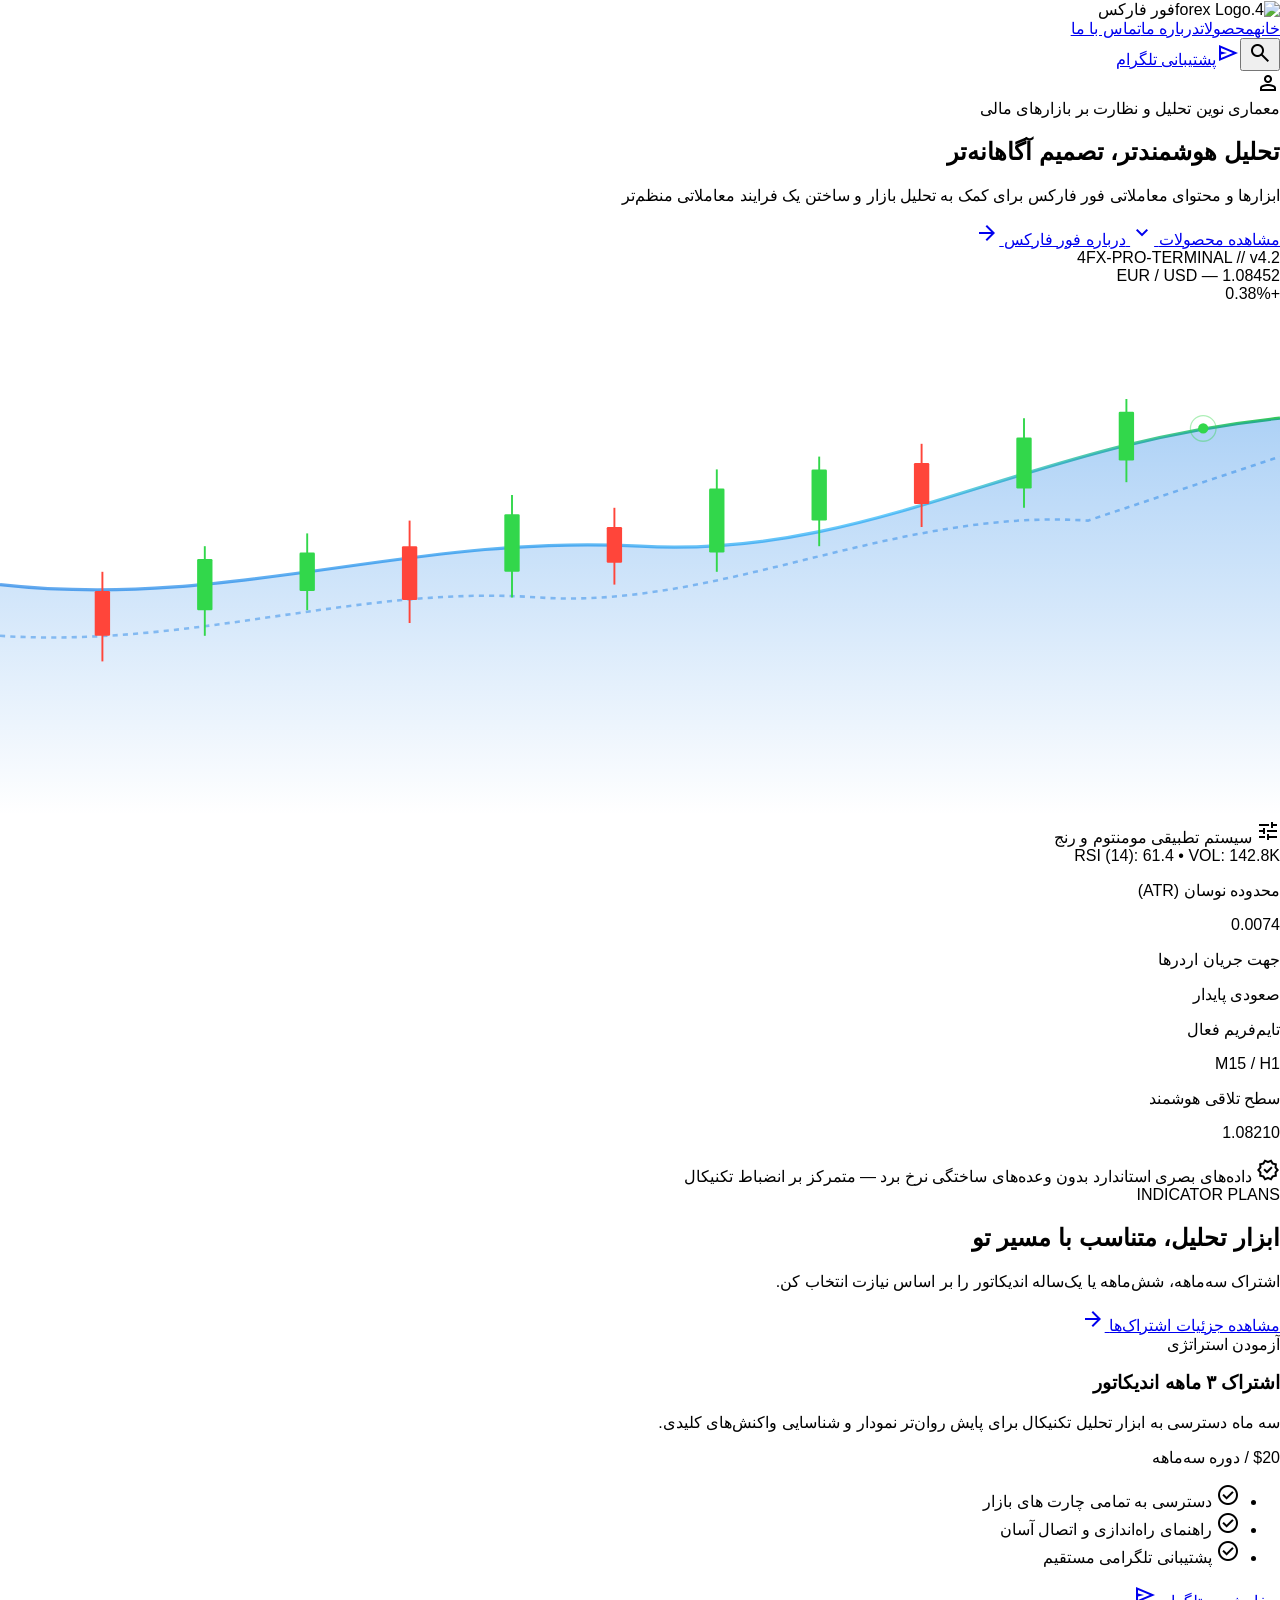
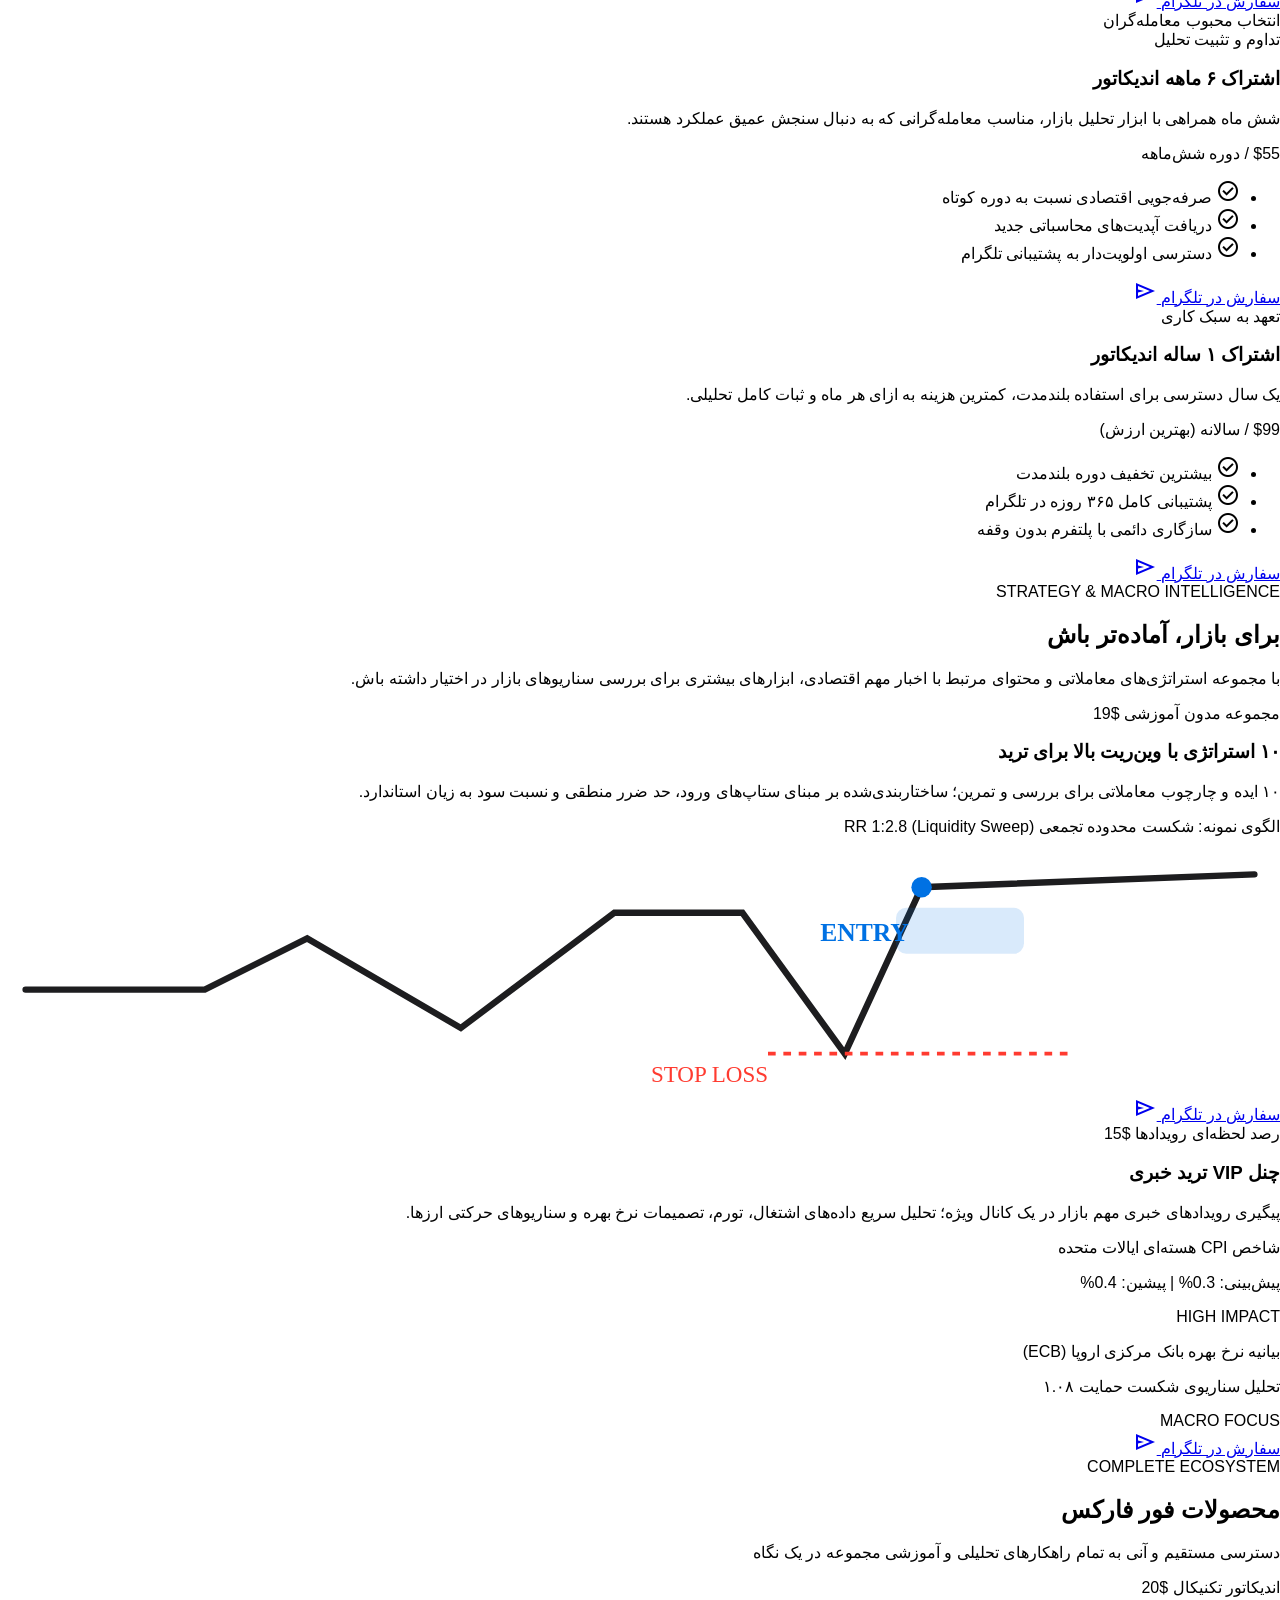
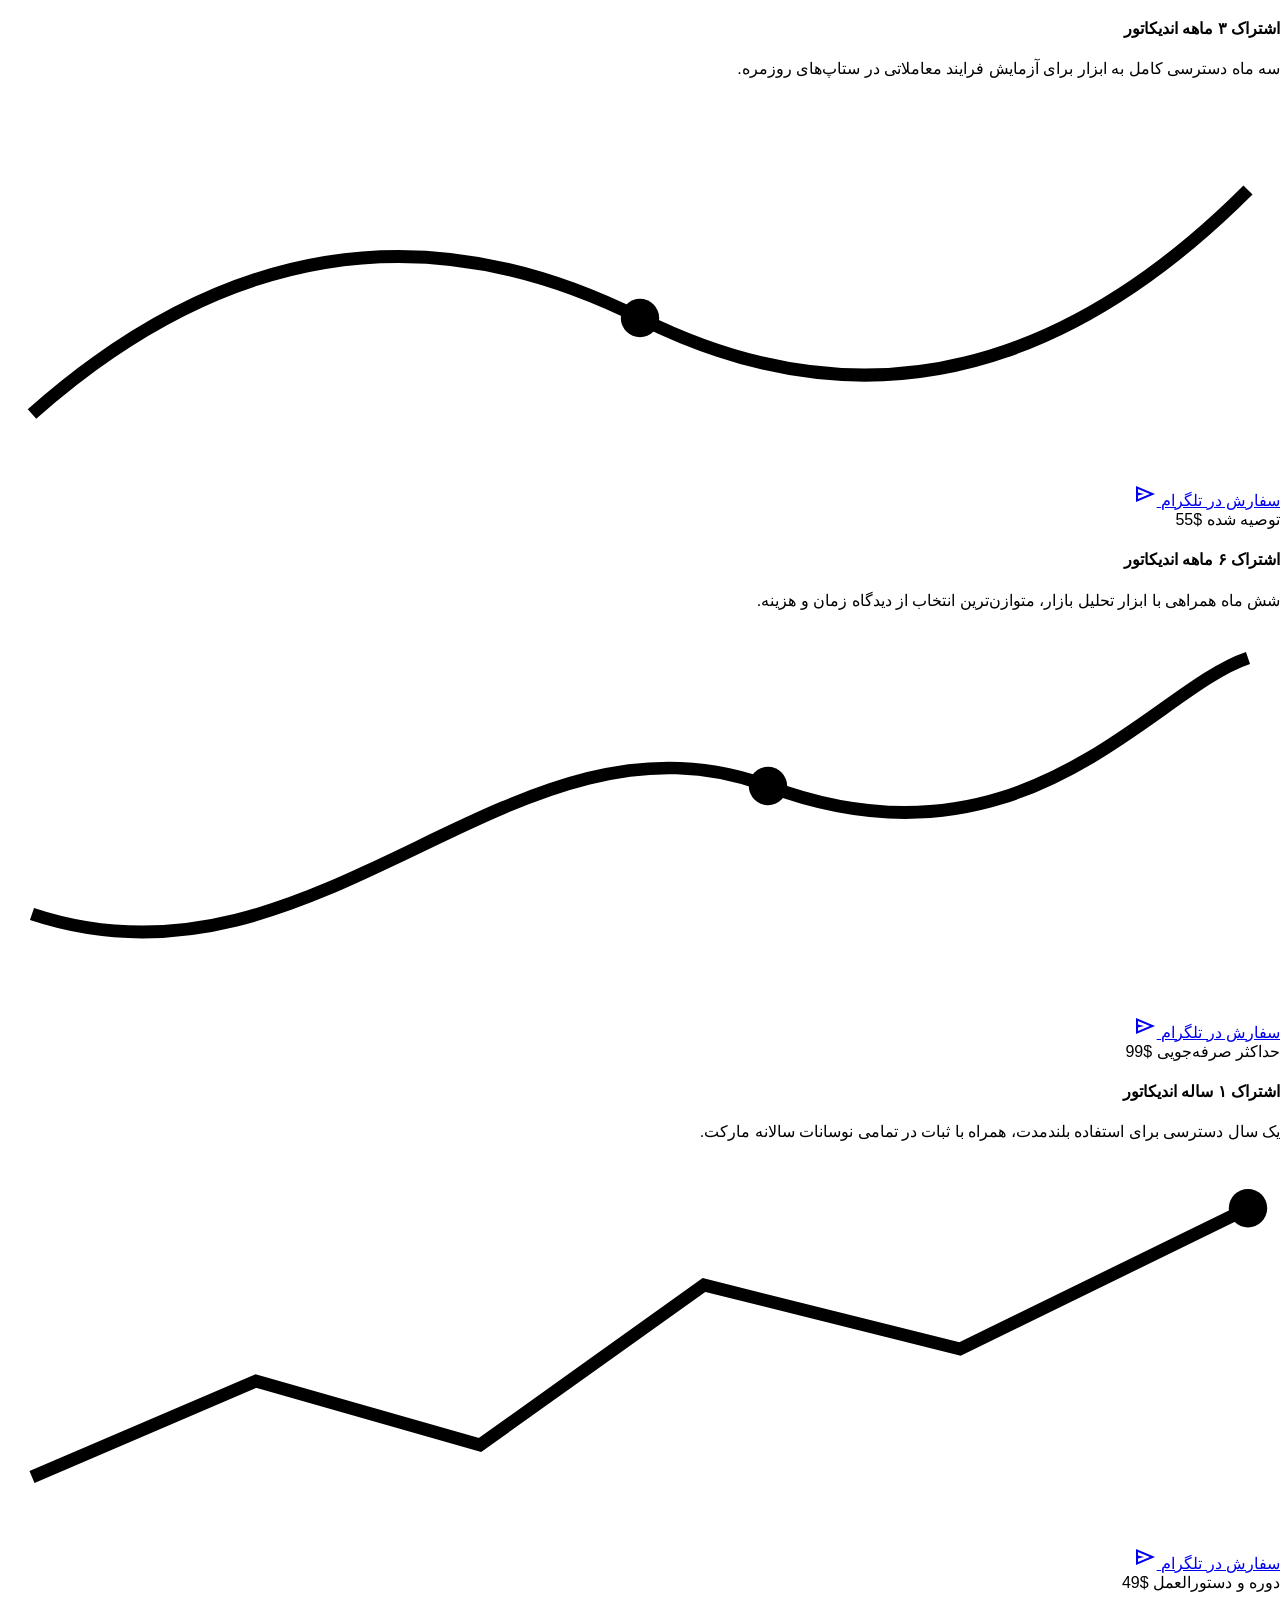
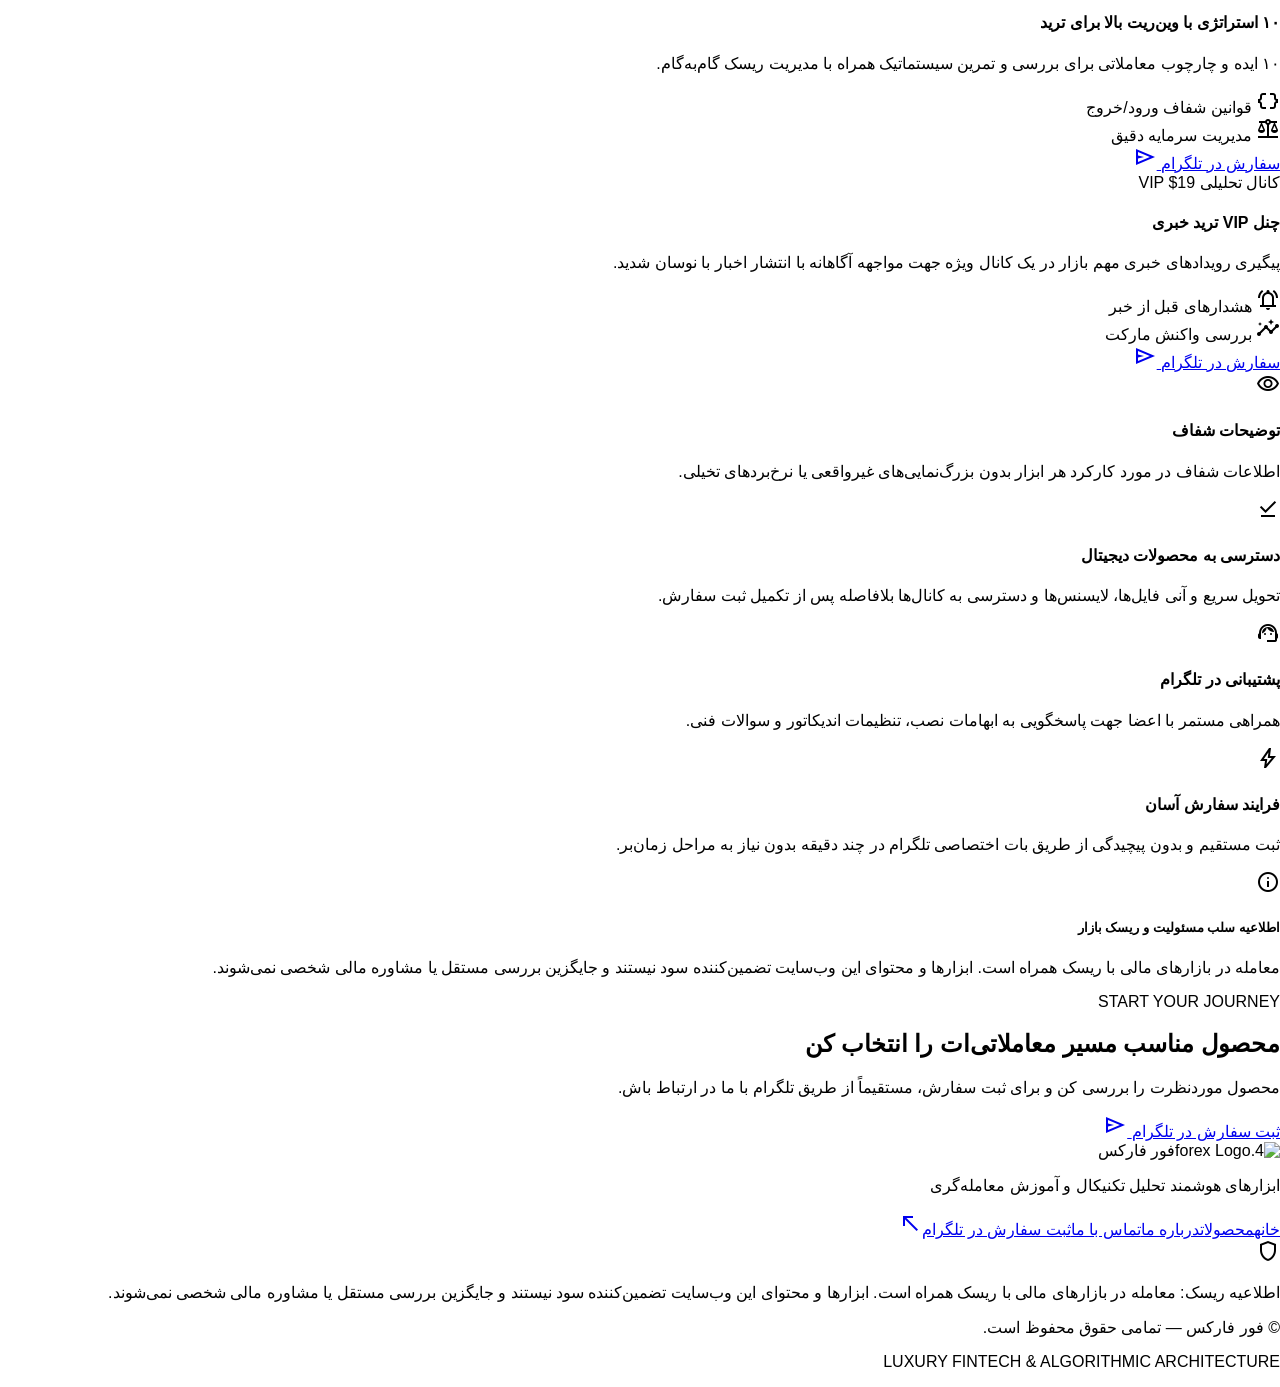
==== index.html @ e21eeb2b "Add files via upload" ====
<!DOCTYPE html>

<html dir="rtl" lang="fa"><head><meta content="width=device-width, initial-scale=1.0" name="viewport"/><title>فور فارکس | تحلیل هوشمندتر، تصمیم آگاهانه‌تر</title><link href="assets/site.css" rel="stylesheet"/></head><body class="bg-canvas-subtle font-body-md text-on-surface antialiased selection:bg-primary-container selection:text-on-primary"><svg aria-hidden="true" class="inline-defs-container" style="position:absolute;width:0;height:0;overflow:hidden"></svg><meta charset="utf-8"/><meta content="width=device-width, initial-scale=1.0" name="viewport"/><meta content="web_standard" name="shell-type"/><title>فور فارکس | ابزارهای هوشمند تحلیل تکنیکال و معاملات</title><link href="https://cdn.jsdelivr.net/gh/rastikerdar/vazirmatn@v33.003/Vazirmatn-font-face.css" rel="stylesheet"/><link href="https://fonts.googleapis.com/css2?family=Material+Symbols+Outlined:opsz,wght,FILL,GRAD@20..48,100..700,0..1,-50..200" rel="stylesheet"/>
<link href="https://fonts.googleapis.com/css2?family=Material+Symbols+Outlined:wght,FILL@100..700,0..1&amp;display=swap" rel="stylesheet"/><style>@layer base{html,body{margin:0;padding:0;font-family:'Vazirmatn',sans-serif;}body{overscroll-behavior:none;}main>:first-child{margin-top:0!important;}main>:last-child{margin-bottom:0!important;}}::-webkit-scrollbar{display:none;}</style><script src="https://cdn.tailwindcss.com"></script><script id="tailwind-config">tailwind.config = { darkMode: "class", theme: { extend: { "colors": { "on-primary-fixed": "#001b3f", "tertiary-fixed": "#a5eeff", "primary-container": "#0071e3", "canvas-pure": "#FFFFFF", "inverse-on-surface": "#f1f0f5", "on-secondary": "#ffffff", "surface-container-low": "#f4f3f8", "on-tertiary": "#ffffff", "surface-variant": "#e3e2e7", "error-container": "#ffdad6", "border-hairline": "rgba(0, 0, 0, 0.08)", "on-error": "#ffffff", "chart-bullish": "#34C759", "chart-bearish": "#FF3B30", "surface-container": "#eeedf3", "on-primary-fixed-variant": "#00458f", "on-primary": "#ffffff", "outline": "#717785", "on-background": "#1a1b1f", "text-primary": "#1D1D1F", "border-glass": "rgba(255, 255, 255, 0.65)", "outline-variant": "#c1c6d6", "primary": "#0059b5", "on-tertiary-container": "#f3fcff", "text-secondary": "#6E6E73", "secondary-fixed": "#e4e2e4", "surface-container-highest": "#e3e2e7", "tertiary-container": "#007f92", "on-secondary-fixed-variant": "#474649", "inverse-surface": "#2f3034", "surface-dim": "#dad9df", "secondary-container": "#e2dfe1", "on-secondary-fixed": "#1b1b1d", "on-surface-variant": "#414753", "on-primary-container": "#fcfbff", "surface-neutral": "#F5F5F7", "on-error-container": "#93000a", "text-tertiary": "#86868B", "primary-fixed": "d7e2ff", "inverse-primary": "#abc7ff", "canvas-subtle": "#FBFBFD", "surface-tint": "#005cbb", "on-tertiary-fixed-variant": "#004e5a", "surface": "#faf8fe", "tertiary": "#006473", "background": "#faf8fe", "primary-fixed-dim": "#abc7ff", "on-surface": "#1a1b1f", "error": "#ba1a1a", "chart-slate": "#48484A", "secondary": "#5f5e60", "on-tertiary-fixed": "#001f25", "on-secondary-container": "#636264", "surface-neutral-dark": "#E8E8ED", "surface-container-lowest": "#ffffff", "surface-container-high": "#e9e7ed", "secondary-fixed-dim": "#c8c6c8", "surface-bright": "#faf8fe", "tertiary-fixed-dim": "#61d6ee" }, "borderRadius": { "DEFAULT": "1rem", "lg": "2rem", "xl": "3rem", "full": "9999px" }, "spacing": { "space-lg": "1.5rem", "space-sm": "0.5rem", "space-xl": "2.5rem", "gutter-lg": "2rem", "margin": "1.5rem", "gutter-sm": "1rem", "margin-lg": "5rem", "margin-md": "3rem", "gutter": "1.5rem", "space-2xl": "4rem", "space-3xl": "6rem", "space-xs": "0.25rem", "space-md": "1rem" }, "fontFamily": { "headline-md": ["Vazirmatn", "Plus Jakarta Sans"], "headline-sm": ["Vazirmatn", "Plus Jakarta Sans"], "label-lg": ["Vazirmatn", "Plus Jakarta Sans"], "body-lg": ["Vazirmatn", "Plus Jakarta Sans"], "body-md": ["Vazirmatn", "Plus Jakarta Sans"], "body-sm": ["Vazirmatn", "Plus Jakarta Sans"], "headline-lg": ["Vazirmatn", "Plus Jakarta Sans"], "headline-xl-mobile": ["Vazirmatn", "Plus Jakarta Sans"], "label-md": ["Vazirmatn", "Plus Jakarta Sans"], "display-hero": ["Vazirmatn", "Plus Jakarta Sans"], "headline-xl": ["Vazirmatn", "Plus Jakarta Sans"], "label-sm": ["Vazirmatn", "Plus Jakarta Sans"], "body-xl": ["Vazirmatn", "Plus Jakarta Sans"], "display-hero-mobile": ["Vazirmatn", "Plus Jakarta Sans"] }, "fontSize": { "headline-md": ["22px", { "lineHeight": "32px", "letterSpacing": "-0.01em", "fontWeight": "600" }], "headline-sm": ["18px", { "lineHeight": "28px", "fontWeight": "600" }], "label-lg": ["15px", { "lineHeight": "20px", "fontWeight": "600" }], "body-lg": ["17px", { "lineHeight": "28px", "fontWeight": "400" }], "body-md": ["15px", { "lineHeight": "24px", "fontWeight": "400" }], "body-sm": ["13px", { "lineHeight": "20px", "fontWeight": "400" }], "headline-lg": ["28px", { "lineHeight": "38px", "letterSpacing": "-0.015em", "fontWeight": "700" }], "headline-xl-mobile": ["28px", { "lineHeight": "38px", "letterSpacing": "-0.015em", "fontWeight": "700" }], "label-md": ["13px", { "lineHeight": "18px", "fontWeight": "500" }], "display-hero": ["56px", { "lineHeight": "72px", "letterSpacing": "-0.03em", "fontWeight": "800" }], "headline-xl": ["40px", { "lineHeight": "52px", "letterSpacing": "-0.025em", "fontWeight": "700" }], "label-sm": ["11px", { "lineHeight": "16px", "letterSpacing": "0.04em", "fontWeight": "600" }], "body-xl": ["20px", { "lineHeight": "34px", "fontWeight": "400" }], "display-hero-mobile": ["36px", { "lineHeight": "48px", "letterSpacing": "-0.02em", "fontWeight": "800" }] } } } };</script><header class="fixed top-0 left-0 right-0 z-50 bg-white/80 backdrop-blur-xl saturate-180 shadow-[0_1px_8px_rgba(0,0,0,0.04)]"><div class="h-16 max-w-7xl mx-auto px-6 lg:px-12 flex items-center justify-between"><div class="flex items-center gap-space-md"><img alt="4.forex Logo" class="h-8 w-auto object-contain" src="https://lh3.googleusercontent.com/aida/[base64]"/><span class="font-headline-sm text-headline-sm tracking-tight text-on-surface font-bold">فور فارکس</span></div><nav class="hidden md:flex items-center gap-space-lg" data-active-classes="text-primary font-bold"><a aria-current="page" class="transition-colors text-primary font-bold" data-path="home" href="index.html">خانه</a><a class="font-label-lg text-label-lg text-on-surface-variant hover:text-on-surface transition-colors" data-path="products" href="products.html">محصولات</a><a class="font-label-lg text-label-lg text-on-surface-variant hover:text-on-surface transition-colors" data-path="about" href="about.html">درباره ما</a><a class="font-label-lg text-label-lg text-on-surface-variant hover:text-on-surface transition-colors" data-path="contact" href="contact.html">تماس با ما</a></nav><div class="flex items-center gap-space-sm"><button aria-label="Search" class="w-9 h-9 rounded-full flex items-center justify-center text-on-surface-variant hover:text-on-surface hover:bg-surface-neutral transition-all"><span class="material-symbols-outlined text-[20px]">search</span></button><a class="hidden sm:inline-flex items-center gap-space-xs px-space-md py-2 rounded-full bg-primary-container text-on-primary-container font-label-md text-label-md hover:opacity-95 transition-all shadow-[0_2px_8px_rgba(0,113,227,0.2)]" href="https://t.me/trades4forexbot" rel="noopener noreferrer" target="_blank"><span class="material-symbols-outlined text-[18px]">send</span><span class="">پشتیبانی تلگرام</span></a><div class="w-8 h-8 rounded-full bg-primary flex items-center justify-center"><span class="material-symbols-outlined text-on-primary text-[18px]">person</span></div></div></div></header><main class="w-full pt-16 bg-canvas-subtle min-h-[calc(100vh-16rem)]"><div class="flex flex-col w-full">
<!-- SECTION 1: HERO CAMPAIGN -->
<section class="relative w-full overflow-hidden bg-canvas-pure pt-space-2xl pb-space-3xl">
<div class="absolute inset-0 bg-[radial-gradient(ellipse_80%_60%_at_50%_-10%,rgba(0,113,227,0.08),rgba(255,255,255,0))] pointer-events-none"></div>
<div class="max-w-7xl mx-auto px-6 lg:px-12 flex flex-col items-center text-center relative z-10">
<!-- Overline Tag -->
<div class="inline-flex items-center gap-space-xs px-space-md py-1 rounded-full bg-surface-neutral text-text-secondary font-label-md text-label-md mb-space-lg shadow-sm">
<span class="w-2 h-2 rounded-full bg-chart-bullish animate-pulse"></span>
<span class="">معماری نوین تحلیل و نظارت بر بازارهای مالی</span>
</div>
<!-- Main Headline -->
<h1 class="font-display-hero text-display-hero max-w-4xl text-text-primary tracking-tight mb-space-md">
        تحلیل هوشمندتر، تصمیم آگاهانه‌تر
      </h1>
<!-- Editorial Subtitle -->
<p class="font-body-xl text-body-xl text-text-secondary max-w-2xl mx-auto leading-relaxed mb-space-xl">ابزارها و محتوای معاملاتی فور فارکس برای کمک به تحلیل بازار و ساختن یک فرایند معاملاتی منظم‌تر</p>
<!-- Primary & Ghost Actions -->
<div class="flex flex-wrap items-center justify-center gap-space-md mb-space-3xl">
<a class="px-8 py-3.5 rounded-full bg-text-primary hover:bg-black text-white font-label-lg text-label-lg transition-all shadow-md hover:scale-[1.02] active:scale-[0.99] flex items-center gap-space-xs" href="products.html">
<span class="">مشاهده محصولات</span>
<span class="material-symbols-outlined text-[18px]">expand_more</span>
</a>
<a class="px-6 py-3.5 rounded-full bg-surface-neutral hover:bg-surface-neutral-dark text-text-primary font-label-lg text-label-lg transition-all flex items-center gap-space-xs" href="about.html">
<span class="">درباره فور فارکس</span>
<span class="material-symbols-outlined text-[18px] rotate-180">arrow_forward</span>
</a>
</div>
<!-- Institutional Mock Dashboard (Apple Silicon Inspired Tray) -->
<div class="w-full max-w-5xl rounded-3xl bg-[#1D1D1F] p-4 sm:p-6 lg:p-8 shadow-[0_24px_80px_rgba(0,0,0,0.18)] text-white relative">
<!-- Top Window Pill Meta -->
<div class="flex items-center justify-between pb-6 mb-6">
<div class="flex items-center gap-space-sm">
<span class="w-3 h-3 rounded-full bg-[#FF5F56]/80 inline-block"></span>
<span class="w-3 h-3 rounded-full bg-[#FFBD2E]/80 inline-block"></span>
<span class="w-3 h-3 rounded-full bg-[#27C93F]/80 inline-block"></span>
<span class="font-mono text-label-sm text-text-tertiary ml-2 hidden sm:inline">4FX-PRO-TERMINAL // v4.2</span>
</div>
<div class="flex items-center gap-space-md">
<div class="flex items-center gap-2 bg-white/5 rounded-full px-3 py-1 text-label-sm text-white/90">
<span class="w-1.5 h-1.5 rounded-full bg-chart-bullish"></span>
<span class="">EUR / USD — 1.08452</span>
</div>
<span class="text-label-sm text-chart-bullish bg-chart-bullish/10 px-2.5 py-0.5 rounded-full font-mono">+0.38%</span>
</div>
</div>
<!-- Integrated Trading Screen Canvas -->
<div class="relative w-full h-72 sm:h-96 rounded-2xl bg-[#141416] p-4 flex flex-col justify-between overflow-hidden">
<!-- Background Grid Overlay -->
<div class="absolute inset-0 bg-[linear-gradient(to_right,rgba(255,255,255,0.03)_1px,transparent_1px),linear-gradient(to_bottom,rgba(255,255,255,0.03)_1px,transparent_1px)] bg-[size:40px_40px] pointer-events-none"></div>
<!-- Dynamic SVG Chart Canvas -->
<svg class="absolute inset-0 w-full h-full" fill="none" preserveaspectratio="none" viewbox="0 0 1000 400">
<defs>
<lineargradient id="primaryAreaGlow" x1="0" x2="0" y1="0" y2="1">
<stop offset="0%" stop-color="#0071E3" stop-opacity="0.32"></stop>
<stop offset="100%" stop-color="#0071E3" stop-opacity="0.0"></stop>
</lineargradient>
<lineargradient id="emaGrad" x1="0" x2="1" y1="0" y2="0">
<stop offset="0%" stop-color="#0071E3" stop-opacity="0.6"></stop>
<stop offset="70%" stop-color="#5AC8FA" stop-opacity="0.9"></stop>
<stop offset="100%" stop-color="#34C759" stop-opacity="1"></stop>
</lineargradient>
</defs>
<!-- EMA Trend Curves -->
<path d="M 0,260 C 150,270 280,220 420,230 C 560,240 700,160 850,170 L 1000,120" fill="none" opacity="0.4" stroke="#0071E3" stroke-dasharray="4 4" stroke-width="2"></path>
<path d="M 0,220 C 180,240 320,180 500,190 C 680,200 800,110 1000,90" fill="none" stroke="url(#emaGrad)" stroke-width="2.5"></path>
<!-- Volumetric Fill under trend -->
<path d="M 0,220 C 180,240 320,180 500,190 C 680,200 800,110 1000,90 L 1000,400 L 0,400 Z" fill="url(#primaryAreaGlow)"></path>
<!-- Stylized Candles -->
<!-- Bar 1 -->
<line stroke="#FF453A" stroke-width="1.5" x1="80" x2="80" y1="210" y2="280"></line>
<rect fill="#FF453A" height="35" rx="1" width="12" x="74" y="225"></rect>
<!-- Bar 2 -->
<line stroke="#32D74B" stroke-width="1.5" x1="160" x2="160" y1="190" y2="260"></line>
<rect fill="#32D74B" height="40" rx="1" width="12" x="154" y="200"></rect>
<!-- Bar 3 -->
<line stroke="#32D74B" stroke-width="1.5" x1="240" x2="240" y1="180" y2="240"></line>
<rect fill="#32D74B" height="30" rx="1" width="12" x="234" y="195"></rect>
<!-- Bar 4 -->
<line stroke="#FF453A" stroke-width="1.5" x1="320" x2="320" y1="170" y2="250"></line>
<rect fill="#FF453A" height="42" rx="1" width="12" x="314" y="190"></rect>
<!-- Bar 5 -->
<line stroke="#32D74B" stroke-width="1.5" x1="400" x2="400" y1="150" y2="230"></line>
<rect fill="#32D74B" height="45" rx="1" width="12" x="394" y="165"></rect>
<!-- Bar 6 -->
<line stroke="#FF453A" stroke-width="1.5" x1="480" x2="480" y1="160" y2="220"></line>
<rect fill="#FF453A" height="28" rx="1" width="12" x="474" y="175"></rect>
<!-- Bar 7 -->
<line stroke="#32D74B" stroke-width="1.5" x1="560" x2="560" y1="130" y2="210"></line>
<rect fill="#32D74B" height="50" rx="1" width="12" x="554" y="145"></rect>
<!-- Bar 8 -->
<line stroke="#32D74B" stroke-width="1.5" x1="640" x2="640" y1="120" y2="190"></line>
<rect fill="#32D74B" height="40" rx="1" width="12" x="634" y="130"></rect>
<!-- Bar 9 -->
<line stroke="#FF453A" stroke-width="1.5" x1="720" x2="720" y1="110" y2="175"></line>
<rect fill="#FF453A" height="32" rx="1" width="12" x="714" y="125"></rect>
<!-- Bar 10 -->
<line stroke="#32D74B" stroke-width="1.5" x1="800" x2="800" y1="90" y2="160"></line>
<rect fill="#32D74B" height="40" rx="1" width="12" x="794" y="105"></rect>
<!-- Bar 11 (Pulse Peak) -->
<line stroke="#32D74B" stroke-width="1.5" x1="880" x2="880" y1="75" y2="140"></line>
<rect fill="#32D74B" height="38" rx="1" width="12" x="874" y="85"></rect>
<!-- Bar 12 Live Pin -->
<circle cx="940" cy="98" fill="#32D74B" r="4"></circle>
<circle cx="940" cy="98" opacity="0.4" r="10" stroke="#32D74B" stroke-width="1"></circle>
</svg>
<!-- Floating Ambient Glass Badges -->
<div class="relative z-10 flex flex-wrap items-center justify-between gap-4 pointer-events-none">
<div class="flex items-center gap-3 backdrop-blur-md bg-white/10 px-3.5 py-1.5 rounded-full">
<span class="material-symbols-outlined text-[16px] text-primary-container">tune</span>
<span class="font-label-md text-label-md text-white/90">سیستم تطبیقی مومنتوم و رنج</span>
</div>
<div class="flex items-center gap-3 backdrop-blur-md bg-white/10 px-3.5 py-1.5 rounded-full font-mono text-label-sm text-text-tertiary">
<span class="">RSI (14): 61.4</span>
<span class="">•</span>
<span class="">VOL: 142.8K</span>
</div>
</div>
<!-- Bottom Metric HUD -->
<div class="relative z-10 grid grid-cols-2 sm:grid-cols-4 gap-3 bg-black/40 backdrop-blur-lg p-3 rounded-xl border border-white/5">
<div>
<p class="font-label-sm text-label-sm text-text-tertiary">محدوده نوسان (ATR)</p>
<p class="font-headline-sm text-headline-sm text-white font-mono mt-0.5">0.0074</p>
</div>
<div>
<p class="font-label-sm text-label-sm text-text-tertiary">جهت جریان اردرها</p>
<p class="font-headline-sm text-headline-sm text-chart-bullish mt-0.5">صعودی پایدار</p>
</div>
<div>
<p class="font-label-sm text-label-sm text-text-tertiary">تایم‌فریم فعال</p>
<p class="font-headline-sm text-headline-sm text-white font-mono mt-0.5">M15 / H1</p>
</div>
<div>
<p class="font-label-sm text-label-sm text-text-tertiary">سطح تلاقی هوشمند</p>
<p class="font-headline-sm text-headline-sm text-white font-mono mt-0.5">1.08210</p>
</div>
</div>
</div>
<div class="mt-4 flex items-center justify-center gap-2 text-text-tertiary font-body-sm text-body-sm">
<span class="material-symbols-outlined text-[16px]">verified</span>
<span class="">داده‌های بصری استاندارد بدون وعده‌های ساختگی نرخ برد — متمرکز بر انضباط تکنیکال</span>
</div>
</div>
</div>
</section>
<!-- SECTION 2: INDICATOR SUBSCRIPTIONS SPOTLIGHT -->
<section class="w-full bg-surface-neutral py-space-3xl" id="indicators">
<div class="max-w-7xl mx-auto px-6 lg:px-12">
<!-- Section Header -->
<div class="flex flex-col md:flex-row md:items-end justify-between mb-space-2xl gap-space-md">
<div>
<span class="font-label-sm text-label-sm text-primary tracking-widest block mb-2 uppercase">INDICATOR PLANS</span>
<h2 class="font-headline-xl text-headline-xl text-text-primary tracking-tight">ابزار تحلیل، متناسب با مسیر تو</h2>
<p class="font-body-lg text-body-lg text-text-secondary mt-space-xs max-w-xl">
            اشتراک سه‌ماهه، شش‌ماهه یا یک‌ساله اندیکاتور را بر اساس نیازت انتخاب کن.
          </p>
</div>
<a class="font-label-lg text-label-lg text-primary hover:text-primary-container transition-colors inline-flex items-center gap-1 self-start md:self-end" href="https://t.me/trades4forexbot" rel="noopener noreferrer" target="_blank">
<span class="">مشاهده جزئیات اشتراک‌ها</span>
<span class="material-symbols-outlined text-[18px] rotate-180">arrow_forward</span>
</a>
</div>
<!-- 3 Tiered Apple Cards -->
<div class="grid grid-cols-1 md:grid-cols-3 gap-space-lg items-stretch">
<!-- Tier 1: 3 Months -->
<div class="bg-white rounded-3xl p-8 flex flex-col justify-between shadow-sm hover:shadow-md transition-all duration-300">
<div>
<span class="inline-block px-3 py-1 rounded-full bg-surface-neutral text-text-secondary font-label-sm text-label-sm mb-6">آزمودن استراتژی</span>
<h3 class="font-headline-lg text-headline-lg text-text-primary">اشتراک ۳ ماهه اندیکاتور</h3>
<p class="font-body-md text-body-md text-text-secondary mt-3 leading-relaxed">
              سه ماه دسترسی به ابزار تحلیل تکنیکال برای پایش روان‌تر نمودار و شناسایی واکنش‌های کلیدی.
            </p>
<div class="my-8">
<span class="font-display-hero text-[44px] leading-tight font-extrabold text-text-primary">$20</span>
<span class="font-body-sm text-body-sm text-text-tertiary mr-1">/ دوره سه‌ماهه</span>
</div>
<ul class="space-y-3 font-body-sm text-body-sm text-text-secondary mb-8">
<li class="flex items-center gap-2">
<span class="material-symbols-outlined text-primary text-[18px]">check_circle</span>
<span class="">دسترسی به تمامی چارت های بازار</span>
</li>
<li class="flex items-center gap-2">
<span class="material-symbols-outlined text-primary text-[18px]">check_circle</span>
<span class="">راهنمای راه‌اندازی و اتصال آسان</span>
</li>
<li class="flex items-center gap-2">
<span class="material-symbols-outlined text-primary text-[18px]">check_circle</span>
<span class="">پشتیبانی تلگرامی مستقیم</span>
</li>
</ul>
</div>
<a class="w-full py-3.5 rounded-full bg-surface-neutral hover:bg-surface-neutral-dark text-text-primary font-label-md text-label-md text-center transition-colors flex items-center justify-center gap-2" href="https://t.me/trades4forexbot" rel="noopener noreferrer" target="_blank">
<span class="">سفارش در تلگرام</span>
<span class="material-symbols-outlined text-[16px]">send</span>
</a>
</div>
<!-- Tier 2: 6 Months (Balanced Highlight) -->
<div class="bg-white rounded-3xl p-8 flex flex-col justify-between shadow-lg relative transform md:-translate-y-2">
<div class="absolute -top-3.5 right-8">
<span class="px-3.5 py-1 rounded-full bg-primary-container text-white font-label-sm text-label-sm shadow-sm">انتخاب محبوب معامله‌گران</span>
</div>
<div>
<span class="inline-block px-3 py-1 rounded-full bg-primary-fixed/30 text-primary font-label-sm text-label-sm mb-6 mt-1">تداوم و تثبیت تحلیل</span>
<h3 class="font-headline-lg text-headline-lg text-text-primary">اشتراک ۶ ماهه اندیکاتور</h3>
<p class="font-body-md text-body-md text-text-secondary mt-3 leading-relaxed">
              شش ماه همراهی با ابزار تحلیل بازار، مناسب معامله‌گرانی که به دنبال سنجش عمیق عملکرد هستند.
            </p>
<div class="my-8">
<span class="font-display-hero text-[44px] leading-tight font-extrabold text-text-primary">$55</span>
<span class="font-body-sm text-body-sm text-text-tertiary mr-1">/ دوره شش‌ماهه</span>
</div>
<ul class="space-y-3 font-body-sm text-body-sm text-text-secondary mb-8">
<li class="flex items-center gap-2">
<span class="material-symbols-outlined text-chart-bullish text-[18px]">check_circle</span>
<span class="">صرفه‌جویی اقتصادی نسبت به دوره کوتاه</span>
</li>
<li class="flex items-center gap-2">
<span class="material-symbols-outlined text-chart-bullish text-[18px]">check_circle</span>
<span class="">دریافت آپدیت‌های محاسباتی جدید</span>
</li>
<li class="flex items-center gap-2">
<span class="material-symbols-outlined text-chart-bullish text-[18px]">check_circle</span>
<span class="">دسترسی اولویت‌دار به پشتیبانی تلگرام</span>
</li>
</ul>
</div>
<a class="w-full py-3.5 rounded-full bg-primary-container hover:opacity-95 text-white font-label-md text-label-md text-center transition-all shadow-md flex items-center justify-center gap-2" href="https://t.me/trades4forexbot" rel="noopener noreferrer" target="_blank">
<span class="">سفارش در تلگرام</span>
<span class="material-symbols-outlined text-[16px]">send</span>
</a>
</div>
<!-- Tier 3: 1 Year -->
<div class="bg-white rounded-3xl p-8 flex flex-col justify-between shadow-sm hover:shadow-md transition-all duration-300">
<div>
<span class="inline-block px-3 py-1 rounded-full bg-surface-neutral text-text-secondary font-label-sm text-label-sm mb-6">تعهد به سبک کاری</span>
<h3 class="font-headline-lg text-headline-lg text-text-primary">اشتراک ۱ ساله اندیکاتور</h3>
<p class="font-body-md text-body-md text-text-secondary mt-3 leading-relaxed">
              یک سال دسترسی برای استفاده بلندمدت، کمترین هزینه به ازای هر ماه و ثبات کامل تحلیلی.
            </p>
<div class="my-8">
<span class="font-display-hero text-[44px] leading-tight font-extrabold text-text-primary">$99</span>
<span class="font-body-sm text-body-sm text-text-tertiary mr-1">/ سالانه (بهترین ارزش)</span>
</div>
<ul class="space-y-3 font-body-sm text-body-sm text-text-secondary mb-8">
<li class="flex items-center gap-2">
<span class="material-symbols-outlined text-primary text-[18px]">check_circle</span>
<span class="">بیشترین تخفیف دوره بلندمدت</span>
</li>
<li class="flex items-center gap-2">
<span class="material-symbols-outlined text-primary text-[18px]">check_circle</span>
<span class="">پشتیبانی کامل ۳۶۵ روزه در تلگرام</span>
</li>
<li class="flex items-center gap-2">
<span class="material-symbols-outlined text-primary text-[18px]">check_circle</span>
<span class="">سازگاری دائمی با پلتفرم بدون وقفه</span>
</li>
</ul>
</div>
<a class="w-full py-3.5 rounded-full bg-surface-neutral hover:bg-surface-neutral-dark text-text-primary font-label-md text-label-md text-center transition-colors flex items-center justify-center gap-2" href="https://t.me/trades4forexbot" rel="noopener noreferrer" target="_blank">
<span class="">سفارش در تلگرام</span>
<span class="material-symbols-outlined text-[16px]">send</span>
</a>
</div>
</div>
</div>
</section>
<!-- SECTION 3: STRATEGIES & NEWS VIP DUAL SHOWCASE -->
<section class="w-full bg-canvas-pure py-space-3xl">
<div class="max-w-7xl mx-auto px-6 lg:px-12">
<div class="text-center max-w-3xl mx-auto mb-space-2xl">
<span class="font-label-sm text-label-sm text-text-tertiary tracking-widest block mb-2 uppercase">STRATEGY &amp; MACRO INTELLIGENCE</span>
<h2 class="font-headline-xl text-headline-xl text-text-primary tracking-tight">برای بازار، آماده‌تر باش</h2>
<p class="font-body-lg text-body-lg text-text-secondary mt-space-xs leading-relaxed">
          با مجموعه استراتژی‌های معاملاتی و محتوای مرتبط با اخبار مهم اقتصادی، ابزارهای بیشتری برای بررسی سناریوهای بازار در اختیار داشته باش.
        </p>
</div>
<!-- Keynote Dual Split -->
<div class="grid grid-cols-1 lg:grid-cols-2 gap-space-lg">
<!-- Card 1: 10 High Win-Rate Strategies -->
<div class="bg-surface-neutral rounded-3xl p-8 lg:p-12 flex flex-col justify-between overflow-hidden relative">
<div>
<div class="flex items-center justify-between mb-8">
<span class="font-label-md text-label-md text-primary font-semibold bg-white px-3.5 py-1 rounded-full shadow-sm">مجموعه مدون آموزشی</span>
<span class="font-headline-md text-headline-md font-bold text-text-primary">$19</span>
</div>
<h3 class="font-headline-xl text-[30px] leading-tight text-text-primary font-bold">۱۰ استراتژی با وین‌ریت بالا برای ترید</h3>
<p class="font-body-md text-body-md text-text-secondary mt-4 leading-relaxed max-w-md">
              ۱۰ ایده و چارچوب معاملاتی برای بررسی و تمرین؛ ساختاربندی‌شده بر مبنای ستاپ‌های ورود، حد ضرر منطقی و نسبت سود به زیان استاندارد.
            </p>
<!-- Vector Strategy Schematic -->
<div class="mt-8 mb-8 bg-white rounded-2xl p-5 shadow-sm">
<div class="flex items-center justify-between text-label-sm text-text-tertiary mb-3">
<span class="">الگوی نمونه: شکست محدوده تجمعی (Liquidity Sweep)</span>
<span class="text-chart-bullish font-mono">RR 1:2.8</span>
</div>
<svg class="w-full h-24" fill="none" viewbox="0 0 500 100">
<path d="M 10,60 L 80,60 L 120,40 L 180,75 L 240,30 L 290,30 L 330,85 L 360,20 L 490,15" stroke="#1D1D1F" stroke-linecap="round" stroke-width="2.5"></path>
<!-- Entry marker -->
<circle cx="360" cy="20" fill="#0071E3" r="4"></circle>
<rect fill="#0071E3" height="18" opacity="0.15" rx="4" width="50" x="350" y="28"></rect>
<text fill="#0071E3" font-family="Plus Jakarta Sans" font-size="10" font-weight="bold" x="355" y="41">ENTRY</text>
<!-- Stop loss guide line -->
<line stroke="#FF3B30" stroke-dasharray="3 3" stroke-width="1.5" x1="300" x2="420" y1="85" y2="85"></line>
<text fill="#FF3B30" font-family="Plus Jakarta Sans" font-size="9" x="300" y="96">STOP LOSS</text>
</svg>
</div>
</div>
<a class="w-full sm:w-auto self-start px-8 py-3.5 rounded-full bg-text-primary hover:bg-black text-white font-label-md text-label-md transition-all shadow-md flex items-center justify-center gap-2" href="https://t.me/trades4forexbot" rel="noopener noreferrer" target="_blank">
<span class="">سفارش در تلگرام</span>
<span class="material-symbols-outlined text-[16px]">send</span>
</a>
</div>
<!-- Card 2: VIP News Channel -->
<div class="bg-surface-neutral rounded-3xl p-8 lg:p-12 flex flex-col justify-between overflow-hidden relative">
<div>
<div class="flex items-center justify-between mb-8">
<span class="font-label-md text-label-md text-chart-bullish font-semibold bg-white px-3.5 py-1 rounded-full shadow-sm">رصد لحظه‌ای رویدادها</span>
<span class="font-headline-md text-headline-md font-bold text-text-primary">$15</span>
</div>
<h3 class="font-headline-xl text-[30px] leading-tight text-text-primary font-bold">چنل VIP ترید خبری</h3>
<p class="font-body-md text-body-md text-text-secondary mt-4 leading-relaxed max-w-md">
              پیگیری رویدادهای خبری مهم بازار در یک کانال ویژه؛ تحلیل سریع داده‌های اشتغال، تورم، تصمیمات نرخ بهره و سناریوهای حرکتی ارزها.
            </p>
<!-- Economic Calendar Mini Stream -->
<div class="mt-8 mb-8 space-y-2.5">
<div class="bg-white rounded-xl p-3 shadow-sm flex items-center justify-between">
<div class="flex items-center gap-3">
<span class="w-2.5 h-2.5 rounded-full bg-chart-bearish"></span>
<div>
<p class="font-label-md text-label-md text-text-primary font-medium">شاخص CPI هسته‌ای ایالات متحده</p>
<p class="font-label-sm text-label-sm text-text-tertiary">پیش‌بینی: 0.3% | پیشین: 0.4%</p>
</div>
</div>
<span class="font-mono text-label-sm text-primary font-bold">HIGH IMPACT</span>
</div>
<div class="bg-white rounded-xl p-3 shadow-sm flex items-center justify-between">
<div class="flex items-center gap-3">
<span class="w-2.5 h-2.5 rounded-full bg-[#FF9500]"></span>
<div>
<p class="font-label-md text-label-md text-text-primary font-medium">بیانیه نرخ بهره بانک مرکزی اروپا (ECB)</p>
<p class="font-label-sm text-label-sm text-text-tertiary">تحلیل سناریوی شکست حمایت ۱.۰۸</p>
</div>
</div>
<span class="font-mono text-label-sm text-text-secondary">MACRO FOCUS</span>
</div>
</div>
</div>
<a class="w-full sm:w-auto self-start px-8 py-3.5 rounded-full bg-text-primary hover:bg-black text-white font-label-md text-label-md transition-all shadow-md flex items-center justify-center gap-2" href="https://t.me/trades4forexbot" rel="noopener noreferrer" target="_blank">
<span class="">سفارش در تلگرام</span>
<span class="material-symbols-outlined text-[16px]">send</span>
</a>
</div>
</div>
</div>
</section>
<!-- SECTION 4: PROMOTIONAL BENTO GRID (ALL 5 PRODUCTS) -->
<section class="w-full bg-surface-neutral py-space-3xl" id="products-bento">
<div class="max-w-7xl mx-auto px-6 lg:px-12">
<div class="text-center max-w-2xl mx-auto mb-space-2xl">
<span class="font-label-sm text-label-sm text-primary tracking-widest block mb-2 uppercase">COMPLETE ECOSYSTEM</span>
<h2 class="font-headline-xl text-headline-xl text-text-primary tracking-tight">محصولات فور فارکس</h2>
<p class="font-body-md text-body-md text-text-secondary mt-space-xs">
          دسترسی مستقیم و آنی به تمام راهکارهای تحلیلی و آموزشی مجموعه در یک نگاه
        </p>
</div>
<!-- Bento Mosaic -->
<div class="grid grid-cols-1 md:grid-cols-2 lg:grid-cols-6 gap-6">
<!-- Product 1: 3M Plan (2 Cols) -->
<div class="lg:col-span-2 bg-white rounded-3xl p-6 flex flex-col justify-between shadow-sm hover:shadow-md transition-shadow">
<div>
<div class="flex items-center justify-between mb-4">
<span class="font-label-sm text-label-sm bg-surface-neutral text-text-secondary px-2.5 py-1 rounded-full">اندیکاتور تکنیکال</span>
<span class="font-headline-md text-headline-md font-bold text-text-primary">$20</span>
</div>
<h4 class="font-headline-sm text-headline-sm text-text-primary mb-2">اشتراک ۳ ماهه اندیکاتور</h4>
<p class="font-body-sm text-body-sm text-text-secondary mb-6">سه ماه دسترسی کامل به ابزار برای آزمایش فرایند معاملاتی در ستاپ‌های روزمره.</p>
<div class="h-24 bg-surface-neutral rounded-xl flex items-center justify-center p-3 mb-6">
<svg class="w-full h-full text-primary" fill="none" viewbox="0 0 200 60">
<path d="M 5,50 Q 50,10 100,35 T 195,15" stroke="currentColor" stroke-width="2"></path>
<circle cx="100" cy="35" fill="currentColor" r="3"></circle>
</svg>
</div>
</div>
<a class="w-full py-2.5 rounded-full bg-text-primary hover:bg-black text-white font-label-md text-label-md text-center transition-colors flex items-center justify-center gap-1.5" href="https://t.me/trades4forexbot" rel="noopener noreferrer" target="_blank">
<span class="">سفارش در تلگرام</span>
<span class="material-symbols-outlined text-[16px]">send</span>
</a>
</div>
<!-- Product 2: 6M Plan (2 Cols) -->
<div class="lg:col-span-2 bg-white rounded-3xl p-6 flex flex-col justify-between shadow-sm hover:shadow-md transition-shadow">
<div>
<div class="flex items-center justify-between mb-4">
<span class="font-label-sm text-label-sm bg-primary/10 text-primary px-2.5 py-1 rounded-full">توصیه شده</span>
<span class="font-headline-md text-headline-md font-bold text-text-primary">$55</span>
</div>
<h4 class="font-headline-sm text-headline-sm text-text-primary mb-2">اشتراک ۶ ماهه اندیکاتور</h4>
<p class="font-body-sm text-body-sm text-text-secondary mb-6">شش ماه همراهی با ابزار تحلیل بازار، متوازن‌ترین انتخاب از دیدگاه زمان و هزینه.</p>
<div class="h-24 bg-surface-neutral rounded-xl flex items-center justify-center p-3 mb-6">
<svg class="w-full h-full text-chart-bullish" fill="none" viewbox="0 0 200 60">
<path d="M 5,45 C 50,60 80,10 120,25 C 160,40 180,10 195,5" stroke="currentColor" stroke-width="2"></path>
<circle cx="120" cy="25" fill="currentColor" r="3"></circle>
</svg>
</div>
</div>
<a class="w-full py-2.5 rounded-full bg-primary-container hover:opacity-95 text-white font-label-md text-label-md text-center transition-all shadow-sm flex items-center justify-center gap-1.5" href="https://t.me/trades4forexbot" rel="noopener noreferrer" target="_blank">
<span class="">سفارش در تلگرام</span>
<span class="material-symbols-outlined text-[16px]">send</span>
</a>
</div>
<!-- Product 3: 1 Year Plan (2 Cols) -->
<div class="lg:col-span-2 bg-white rounded-3xl p-6 flex flex-col justify-between shadow-sm hover:shadow-md transition-shadow">
<div>
<div class="flex items-center justify-between mb-4">
<span class="font-label-sm text-label-sm bg-surface-neutral text-text-secondary px-2.5 py-1 rounded-full">حداکثر صرفه‌جویی</span>
<span class="font-headline-md text-headline-md font-bold text-text-primary">$99</span>
</div>
<h4 class="font-headline-sm text-headline-sm text-text-primary mb-2">اشتراک ۱ ساله اندیکاتور</h4>
<p class="font-body-sm text-body-sm text-text-secondary mb-6">یک سال دسترسی برای استفاده بلندمدت، همراه با ثبات در تمامی نوسانات سالانه مارکت.</p>
<div class="h-24 bg-surface-neutral rounded-xl flex items-center justify-center p-3 mb-6">
<svg class="w-full h-full text-primary" fill="none" viewbox="0 0 200 60">
<path d="M 5,50 L 40,35 L 75,45 L 110,20 L 150,30 L 195,8" stroke="currentColor" stroke-width="2"></path>
<circle cx="195" cy="8" fill="currentColor" r="3"></circle>
</svg>
</div>
</div>
<a class="w-full py-2.5 rounded-full bg-text-primary hover:bg-black text-white font-label-md text-label-md text-center transition-colors flex items-center justify-center gap-1.5" href="https://t.me/trades4forexbot" rel="noopener noreferrer" target="_blank">
<span class="">سفارش در تلگرام</span>
<span class="material-symbols-outlined text-[16px]">send</span>
</a>
</div>
<!-- Product 4: 10 Strategies (3 Cols) -->
<div class="lg:col-span-3 bg-white rounded-3xl p-6 flex flex-col justify-between shadow-sm hover:shadow-md transition-shadow">
<div>
<div class="flex items-center justify-between mb-4">
<span class="font-label-sm text-label-sm bg-surface-neutral text-text-secondary px-2.5 py-1 rounded-full">دوره و دستورالعمل</span>
<span class="font-headline-md text-headline-md font-bold text-text-primary">$49</span>
</div>
<h4 class="font-headline-sm text-headline-sm text-text-primary mb-2">۱۰ استراتژی با وین‌ریت بالا برای ترید</h4>
<p class="font-body-sm text-body-sm text-text-secondary mb-4">۱۰ ایده و چارچوب معاملاتی برای بررسی و تمرین سیستماتیک همراه با مدیریت ریسک گام‌به‌گام.</p>
<div class="grid grid-cols-2 gap-2 mb-6">
<div class="bg-surface-neutral p-2.5 rounded-lg text-label-sm text-text-secondary flex items-center gap-2">
<span class="material-symbols-outlined text-[16px] text-primary">data_object</span>
<span class="">قوانین شفاف ورود/خروج</span>
</div>
<div class="bg-surface-neutral p-2.5 rounded-lg text-label-sm text-text-secondary flex items-center gap-2">
<span class="material-symbols-outlined text-[16px] text-primary">balance</span>
<span class="">مدیریت سرمایه دقیق</span>
</div>
</div>
</div>
<a class="w-full py-2.5 rounded-full bg-text-primary hover:bg-black text-white font-label-md text-label-md text-center transition-colors flex items-center justify-center gap-1.5" href="https://t.me/trades4forexbot" rel="noopener noreferrer" target="_blank">
<span class="">سفارش در تلگرام</span>
<span class="material-symbols-outlined text-[16px]">send</span>
</a>
</div>
<!-- Product 5: VIP News Channel (3 Cols) -->
<div class="lg:col-span-3 bg-white rounded-3xl p-6 flex flex-col justify-between shadow-sm hover:shadow-md transition-shadow">
<div>
<div class="flex items-center justify-between mb-4">
<span class="font-label-sm text-label-sm bg-surface-neutral text-text-secondary px-2.5 py-1 rounded-full">کانال تحلیلی VIP</span>
<span class="font-headline-md text-headline-md font-bold text-text-primary">$19</span>
</div>
<h4 class="font-headline-sm text-headline-sm text-text-primary mb-2">چنل VIP ترید خبری</h4>
<p class="font-body-sm text-body-sm text-text-secondary mb-4">پیگیری رویدادهای خبری مهم بازار در یک کانال ویژه جهت مواجهه آگاهانه با انتشار اخبار با نوسان شدید.</p>
<div class="grid grid-cols-2 gap-2 mb-6">
<div class="bg-surface-neutral p-2.5 rounded-lg text-label-sm text-text-secondary flex items-center gap-2">
<span class="material-symbols-outlined text-[16px] text-chart-bullish">notifications_active</span>
<span class="">هشدارهای قبل از خبر</span>
</div>
<div class="bg-surface-neutral p-2.5 rounded-lg text-label-sm text-text-secondary flex items-center gap-2">
<span class="material-symbols-outlined text-[16px] text-chart-bullish">insights</span>
<span class="">بررسی واکنش مارکت</span>
</div>
</div>
</div>
<a class="w-full py-2.5 rounded-full bg-text-primary hover:bg-black text-white font-label-md text-label-md text-center transition-colors flex items-center justify-center gap-1.5" href="https://t.me/trades4forexbot" rel="noopener noreferrer" target="_blank">
<span class="">سفارش در تلگرام</span>
<span class="material-symbols-outlined text-[16px]">send</span>
</a>
</div>
</div>
</div>
</section>
<!-- SECTION 5: TRUST & SERVICE BENEFITS (APPLE 4 MINIMALIST COLS) -->
<section class="w-full bg-canvas-pure py-space-3xl">
<div class="max-w-7xl mx-auto px-6 lg:px-12">
<div class="grid grid-cols-1 sm:grid-cols-2 lg:grid-cols-4 gap-space-xl">
<!-- Benefit 1 -->
<div class="flex flex-col items-start text-right">
<div class="w-12 h-12 rounded-2xl bg-surface-neutral flex items-center justify-center text-text-primary mb-space-md">
<span class="material-symbols-outlined text-[26px]">visibility</span>
</div>
<h4 class="font-headline-sm text-headline-sm text-text-primary mb-2 font-bold">توضیحات شفاف</h4>
<p class="font-body-sm text-body-sm text-text-secondary leading-relaxed">
            اطلاعات شفاف در مورد کارکرد هر ابزار بدون بزرگ‌نمایی‌های غیرواقعی یا نرخ‌بردهای تخیلی.
          </p>
</div>
<!-- Benefit 2 -->
<div class="flex flex-col items-start text-right">
<div class="w-12 h-12 rounded-2xl bg-surface-neutral flex items-center justify-center text-text-primary mb-space-md">
<span class="material-symbols-outlined text-[26px]">download_done</span>
</div>
<h4 class="font-headline-sm text-headline-sm text-text-primary mb-2 font-bold">دسترسی به محصولات دیجیتال</h4>
<p class="font-body-sm text-body-sm text-text-secondary leading-relaxed">
            تحویل سریع و آنی فایل‌ها، لایسنس‌ها و دسترسی به کانال‌ها بلافاصله پس از تکمیل ثبت سفارش.
          </p>
</div>
<!-- Benefit 3 -->
<div class="flex flex-col items-start text-right">
<div class="w-12 h-12 rounded-2xl bg-surface-neutral flex items-center justify-center text-text-primary mb-space-md">
<span class="material-symbols-outlined text-[26px]">support_agent</span>
</div>
<h4 class="font-headline-sm text-headline-sm text-text-primary mb-2 font-bold">پشتیبانی در تلگرام</h4>
<p class="font-body-sm text-body-sm text-text-secondary leading-relaxed">
            همراهی مستمر با اعضا جهت پاسخگویی به ابهامات نصب، تنظیمات اندیکاتور و سوالات فنی.
          </p>
</div>
<!-- Benefit 4 -->
<div class="flex flex-col items-start text-right">
<div class="w-12 h-12 rounded-2xl bg-surface-neutral flex items-center justify-center text-text-primary mb-space-md">
<span class="material-symbols-outlined text-[26px]">bolt</span>
</div>
<h4 class="font-headline-sm text-headline-sm text-text-primary mb-2 font-bold">فرایند سفارش آسان</h4>
<p class="font-body-sm text-body-sm text-text-secondary leading-relaxed">
            ثبت مستقیم و بدون پیچیدگی از طریق بات اختصاصی تلگرام در چند دقیقه بدون نیاز به مراحل زمان‌بر.
          </p>
</div>
</div>
</div>
</section>
<!-- SECTION 6: DIGNIFIED RISK NOTICE -->
<section class="w-full bg-canvas-pure pb-space-xl">
<div class="max-w-5xl mx-auto px-6 lg:px-12">
<div class="p-6 rounded-2xl bg-surface-neutral flex items-start gap-4">
<span class="material-symbols-outlined text-text-tertiary text-[22px] shrink-0 mt-0.5">info</span>
<div class="space-y-1">
<h5 class="font-label-md text-label-md text-text-primary font-bold">اطلاعیه سلب مسئولیت و ریسک بازار</h5>
<p class="font-body-sm text-body-sm text-text-secondary leading-relaxed">
            معامله در بازارهای مالی با ریسک همراه است. ابزارها و محتوای این وب‌سایت تضمین‌کننده سود نیستند و جایگزین بررسی مستقل یا مشاوره مالی شخصی نمی‌شوند.
          </p>
</div>
</div>
</div>
</section>
<!-- SECTION 7: FINAL APPLE CLOSING BANNER -->
<section class="w-full bg-canvas-pure py-space-3xl">
<div class="max-w-7xl mx-auto px-6 lg:px-12">
<div class="relative overflow-hidden rounded-3xl bg-surface-neutral px-8 py-16 sm:px-16 sm:py-24 text-center flex flex-col items-center">
<!-- Ambient radial glow behind CTA -->
<div class="absolute inset-0 bg-[radial-gradient(circle_at_center,rgba(0,113,227,0.06),transparent_70%)] pointer-events-none"></div>
<span class="font-label-sm text-label-sm text-primary tracking-widest uppercase mb-3 relative z-10">START YOUR JOURNEY</span>
<h2 class="font-display-hero text-headline-xl sm:text-display-hero text-text-primary tracking-tight max-w-3xl mb-space-md relative z-10">
          محصول مناسب مسیر معاملاتی‌ات را انتخاب کن
        </h2>
<p class="font-body-xl text-body-xl text-text-secondary max-w-2xl leading-relaxed mb-space-xl relative z-10">
          محصول موردنظرت را بررسی کن و برای ثبت سفارش، مستقیماً از طریق تلگرام با ما در ارتباط باش.
        </p>
<a class="relative z-10 px-9 py-4 rounded-full bg-primary-container hover:opacity-95 text-white font-label-lg text-label-lg transition-all shadow-[0_4px_20px_rgba(0,113,227,0.25)] hover:scale-[1.02] active:scale-[0.99] flex items-center gap-2" href="https://t.me/trades4forexbot" rel="noopener noreferrer" target="_blank">
<span class="">ثبت سفارش در تلگرام</span>
<span class="material-symbols-outlined text-[20px]">send</span>
</a>
</div>
</div>
</section>
</div></main><footer class="w-full bg-surface-neutral shadow-[0_1px_8px_rgba(0,0,0,0.04)]"><div class="max-w-7xl mx-auto px-6 lg:px-12 py-space-2xl"><div class="flex flex-col md:flex-row md:items-start justify-between gap-space-xl pb-space-xl"><div class="max-w-md"><div class="flex items-center gap-space-sm mb-space-sm"><img alt="4.forex Logo" class="h-7 w-auto object-contain" src="https://lh3.googleusercontent.com/aida/[base64]"/><span class="font-headline-sm text-headline-sm text-on-surface font-bold">فور فارکس</span></div><p class="font-body-md text-body-md text-text-secondary leading-relaxed">ابزارهای هوشمند تحلیل تکنیکال و آموزش معامله‌گری</p></div><div class="flex flex-wrap items-center gap-space-lg"><a class="font-label-lg text-label-lg text-on-surface-variant hover:text-primary transition-colors" href="index.html">خانه</a><a class="font-label-lg text-label-lg text-on-surface-variant hover:text-primary transition-colors" href="products.html">محصولات</a><a class="font-label-lg text-label-lg text-on-surface-variant hover:text-primary transition-colors" href="about.html">درباره ما</a><a class="font-label-lg text-label-lg text-on-surface-variant hover:text-primary transition-colors" href="contact.html">تماس با ما</a><a class="font-label-lg text-label-lg text-primary hover:text-on-surface-variant transition-colors flex items-center gap-space-xs" href="https://t.me/trades4forexbot" rel="noopener noreferrer" target="_blank"><span class="">ثبت سفارش در تلگرام</span><span class="material-symbols-outlined text-[16px]">north_west</span></a></div></div><div class="py-space-lg bg-surface-neutral-dark/40 rounded-xl px-space-md mb-space-lg"><div class="flex items-start gap-space-sm"><span class="material-symbols-outlined text-text-secondary text-[20px] shrink-0 mt-0.5">shield</span><p class="font-body-sm text-body-sm text-text-secondary leading-relaxed">اطلاعیه ریسک: معامله در بازارهای مالی با ریسک همراه است. ابزارها و محتوای این وب‌سایت تضمین‌کننده سود نیستند و جایگزین بررسی مستقل یا مشاوره مالی شخصی نمی‌شوند.</p></div></div><div class="flex flex-col sm:flex-row items-center justify-between gap-space-sm pt-space-md text-text-tertiary font-body-sm text-body-sm"><p class="">© فور فارکس — تمامی حقوق محفوظ است.</p><p class="font-label-sm text-label-sm tracking-wide text-text-tertiary">LUXURY FINTECH &amp; ALGORITHMIC ARCHITECTURE</p></div></div></footer>
<script>
(function(){
 const reduce=window.matchMedia('(prefers-reduced-motion: reduce)').matches;
 // Reveal elements progressively without hiding content when JS/observer is unavailable.
 if(!reduce && 'IntersectionObserver' in window){
  const els=[...document.querySelectorAll('main section, main article, main [data-reveal]')];
  els.forEach(el=>el.classList.add('reveal-ready'));
  const io=new IntersectionObserver(entries=>entries.forEach(e=>{if(e.isIntersecting){e.target.classList.add('is-visible');io.unobserve(e.target)}}),{threshold:.08});
  els.forEach(el=>io.observe(el));
 }
 // Contact form: prepare a Telegram message from entered details.
 const form=document.querySelector('form');
 if(form && location.pathname.toLowerCase().includes('contact')){
  form.addEventListener('submit',function(e){e.preventDefault();
   const vals=[...form.querySelectorAll('input,textarea,select')].filter(x=>x.value.trim()).map(x=>x.name+' : '+x.value.trim());
   if(!vals.length){form.reportValidity();return;}
   const msg='سلام، از طریق وب‌سایت فور فارکس پیام می‌دهم.\n'+vals.join('\n');
   window.open('https://t.me/trades4forexbot?text='+encodeURIComponent(msg),'_blank','noopener');
  });
 }
 // External Telegram actions open safely in a new tab.
 document.querySelectorAll('a[href*="t.me/"]').forEach(a=>{a.target='_blank';a.rel='noopener noreferrer'});
})();
</script></body></html>
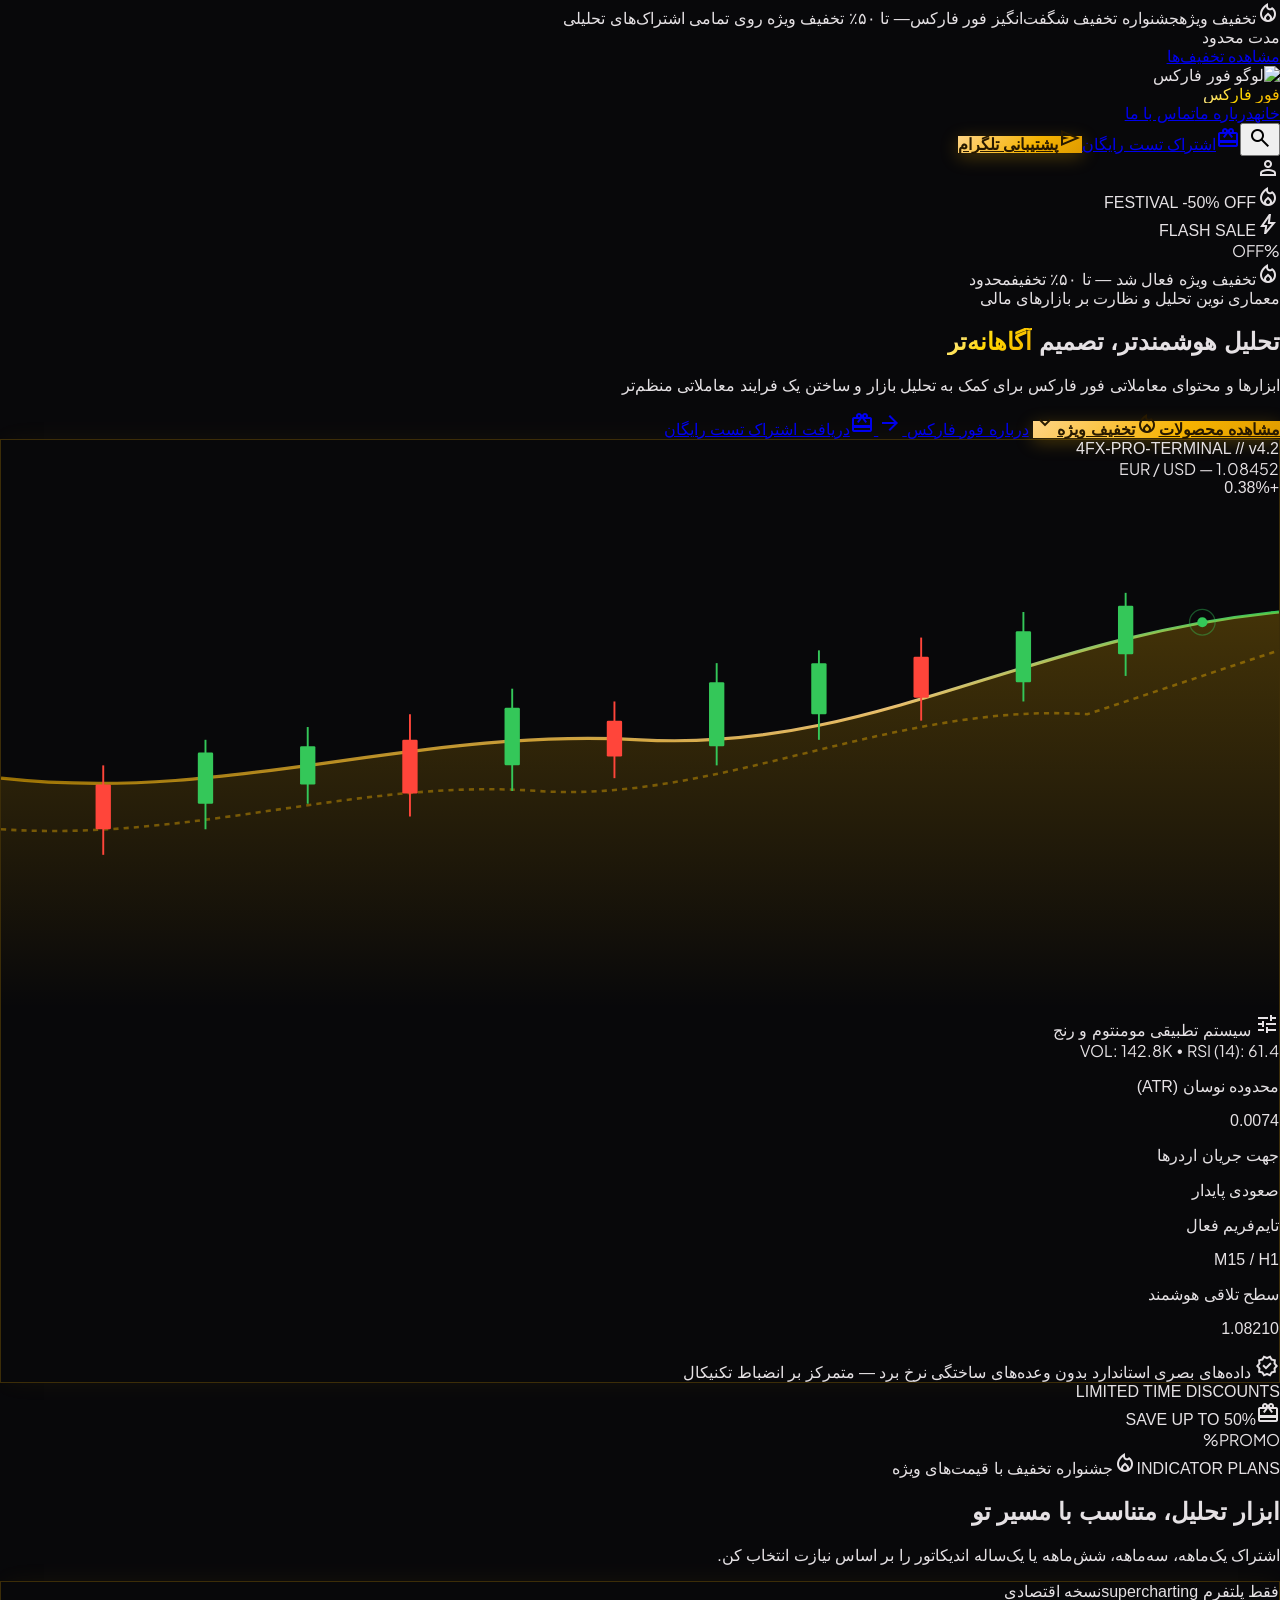
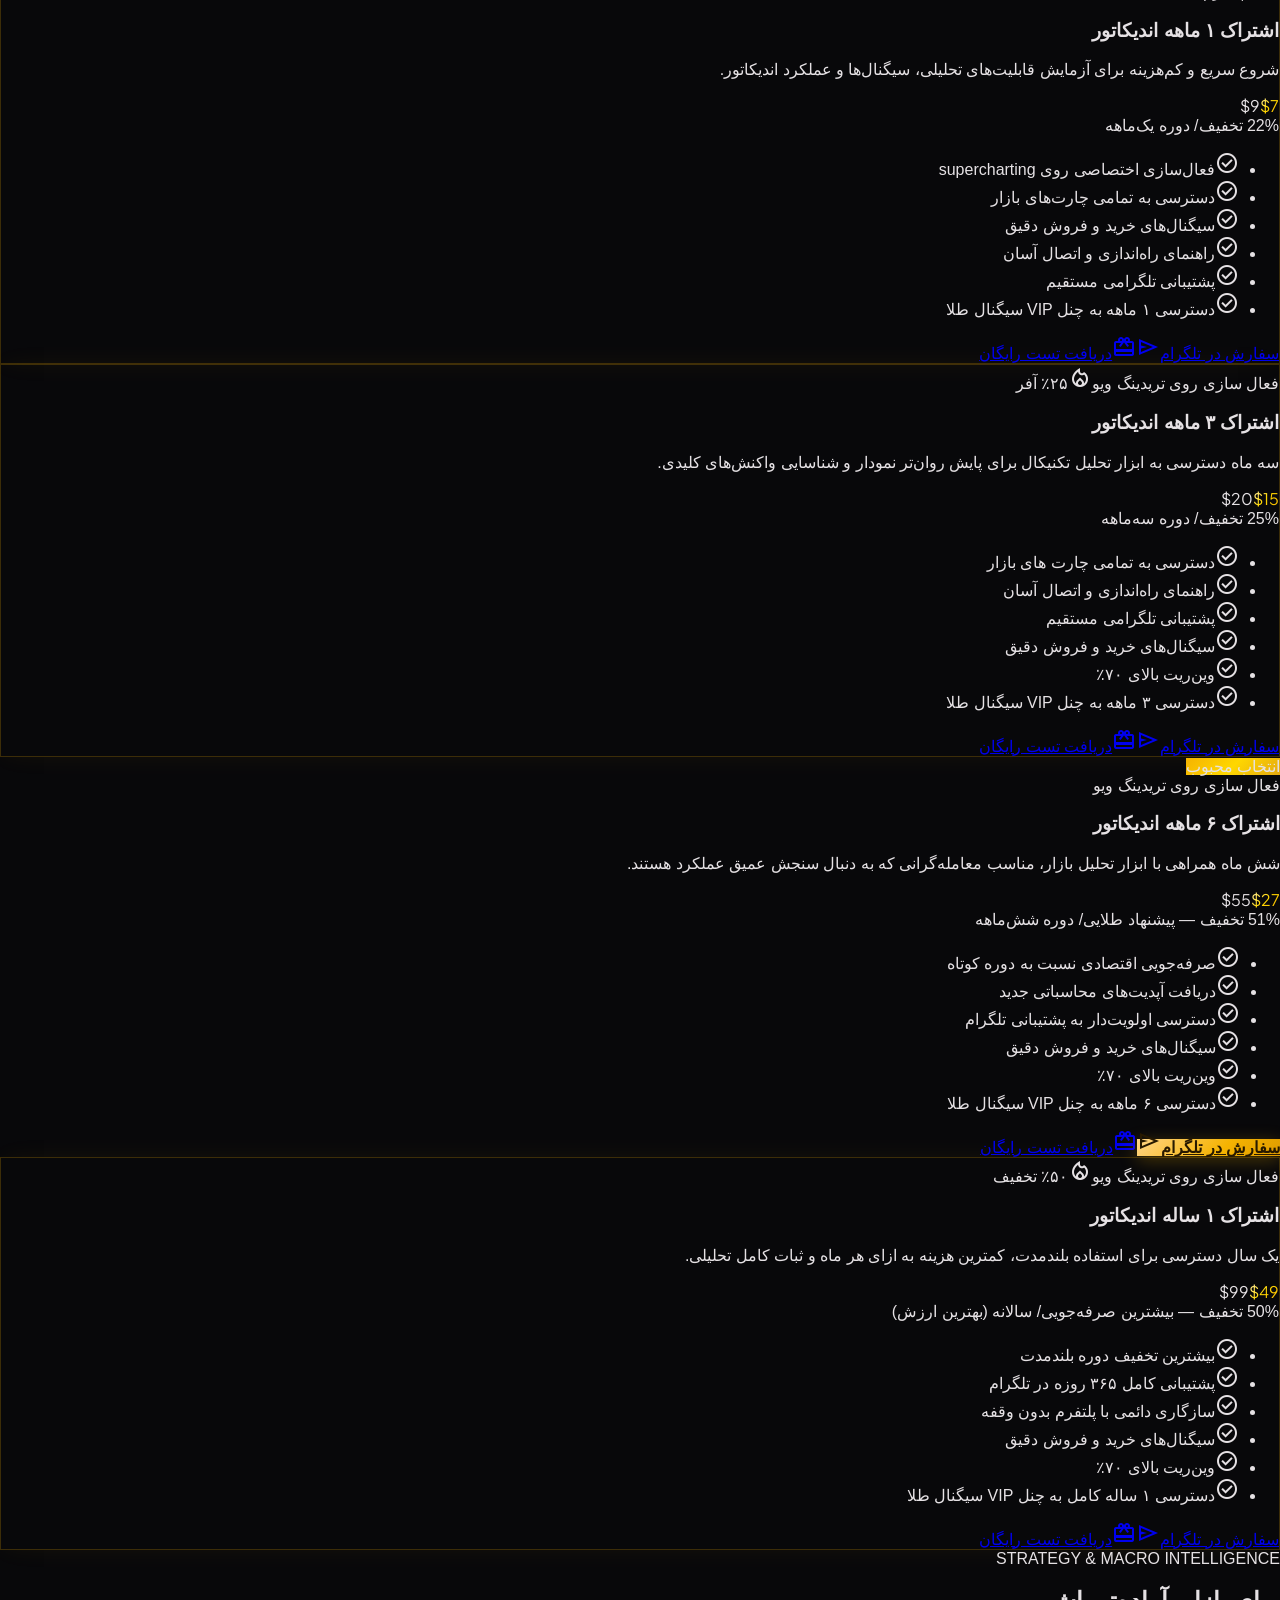
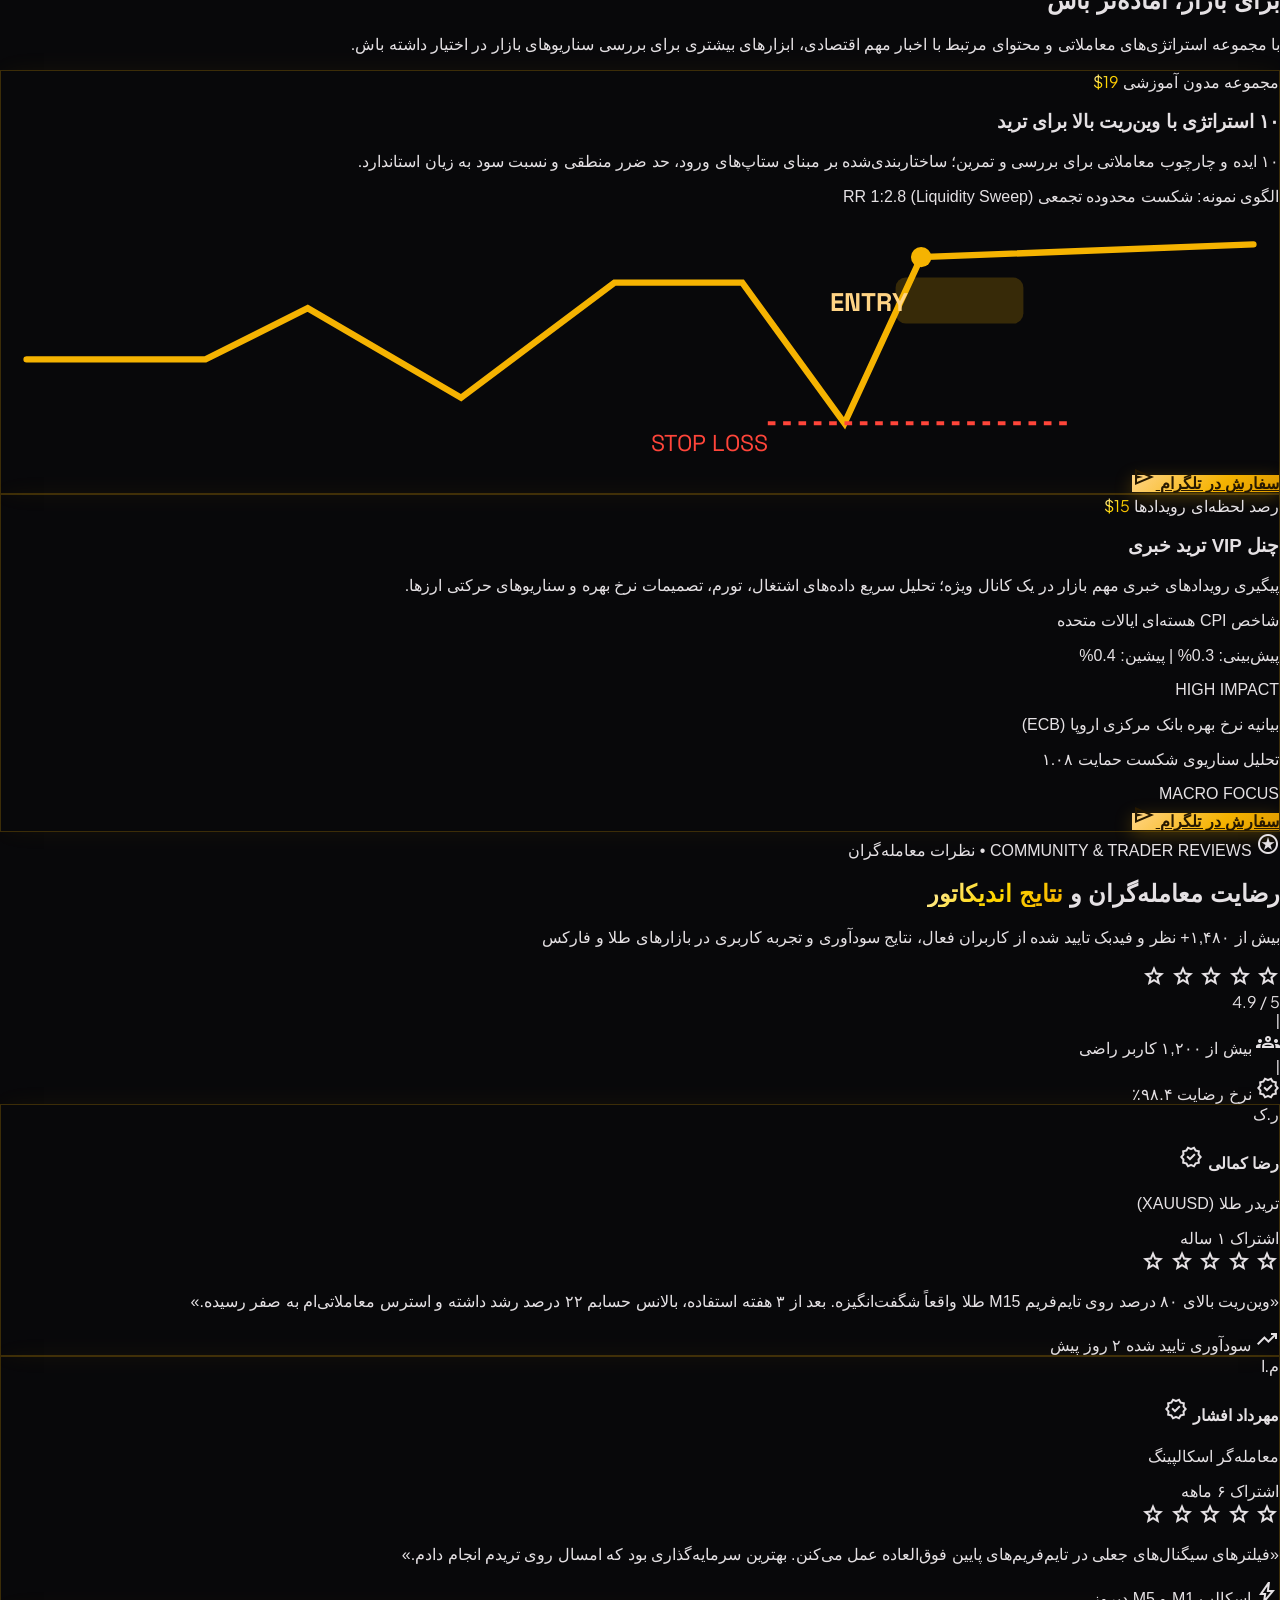
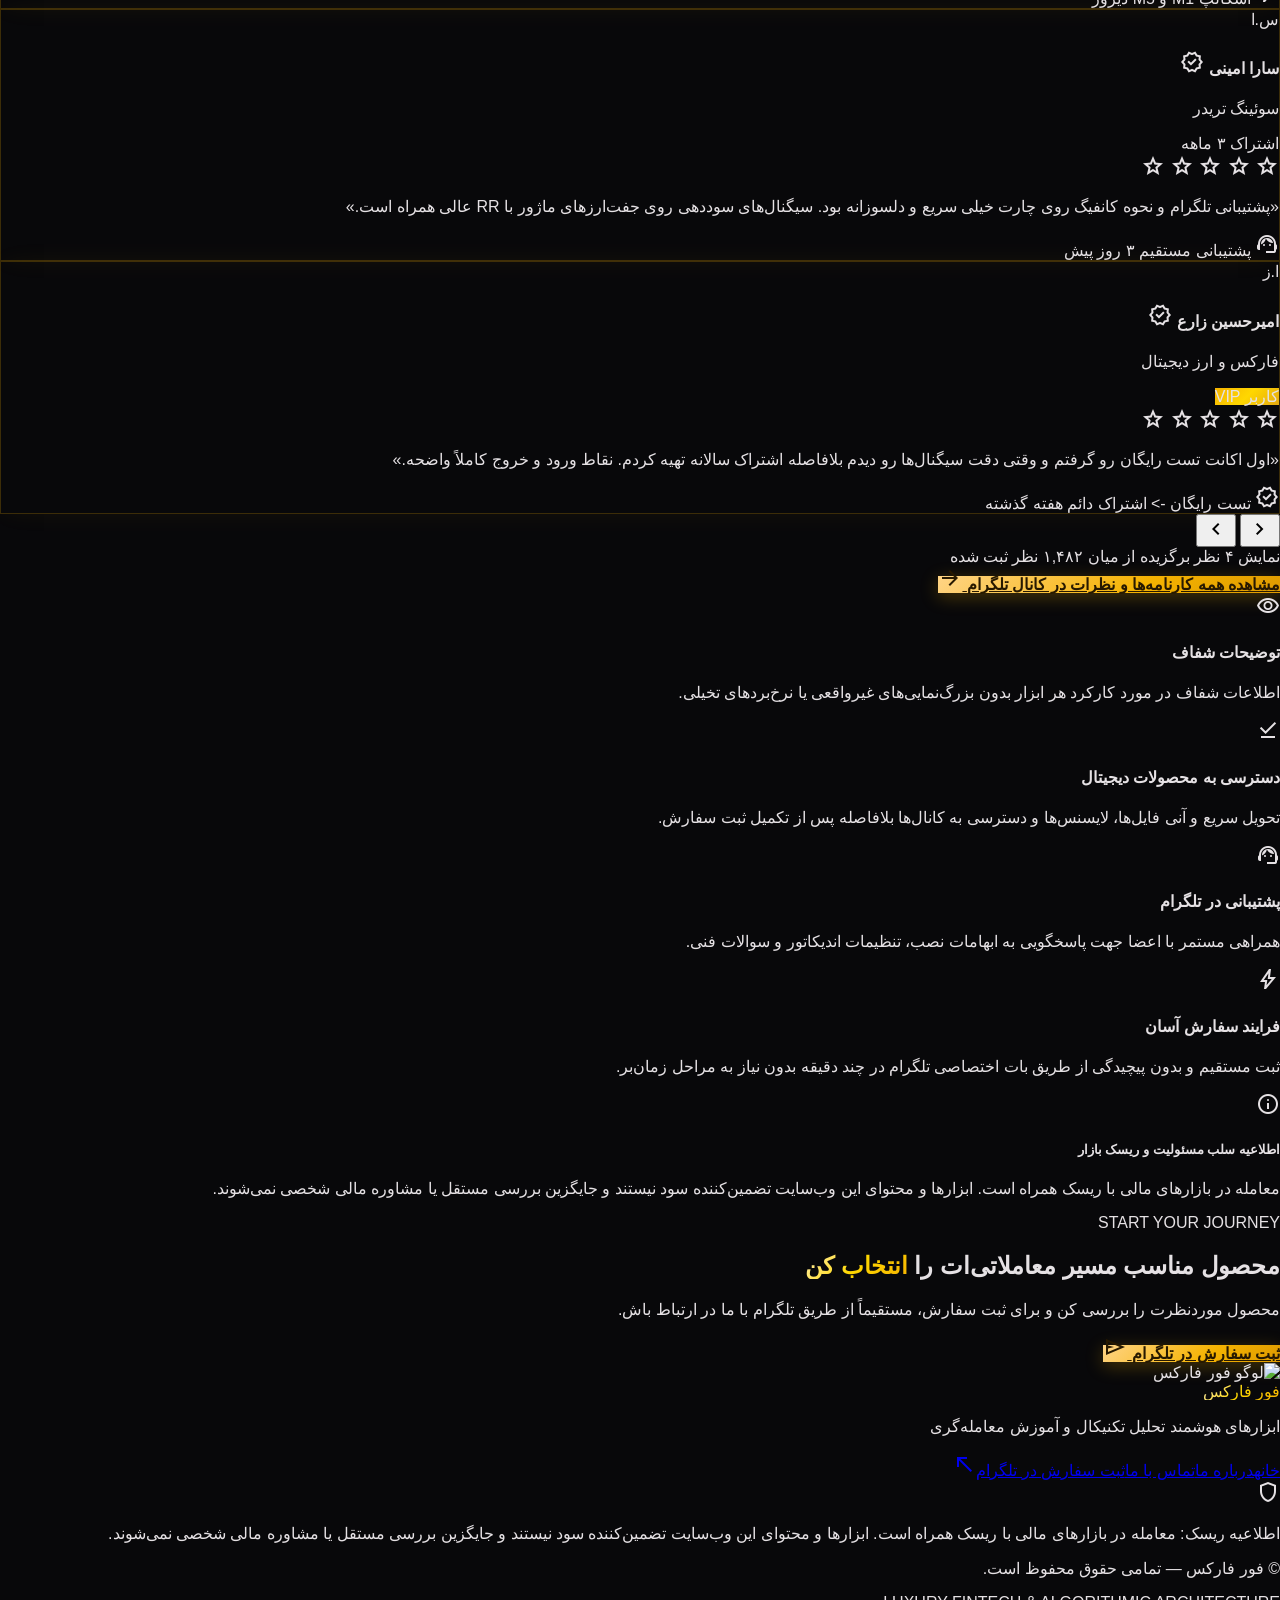
==== commit 9cbd7bfc: "Add files via upload" ====
--- a/index.html
+++ b/index.html
@@ -1,70 +1,84 @@
-<!DOCTYPE html>
-
-<html dir="rtl" lang="fa"><head><meta content="width=device-width, initial-scale=1.0" name="viewport"/><title>فور فارکس | تحلیل هوشمندتر، تصمیم آگاهانه‌تر</title><link href="assets/site.css" rel="stylesheet"/></head><body class="bg-canvas-subtle font-body-md text-on-surface antialiased selection:bg-primary-container selection:text-on-primary"><svg aria-hidden="true" class="inline-defs-container" style="position:absolute;width:0;height:0;overflow:hidden"></svg><meta charset="utf-8"/><meta content="width=device-width, initial-scale=1.0" name="viewport"/><meta content="web_standard" name="shell-type"/><title>فور فارکس | ابزارهای هوشمند تحلیل تکنیکال و معاملات</title><link href="https://cdn.jsdelivr.net/gh/rastikerdar/vazirmatn@v33.003/Vazirmatn-font-face.css" rel="stylesheet"/><link href="https://fonts.googleapis.com/css2?family=Material+Symbols+Outlined:opsz,wght,FILL,GRAD@20..48,100..700,0..1,-50..200" rel="stylesheet"/>
-<link href="https://fonts.googleapis.com/css2?family=Material+Symbols+Outlined:wght,FILL@100..700,0..1&amp;display=swap" rel="stylesheet"/><style>@layer base{html,body{margin:0;padding:0;font-family:'Vazirmatn',sans-serif;}body{overscroll-behavior:none;}main>:first-child{margin-top:0!important;}main>:last-child{margin-bottom:0!important;}}::-webkit-scrollbar{display:none;}</style><script src="https://cdn.tailwindcss.com"></script><script id="tailwind-config">tailwind.config = { darkMode: "class", theme: { extend: { "colors": { "on-primary-fixed": "#001b3f", "tertiary-fixed": "#a5eeff", "primary-container": "#0071e3", "canvas-pure": "#FFFFFF", "inverse-on-surface": "#f1f0f5", "on-secondary": "#ffffff", "surface-container-low": "#f4f3f8", "on-tertiary": "#ffffff", "surface-variant": "#e3e2e7", "error-container": "#ffdad6", "border-hairline": "rgba(0, 0, 0, 0.08)", "on-error": "#ffffff", "chart-bullish": "#34C759", "chart-bearish": "#FF3B30", "surface-container": "#eeedf3", "on-primary-fixed-variant": "#00458f", "on-primary": "#ffffff", "outline": "#717785", "on-background": "#1a1b1f", "text-primary": "#1D1D1F", "border-glass": "rgba(255, 255, 255, 0.65)", "outline-variant": "#c1c6d6", "primary": "#0059b5", "on-tertiary-container": "#f3fcff", "text-secondary": "#6E6E73", "secondary-fixed": "#e4e2e4", "surface-container-highest": "#e3e2e7", "tertiary-container": "#007f92", "on-secondary-fixed-variant": "#474649", "inverse-surface": "#2f3034", "surface-dim": "#dad9df", "secondary-container": "#e2dfe1", "on-secondary-fixed": "#1b1b1d", "on-surface-variant": "#414753", "on-primary-container": "#fcfbff", "surface-neutral": "#F5F5F7", "on-error-container": "#93000a", "text-tertiary": "#86868B", "primary-fixed": "d7e2ff", "inverse-primary": "#abc7ff", "canvas-subtle": "#FBFBFD", "surface-tint": "#005cbb", "on-tertiary-fixed-variant": "#004e5a", "surface": "#faf8fe", "tertiary": "#006473", "background": "#faf8fe", "primary-fixed-dim": "#abc7ff", "on-surface": "#1a1b1f", "error": "#ba1a1a", "chart-slate": "#48484A", "secondary": "#5f5e60", "on-tertiary-fixed": "#001f25", "on-secondary-container": "#636264", "surface-neutral-dark": "#E8E8ED", "surface-container-lowest": "#ffffff", "surface-container-high": "#e9e7ed", "secondary-fixed-dim": "#c8c6c8", "surface-bright": "#faf8fe", "tertiary-fixed-dim": "#61d6ee" }, "borderRadius": { "DEFAULT": "1rem", "lg": "2rem", "xl": "3rem", "full": "9999px" }, "spacing": { "space-lg": "1.5rem", "space-sm": "0.5rem", "space-xl": "2.5rem", "gutter-lg": "2rem", "margin": "1.5rem", "gutter-sm": "1rem", "margin-lg": "5rem", "margin-md": "3rem", "gutter": "1.5rem", "space-2xl": "4rem", "space-3xl": "6rem", "space-xs": "0.25rem", "space-md": "1rem" }, "fontFamily": { "headline-md": ["Vazirmatn", "Plus Jakarta Sans"], "headline-sm": ["Vazirmatn", "Plus Jakarta Sans"], "label-lg": ["Vazirmatn", "Plus Jakarta Sans"], "body-lg": ["Vazirmatn", "Plus Jakarta Sans"], "body-md": ["Vazirmatn", "Plus Jakarta Sans"], "body-sm": ["Vazirmatn", "Plus Jakarta Sans"], "headline-lg": ["Vazirmatn", "Plus Jakarta Sans"], "headline-xl-mobile": ["Vazirmatn", "Plus Jakarta Sans"], "label-md": ["Vazirmatn", "Plus Jakarta Sans"], "display-hero": ["Vazirmatn", "Plus Jakarta Sans"], "headline-xl": ["Vazirmatn", "Plus Jakarta Sans"], "label-sm": ["Vazirmatn", "Plus Jakarta Sans"], "body-xl": ["Vazirmatn", "Plus Jakarta Sans"], "display-hero-mobile": ["Vazirmatn", "Plus Jakarta Sans"] }, "fontSize": { "headline-md": ["22px", { "lineHeight": "32px", "letterSpacing": "-0.01em", "fontWeight": "600" }], "headline-sm": ["18px", { "lineHeight": "28px", "fontWeight": "600" }], "label-lg": ["15px", { "lineHeight": "20px", "fontWeight": "600" }], "body-lg": ["17px", { "lineHeight": "28px", "fontWeight": "400" }], "body-md": ["15px", { "lineHeight": "24px", "fontWeight": "400" }], "body-sm": ["13px", { "lineHeight": "20px", "fontWeight": "400" }], "headline-lg": ["28px", { "lineHeight": "38px", "letterSpacing": "-0.015em", "fontWeight": "700" }], "headline-xl-mobile": ["28px", { "lineHeight": "38px", "letterSpacing": "-0.015em", "fontWeight": "700" }], "label-md": ["13px", { "lineHeight": "18px", "fontWeight": "500" }], "display-hero": ["56px", { "lineHeight": "72px", "letterSpacing": "-0.03em", "fontWeight": "800" }], "headline-xl": ["40px", { "lineHeight": "52px", "letterSpacing": "-0.025em", "fontWeight": "700" }], "label-sm": ["11px", { "lineHeight": "16px", "letterSpacing": "0.04em", "fontWeight": "600" }], "body-xl": ["20px", { "lineHeight": "34px", "fontWeight": "400" }], "display-hero-mobile": ["36px", { "lineHeight": "48px", "letterSpacing": "-0.02em", "fontWeight": "800" }] } } } };</script><header class="fixed top-0 left-0 right-0 z-50 bg-white/80 backdrop-blur-xl saturate-180 shadow-[0_1px_8px_rgba(0,0,0,0.04)]"><div class="h-16 max-w-7xl mx-auto px-6 lg:px-12 flex items-center justify-between"><div class="flex items-center gap-space-md"><img alt="4.forex Logo" class="h-8 w-auto object-contain" src="https://lh3.googleusercontent.com/aida/[base64]"/><span class="font-headline-sm text-headline-sm tracking-tight text-on-surface font-bold">فور فارکس</span></div><nav class="hidden md:flex items-center gap-space-lg" data-active-classes="text-primary font-bold"><a aria-current="page" class="transition-colors text-primary font-bold" data-path="home" href="index.html">خانه</a><a class="font-label-lg text-label-lg text-on-surface-variant hover:text-on-surface transition-colors" data-path="products" href="products.html">محصولات</a><a class="font-label-lg text-label-lg text-on-surface-variant hover:text-on-surface transition-colors" data-path="about" href="about.html">درباره ما</a><a class="font-label-lg text-label-lg text-on-surface-variant hover:text-on-surface transition-colors" data-path="contact" href="contact.html">تماس با ما</a></nav><div class="flex items-center gap-space-sm"><button aria-label="Search" class="w-9 h-9 rounded-full flex items-center justify-center text-on-surface-variant hover:text-on-surface hover:bg-surface-neutral transition-all"><span class="material-symbols-outlined text-[20px]">search</span></button><a class="hidden sm:inline-flex items-center gap-space-xs px-space-md py-2 rounded-full bg-primary-container text-on-primary-container font-label-md text-label-md hover:opacity-95 transition-all shadow-[0_2px_8px_rgba(0,113,227,0.2)]" href="https://t.me/trades4forexbot" rel="noopener noreferrer" target="_blank"><span class="material-symbols-outlined text-[18px]">send</span><span class="">پشتیبانی تلگرام</span></a><div class="w-8 h-8 rounded-full bg-primary flex items-center justify-center"><span class="material-symbols-outlined text-on-primary text-[18px]">person</span></div></div></div></header><main class="w-full pt-16 bg-canvas-subtle min-h-[calc(100vh-16rem)]"><div class="flex flex-col w-full">
+<!DOCTYPE html><html class="dark" dir="rtl" lang="fa"><head><link rel="stylesheet" href="assets/site.css"></head><body class="bg-[#08080a] font-body-md text-[#e5e1e4] antialiased selection:bg-[#f5b301] selection:text-[#271900]"><svg class="inline-defs-container" aria-hidden="true" style="position:absolute;width:0;height:0;overflow:hidden"></svg><meta charset="utf-8"><meta content="width=device-width, initial-scale=1.0" name="viewport"><meta content="web_standard" name="shell-type"><title>فور فارکس | ابزارهای هوشمند تحلیل تکنیکال و معاملات</title><link href="https://cdn.jsdelivr.net/gh/rastikerdar/vazirmatn@v33.003/Vazirmatn-font-face.css" rel="stylesheet"><link href="https://fonts.googleapis.com/css2?family=Plus+Jakarta+Sans:wght@400;500;600;700;800&amp;family=Space+Grotesk:wght@500;600;700&amp;display=swap" rel="stylesheet"><link href="https://fonts.googleapis.com/css2?family=Material+Symbols+Outlined:opsz,wght,FILL,GRAD@20..48,100..700,0..1,-50..200" rel="stylesheet"><link href="https://fonts.googleapis.com/css2?family=Material+Symbols+Outlined:wght,FILL@100..700,0..1&amp;display=swap" rel="stylesheet"><style>@layer base{html,body{margin:0;padding:0;font-family:'Vazirmatn',sans-serif;background-color:#08080a;color:#e5e1e4;}body{overscroll-behavior:none;}main>:first-child{margin-top:0!important;}main>:last-child{margin-bottom:0!important;}}::-webkit-scrollbar{display:none;}
+.font-latin { font-family: 'Plus Jakarta Sans', system-ui, sans-serif; direction: ltr; display: inline-block; }
+.gold-gradient-bg { background: linear-gradient(135deg, #F5B301 0%, #FFD700 50%, #E5A910 100%); }
+.gold-gradient-text { background: linear-gradient(135deg, #FFF0BE 0%, #FFD700 50%, #F5B301 100%); -webkit-background-clip: text; -webkit-text-fill-color: transparent; }
+.gold-border-glow { border: 1px solid rgba(245, 179, 1, 0.22); box-shadow: 0 0 25px -5px rgba(245, 179, 1, 0.08); }
+.gold-card-hover:hover { border-color: rgba(255, 215, 0, 0.45); box-shadow: 0 10px 30px -8px rgba(245, 179, 1, 0.18); }
+.gold-btn {
+  background: linear-gradient(135deg, #ffd485 0%, #f5b301 60%, #df9b00 100%);
+  color: #271900;
+  font-weight: 700;
+  box-shadow: 0 4px 18px rgba(245, 179, 1, 0.28);
+}
+.gold-btn:hover {
+  background: linear-gradient(135deg, #ffe08f 0%, #febb14 60%, #e8a500 100%);
+  box-shadow: 0 6px 24px rgba(245, 179, 1, 0.42);
+}
+</style><script src="https://cdn.tailwindcss.com?plugins=forms,container-queries"></script><script id="tailwind-config">tailwind.config = { darkMode: "class", theme: { extend: { "colors": { "on-primary-fixed": "#271900", "tertiary-fixed": "#fee178", "primary-container": "#f5b301", "on-secondary": "#3d2e00", "surface-container-low": "#111217", "on-tertiary": "#3b2f00", "surface-variant": "#1c1d24", "error-container": "#93000a", "on-error": "#690005", "chart-bullish": "#34C759", "chart-bearish": "#FF453A", "surface-container": "#15161c", "on-primary-fixed-variant": "#5d4200", "on-primary": "#412d00", "outline": "#9d8f78", "on-background": "#e5e1e4", "outline-variant": "rgba(245, 179, 1, 0.2)", "primary": "#ffd485", "on-tertiary-container": "#5c4c00", "secondary-fixed": "#ffe08f", "surface-container-highest": "#1f2029", "tertiary-container": "#d8bd58", "on-secondary-fixed-variant": "#584400", "inverse-surface": "#e5e1e4", "surface-dim": "#08080a", "secondary-container": "#c59b00", "on-secondary-fixed": "#241a00", "on-surface-variant": "#d4c4ac", "on-primary-container": "#412d00", "on-error-container": "#ffdad6", "primary-fixed": "#ffdea5", "inverse-primary": "#7b5800", "surface-tint": "#febb14", "on-tertiary-fixed-variant": "#554500", "surface": "#0e0f14", "tertiary": "#f5d971", "background": "#08080a", "primary-fixed-dim": "#febb14", "on-surface": "#e5e1e4", "error": "#ffb4ab", "secondary": "#efc134", "on-tertiary-fixed": "#221b00", "on-secondary-container": "#463500", "surface-container-lowest": "#060608", "surface-container-high": "#1a1b22", "secondary-fixed-dim": "#efc134", "surface-bright": "#22232a", "tertiary-fixed-dim": "#e0c560" }, "borderRadius": { "DEFAULT": "0.5rem", "lg": "0.75rem", "xl": "1rem", "full": "9999px" }, "spacing": { "space-lg": "1.5rem", "space-sm": "0.5rem", "space-xl": "2.5rem", "margin": "1.5rem", "space-2xl": "4rem", "space-3xl": "6rem", "space-xs": "0.25rem", "space-md": "1rem" }, "fontFamily": { "headline-md": ["Vazirmatn", "Space Grotesk", "sans-serif"], "headline-sm": ["Vazirmatn", "Space Grotesk", "sans-serif"], "label-lg": ["Vazirmatn", "Space Grotesk", "sans-serif"], "body-lg": ["Vazirmatn", "Manrope", "sans-serif"], "body-md": ["Vazirmatn", "Manrope", "sans-serif"], "body-sm": ["Vazirmatn", "Manrope", "sans-serif"], "headline-lg": ["Vazirmatn", "Space Grotesk", "sans-serif"], "headline-xl-mobile": ["Vazirmatn", "Space Grotesk", "sans-serif"], "label-md": ["Vazirmatn", "Space Grotesk", "sans-serif"], "display-hero": ["Vazirmatn", "Space Grotesk", "sans-serif"], "headline-xl": ["Vazirmatn", "Space Grotesk", "sans-serif"], "label-sm": ["Vazirmatn", "Space Grotesk", "sans-serif"], "body-xl": ["Vazirmatn", "Manrope", "sans-serif"], "display-hero-mobile": ["Vazirmatn", "Space Grotesk", "sans-serif"] }, "fontSize": { "headline-md": ["22px", { "lineHeight": "32px", "letterSpacing": "-0.01em", "fontWeight": "600" }], "headline-sm": ["18px", { "lineHeight": "28px", "fontWeight": "600" }], "label-lg": ["15px", { "lineHeight": "20px", "fontWeight": "600" }], "body-lg": ["17px", { "lineHeight": "28px", "fontWeight": "400" }], "body-md": ["15px", { "lineHeight": "24px", "fontWeight": "400" }], "body-sm": ["13px", { "lineHeight": "20px", "fontWeight": "400" }], "headline-lg": ["28px", { "lineHeight": "38px", "letterSpacing": "-0.015em", "fontWeight": "700" }], "headline-xl-mobile": ["28px", { "lineHeight": "38px", "letterSpacing": "-0.015em", "fontWeight": "700" }], "label-md": ["13px", { "lineHeight": "18px", "fontWeight": "500" }], "display-hero": ["54px", { "lineHeight": "68px", "letterSpacing": "-0.03em", "fontWeight": "800" }], "headline-xl": ["38px", { "lineHeight": "50px", "letterSpacing": "-0.025em", "fontWeight": "700" }], "label-sm": ["11px", { "lineHeight": "16px", "letterSpacing": "0.04em", "fontWeight": "600" }], "body-xl": ["20px", { "lineHeight": "34px", "fontWeight": "400" }], "display-hero-mobile": ["34px", { "lineHeight": "46px", "letterSpacing": "-0.02em", "fontWeight": "800" }] } } } };</script><div class="fixed top-0 left-0 right-0 z-50 bg-gradient-to-r from-[#271900] via-[#5d4200] to-[#1c1d24] border-b border-[#f5b301]/40 px-3 py-1.5 flex items-center justify-center gap-3 text-white text-xs sm:text-sm font-medium shadow-[0_4px_20px_rgba(245,179,1,0.25)]"><div class="flex items-center gap-2"><span class="inline-flex items-center gap-1 px-2 py-0.5 rounded-full bg-[#FF453A] text-white font-bold text-[11px] animate-pulse shadow-sm"><span class="material-symbols-outlined text-[14px]">local_fire_department</span>تخفیف ویژه</span><span class="text-[#ffd485] font-bold">جشنواره تخفیف شگفت‌انگیز فور فارکس</span><span class="hidden sm:inline text-neutral-300">— تا ۵۰٪ تخفیف ویژه روی تمامی اشتراک‌های تحلیلی</span></div><div class="flex items-center gap-1.5 bg-black/50 border border-[#f5b301]/30 rounded-full px-2.5 py-0.5 text-neutral-200 font-mono text-[12px]"><span>مدت محدود</span></div><a class="hidden md:inline-flex items-center gap-1 text-[11px] text-[#271900] bg-[#f5b301] hover:bg-[#ffe08f] font-bold px-2.5 py-0.5 rounded-full transition-all" href="#indicators">مشاهده تخفیف‌ها</a></div><header class="fixed top-0 left-0 right-0 z-50 bg-[#08080a]/85 backdrop-blur-xl saturate-180 border-b border-[#f5b301]/20 shadow-[0_4px_30px_rgba(0,0,0,0.8)]" style="top: 34px;"><div class="h-16 max-w-7xl mx-auto px-6 lg:px-12 flex items-center justify-between"><div class="flex items-center gap-space-md"><div class="p-1 rounded-lg bg-white/5 border border-white/10 flex items-center justify-center"><img alt="لوگو فور فارکس" class="h-7 w-auto object-contain shrink-0 invert brightness-200" src="https://lh3.googleusercontent.com/aida-public/[base64]"></div><span class="font-headline-sm text-headline-sm tracking-tight text-white font-bold flex items-center gap-1.5"><span class="gold-gradient-text">فور فارکس</span></span></div><nav class="hidden md:flex items-center gap-space-lg" data-active-classes="text-primary font-bold"><a aria-current="page" class="font-label-lg text-label-lg text-primary font-bold relative after:absolute after:bottom-[-20px] after:left-0 after:right-0 after:h-[2px] after:bg-[#f5b301]" data-path="home" href="index.html">خانه</a><a class="font-label-lg text-label-lg text-neutral-400 hover:text-primary transition-colors" data-path="about" href="about.html">درباره ما</a><a class="font-label-lg text-label-lg text-neutral-400 hover:text-primary transition-colors" data-path="contact" href="contact.html">تماس با ما</a></nav><div class="flex items-center gap-space-sm"><button aria-label="جستجو" class="w-9 h-9 rounded-full flex items-center justify-center text-neutral-400 hover:text-primary hover:bg-[#1c1d24] border border-neutral-800 transition-all"><span class="material-symbols-outlined text-[20px]">search</span></button><a class="hidden sm:inline-flex items-center gap-1.5 px-3 py-1.5 rounded-full bg-[#181920]/80 hover:bg-[#20222c] border border-[#f5b301]/40 hover:border-[#f5b301] text-[#ffd485] hover:text-amber-300 font-label-sm text-label-sm transition-all shadow-[0_0_12px_rgba(245,179,1,0.08)]" href="https://t.me/king4forex?text=%D8%B3%D9%84%D8%A7%D9%85%20%D8%A7%D8%B4%D8%AA%D8%B1%D8%A7%DA%A9%20%D8%AA%D8%B3%D8%AA%20%D9%85%DB%8C%D8%AE%D9%88%D8%A7%D8%B3%D8%AA%D9%85" rel="noopener noreferrer" target="_blank"><span class="material-symbols-outlined text-[16px] text-primary">redeem</span><span>اشتراک تست رایگان</span></a><a class="hidden sm:inline-flex items-center gap-space-xs px-space-md py-2 rounded-full gold-btn font-label-md text-label-md transition-all shadow-[0_2px_12px_rgba(245,179,1,0.25)]" href="https://t.me/trades4forexbot" rel="noopener noreferrer" target="_blank"><span class="material-symbols-outlined text-[18px]">send</span><span>پشتیبانی تلگرام</span></a><div class="w-8 h-8 rounded-full bg-gradient-to-br from-primary to-amber-600 flex items-center justify-center text-on-primary shadow-sm"><span class="material-symbols-outlined text-[18px]">person</span></div></div></div></header><main class="w-full pt-16 bg-[#08080a] min-h-[calc(100vh-16rem)]"><div class="flex flex-col w-full">
 <!-- SECTION 1: HERO CAMPAIGN -->
-<section class="relative w-full overflow-hidden bg-canvas-pure pt-space-2xl pb-space-3xl">
-<div class="absolute inset-0 bg-[radial-gradient(ellipse_80%_60%_at_50%_-10%,rgba(0,113,227,0.08),rgba(255,255,255,0))] pointer-events-none"></div>
+<section class="relative w-full overflow-hidden bg-gradient-to-b from-[#0e0f14] via-[#08080a] to-[#08080a] pt-space-2xl pb-space-3xl border-b border-[#f5b301]/15"><div class="absolute inset-0 pointer-events-none overflow-hidden z-0"><div class="absolute top-12 left-10 w-72 h-72 bg-[#FF453A]/10 rounded-full blur-[100px]"></div><div class="absolute top-1/2 left-1/2 -translate-x-1/2 -translate-y-1/2 w-[700px] h-[350px] bg-[radial-gradient(circle,rgba(245,179,1,0.14)_0%,rgba(255,69,58,0.06)_45%,transparent_75%)] blur-2xl"></div><div class="absolute top-16 right-[8%] hidden lg:flex items-center gap-1.5 px-3 py-1 rounded-full bg-[#1b1e28]/60 border border-[#f5b301]/25 text-[#ffd485]/70 text-xs font-mono backdrop-blur-sm rotate-6 shadow-[0_0_20px_rgba(245,179,1,0.1)]"><span class="material-symbols-outlined text-[14px] text-[#FF453A]">local_fire_department</span><span>FESTIVAL -50% OFF</span></div><div class="absolute top-36 left-[7%] hidden lg:flex items-center gap-1 px-2.5 py-0.5 rounded-full bg-[#FF453A]/15 border border-[#FF453A]/30 text-[#FF453A]/80 text-[11px] font-mono backdrop-blur-sm -rotate-6"><span class="material-symbols-outlined text-[13px]">bolt</span><span>FLASH SALE</span></div><div class="absolute right-[4%] top-[45%] text-[130px] font-black font-latin text-[#f5b301]/[0.03] select-none leading-none rotate-12">%</div><div class="absolute left-[4%] top-[55%] text-[110px] font-black font-latin text-[#FF453A]/[0.035] select-none leading-none -rotate-12">OFF</div></div>
+<div class="absolute -top-36 left-1/2 -translate-x-1/2 w-[850px] h-[450px] bg-gradient-to-b from-primary/15 via-primary-container/8 to-transparent blur-[120px] pointer-events-none rounded-full"></div>
+<div class="absolute top-1/3 -right-48 w-96 h-96 bg-amber-500/5 blur-[100px] pointer-events-none rounded-full"></div>
 <div class="max-w-7xl mx-auto px-6 lg:px-12 flex flex-col items-center text-center relative z-10">
 <!-- Overline Tag -->
-<div class="inline-flex items-center gap-space-xs px-space-md py-1 rounded-full bg-surface-neutral text-text-secondary font-label-md text-label-md mb-space-lg shadow-sm">
-<span class="w-2 h-2 rounded-full bg-chart-bullish animate-pulse"></span>
-<span class="">معماری نوین تحلیل و نظارت بر بازارهای مالی</span>
+<div class="inline-flex items-center gap-2 px-3.5 py-1 rounded-full bg-gradient-to-r from-[#93000a]/80 via-[#271900] to-[#93000a]/80 border border-[#FF453A]/50 text-[#ffd485] text-label-sm font-bold mb-3 shadow-[0_0_18px_rgba(255,69,58,0.3)] animate-pulse"><span class="material-symbols-outlined text-[#FF453A] text-[18px]">local_fire_department</span><span>تخفیف ویژه فعال شد — تا ۵۰٪ تخفیف</span><span class="px-1.5 py-0.5 rounded bg-[#FF453A] text-white text-[10px] font-extrabold">محدود</span></div><div class="inline-flex items-center gap-space-xs px-space-md py-1.5 rounded-full bg-[#1b1e28] border border-[#f5b301]/30 text-[#ffd485] font-label-md text-label-md mb-space-lg shadow-[0_0_15px_rgba(245,179,1,0.12)]">
+<span class="w-2 h-2 rounded-full bg-[#f5b301] animate-pulse"></span>
+<span>معماری نوین تحلیل و نظارت بر بازارهای مالی</span>
 </div>
 <!-- Main Headline -->
-<h1 class="font-display-hero text-display-hero max-w-4xl text-text-primary tracking-tight mb-space-md">
-        تحلیل هوشمندتر، تصمیم آگاهانه‌تر
-      </h1>
+<h1 class="font-display-hero text-headline-xl sm:text-display-hero max-w-4xl text-white tracking-tight mb-space-md font-extrabold leading-[1.25]">
+        تحلیل هوشمندتر، تصمیم <span class="gold-gradient-text">آگاهانه‌تر</span>
+</h1>
 <!-- Editorial Subtitle -->
-<p class="font-body-xl text-body-xl text-text-secondary max-w-2xl mx-auto leading-relaxed mb-space-xl">ابزارها و محتوای معاملاتی فور فارکس برای کمک به تحلیل بازار و ساختن یک فرایند معاملاتی منظم‌تر</p>
+<p class="font-body-xl text-body-lg sm:text-body-xl text-neutral-400 max-w-2xl mx-auto leading-relaxed mb-space-xl">ابزارها و محتوای معاملاتی فور فارکس برای کمک به تحلیل بازار و ساختن یک فرایند معاملاتی منظم‌تر</p>
 <!-- Primary & Ghost Actions -->
 <div class="flex flex-wrap items-center justify-center gap-space-md mb-space-3xl">
-<a class="px-8 py-3.5 rounded-full bg-text-primary hover:bg-black text-white font-label-lg text-label-lg transition-all shadow-md hover:scale-[1.02] active:scale-[0.99] flex items-center gap-space-xs" href="products.html">
-<span class="">مشاهده محصولات</span>
-<span class="material-symbols-outlined text-[18px]">expand_more</span>
-</a>
-<a class="px-6 py-3.5 rounded-full bg-surface-neutral hover:bg-surface-neutral-dark text-text-primary font-label-lg text-label-lg transition-all flex items-center gap-space-xs" href="about.html">
-<span class="">درباره فور فارکس</span>
+<a class="gold-btn px-8 py-3.5 rounded-full font-label-lg text-label-lg transition-all transform hover:scale-[1.02] active:scale-[0.99] flex items-center gap-space-xs" href="#products-bento"><span>مشاهده محصولات</span><span class="inline-flex items-center gap-1 px-2 py-0.5 rounded-full bg-[#FF453A] text-white font-bold text-[11px] animate-pulse shadow-sm mr-1"><span class="material-symbols-outlined text-[13px]">local_fire_department</span>تخفیف ویژه</span><span class="material-symbols-outlined text-[18px]">expand_more</span></a>
+<a class="px-6 py-3.5 rounded-full bg-[#15161c] hover:bg-[#1f2029] text-white border border-[#f5b301]/25 font-label-lg text-label-lg transition-all flex items-center gap-space-xs shadow-sm hover:border-[#f5b301]/50" href="#indicators">
+<span>درباره فور فارکس</span>
 <span class="material-symbols-outlined text-[18px] rotate-180">arrow_forward</span>
 </a>
-</div>
+<a class="px-6 py-3.5 rounded-full bg-[#181920] hover:bg-[#20222c] text-[#ffd485] border border-[#f5b301]/50 hover:border-[#f5b301] font-label-lg text-label-lg transition-all transform hover:scale-[1.02] active:scale-[0.99] flex items-center gap-space-xs shadow-[0_0_15px_rgba(245,179,1,0.12)]" href="https://t.me/king4forex?text=%D8%B3%D9%84%D8%A7%D9%85%20%D8%A7%D8%B4%D8%AA%D8%B1%D8%A7%DA%A9%20%D8%AA%D8%B3%D8%AA%20%D9%85%DB%8C%D8%AE%D9%88%D8%A7%D8%B3%D8%AA%D9%85" rel="noopener noreferrer" target="_blank"><span class="material-symbols-outlined text-[18px] text-primary">redeem</span><span>دریافت اشتراک تست رایگان</span></a></div>
 <!-- Institutional Mock Dashboard (Apple Silicon Inspired Tray) -->
-<div class="w-full max-w-5xl rounded-3xl bg-[#1D1D1F] p-4 sm:p-6 lg:p-8 shadow-[0_24px_80px_rgba(0,0,0,0.18)] text-white relative">
+<div class="w-full max-w-5xl rounded-3xl bg-[#111217] gold-border-glow p-4 sm:p-6 lg:p-8 shadow-[0_24px_80px_rgba(0,0,0,0.6)] text-white relative">
+<!-- Decorative Ambient Glow -->
+<div class="absolute -bottom-20 -left-20 w-64 h-64 bg-primary-container/10 rounded-full blur-3xl pointer-events-none"></div>
+<div class="absolute -top-16 -right-16 w-48 h-48 bg-primary/10 rounded-full blur-2xl pointer-events-none"></div>
 <!-- Top Window Pill Meta -->
-<div class="flex items-center justify-between pb-6 mb-6">
+<div class="flex items-center justify-between pb-6 mb-6 border-b border-white/5 relative z-10">
 <div class="flex items-center gap-space-sm">
 <span class="w-3 h-3 rounded-full bg-[#FF5F56]/80 inline-block"></span>
 <span class="w-3 h-3 rounded-full bg-[#FFBD2E]/80 inline-block"></span>
 <span class="w-3 h-3 rounded-full bg-[#27C93F]/80 inline-block"></span>
-<span class="font-mono text-label-sm text-text-tertiary ml-2 hidden sm:inline">4FX-PRO-TERMINAL // v4.2</span>
+<span class="font-mono text-label-sm text-neutral-400 ml-2 hidden sm:inline">4FX-PRO-TERMINAL // v4.2</span>
 </div>
 <div class="flex items-center gap-space-md">
-<div class="flex items-center gap-2 bg-white/5 rounded-full px-3 py-1 text-label-sm text-white/90">
+<div class="flex items-center gap-2 bg-white/5 border border-white/5 rounded-full px-3 py-1 text-label-sm text-white/90">
 <span class="w-1.5 h-1.5 rounded-full bg-chart-bullish"></span>
-<span class="">EUR / USD — 1.08452</span>
-</div>
-<span class="text-label-sm text-chart-bullish bg-chart-bullish/10 px-2.5 py-0.5 rounded-full font-mono">+0.38%</span>
+<span class="font-latin">EUR / USD — 1.08452</span>
+</div>
+<span class="text-label-sm text-chart-bullish bg-chart-bullish/10 px-2.5 py-0.5 rounded-full font-mono border border-chart-bullish/20">+0.38%</span>
 </div>
 </div>
 <!-- Integrated Trading Screen Canvas -->
-<div class="relative w-full h-72 sm:h-96 rounded-2xl bg-[#141416] p-4 flex flex-col justify-between overflow-hidden">
+<div class="relative w-full h-72 sm:h-96 rounded-2xl bg-[#09090c] p-4 flex flex-col justify-between overflow-hidden border border-white/5">
 <!-- Background Grid Overlay -->
 <div class="absolute inset-0 bg-[linear-gradient(to_right,rgba(255,255,255,0.03)_1px,transparent_1px),linear-gradient(to_bottom,rgba(255,255,255,0.03)_1px,transparent_1px)] bg-[size:40px_40px] pointer-events-none"></div>
 <!-- Dynamic SVG Chart Canvas -->
-<svg class="absolute inset-0 w-full h-full" fill="none" preserveaspectratio="none" viewbox="0 0 1000 400">
+<svg class="absolute inset-0 w-full h-full" fill="none" preserveAspectRatio="none" viewBox="0 0 1000 400">
 <defs>
-<lineargradient id="primaryAreaGlow" x1="0" x2="0" y1="0" y2="1">
-<stop offset="0%" stop-color="#0071E3" stop-opacity="0.32"></stop>
-<stop offset="100%" stop-color="#0071E3" stop-opacity="0.0"></stop>
-</lineargradient>
-<lineargradient id="emaGrad" x1="0" x2="1" y1="0" y2="0">
-<stop offset="0%" stop-color="#0071E3" stop-opacity="0.6"></stop>
-<stop offset="70%" stop-color="#5AC8FA" stop-opacity="0.9"></stop>
+<linearGradient id="primaryAreaGlow" x1="0" x2="0" y1="0" y2="1">
+<stop offset="0%" stop-color="#F5B301" stop-opacity="0.25"></stop>
+<stop offset="100%" stop-color="#F5B301" stop-opacity="0.0"></stop>
+</linearGradient>
+<linearGradient id="emaGrad" x1="0" x2="1" y1="0" y2="0">
+<stop offset="0%" stop-color="#F5B301" stop-opacity="0.6"></stop>
+<stop offset="70%" stop-color="#FFD485" stop-opacity="0.9"></stop>
 <stop offset="100%" stop-color="#34C759" stop-opacity="1"></stop>
-</lineargradient>
+</linearGradient>
 </defs>
 <!-- EMA Trend Curves -->
-<path d="M 0,260 C 150,270 280,220 420,230 C 560,240 700,160 850,170 L 1000,120" fill="none" opacity="0.4" stroke="#0071E3" stroke-dasharray="4 4" stroke-width="2"></path>
+<path d="M 0,260 C 150,270 280,220 420,230 C 560,240 700,160 850,170 L 1000,120" fill="none" opacity="0.4" stroke="#F5B301" stroke-dasharray="4 4" stroke-width="2"></path>
 <path d="M 0,220 C 180,240 320,180 500,190 C 680,200 800,110 1000,90" fill="none" stroke="url(#emaGrad)" stroke-width="2.5"></path>
 <!-- Volumetric Fill under trend -->
 <path d="M 0,220 C 180,240 320,180 500,190 C 680,200 800,110 1000,90 L 1000,400 L 0,400 Z" fill="url(#primaryAreaGlow)"></path>
@@ -73,282 +87,180 @@
 <line stroke="#FF453A" stroke-width="1.5" x1="80" x2="80" y1="210" y2="280"></line>
 <rect fill="#FF453A" height="35" rx="1" width="12" x="74" y="225"></rect>
 <!-- Bar 2 -->
-<line stroke="#32D74B" stroke-width="1.5" x1="160" x2="160" y1="190" y2="260"></line>
-<rect fill="#32D74B" height="40" rx="1" width="12" x="154" y="200"></rect>
+<line stroke="#34C759" stroke-width="1.5" x1="160" x2="160" y1="190" y2="260"></line>
+<rect fill="#34C759" height="40" rx="1" width="12" x="154" y="200"></rect>
 <!-- Bar 3 -->
-<line stroke="#32D74B" stroke-width="1.5" x1="240" x2="240" y1="180" y2="240"></line>
-<rect fill="#32D74B" height="30" rx="1" width="12" x="234" y="195"></rect>
+<line stroke="#34C759" stroke-width="1.5" x1="240" x2="240" y1="180" y2="240"></line>
+<rect fill="#34C759" height="30" rx="1" width="12" x="234" y="195"></rect>
 <!-- Bar 4 -->
 <line stroke="#FF453A" stroke-width="1.5" x1="320" x2="320" y1="170" y2="250"></line>
 <rect fill="#FF453A" height="42" rx="1" width="12" x="314" y="190"></rect>
 <!-- Bar 5 -->
-<line stroke="#32D74B" stroke-width="1.5" x1="400" x2="400" y1="150" y2="230"></line>
-<rect fill="#32D74B" height="45" rx="1" width="12" x="394" y="165"></rect>
+<line stroke="#34C759" stroke-width="1.5" x1="400" x2="400" y1="150" y2="230"></line>
+<rect fill="#34C759" height="45" rx="1" width="12" x="394" y="165"></rect>
 <!-- Bar 6 -->
 <line stroke="#FF453A" stroke-width="1.5" x1="480" x2="480" y1="160" y2="220"></line>
 <rect fill="#FF453A" height="28" rx="1" width="12" x="474" y="175"></rect>
 <!-- Bar 7 -->
-<line stroke="#32D74B" stroke-width="1.5" x1="560" x2="560" y1="130" y2="210"></line>
-<rect fill="#32D74B" height="50" rx="1" width="12" x="554" y="145"></rect>
+<line stroke="#34C759" stroke-width="1.5" x1="560" x2="560" y1="130" y2="210"></line>
+<rect fill="#34C759" height="50" rx="1" width="12" x="554" y="145"></rect>
 <!-- Bar 8 -->
-<line stroke="#32D74B" stroke-width="1.5" x1="640" x2="640" y1="120" y2="190"></line>
-<rect fill="#32D74B" height="40" rx="1" width="12" x="634" y="130"></rect>
+<line stroke="#34C759" stroke-width="1.5" x1="640" x2="640" y1="120" y2="190"></line>
+<rect fill="#34C759" height="40" rx="1" width="12" x="634" y="130"></rect>
 <!-- Bar 9 -->
 <line stroke="#FF453A" stroke-width="1.5" x1="720" x2="720" y1="110" y2="175"></line>
 <rect fill="#FF453A" height="32" rx="1" width="12" x="714" y="125"></rect>
 <!-- Bar 10 -->
-<line stroke="#32D74B" stroke-width="1.5" x1="800" x2="800" y1="90" y2="160"></line>
-<rect fill="#32D74B" height="40" rx="1" width="12" x="794" y="105"></rect>
+<line stroke="#34C759" stroke-width="1.5" x1="800" x2="800" y1="90" y2="160"></line>
+<rect fill="#34C759" height="40" rx="1" width="12" x="794" y="105"></rect>
 <!-- Bar 11 (Pulse Peak) -->
-<line stroke="#32D74B" stroke-width="1.5" x1="880" x2="880" y1="75" y2="140"></line>
-<rect fill="#32D74B" height="38" rx="1" width="12" x="874" y="85"></rect>
+<line stroke="#34C759" stroke-width="1.5" x1="880" x2="880" y1="75" y2="140"></line>
+<rect fill="#34C759" height="38" rx="1" width="12" x="874" y="85"></rect>
 <!-- Bar 12 Live Pin -->
-<circle cx="940" cy="98" fill="#32D74B" r="4"></circle>
-<circle cx="940" cy="98" opacity="0.4" r="10" stroke="#32D74B" stroke-width="1"></circle>
+<circle cx="940" cy="98" fill="#34C759" r="4"></circle>
+<circle cx="940" cy="98" opacity="0.4" r="10" stroke="#34C759" stroke-width="1"></circle>
 </svg>
 <!-- Floating Ambient Glass Badges -->
 <div class="relative z-10 flex flex-wrap items-center justify-between gap-4 pointer-events-none">
-<div class="flex items-center gap-3 backdrop-blur-md bg-white/10 px-3.5 py-1.5 rounded-full">
-<span class="material-symbols-outlined text-[16px] text-primary-container">tune</span>
+<div class="flex items-center gap-3 backdrop-blur-md bg-[#181920]/80 border border-[#f5b301]/25 px-3.5 py-1.5 rounded-full shadow-sm">
+<span class="material-symbols-outlined text-[16px] text-primary">tune</span>
 <span class="font-label-md text-label-md text-white/90">سیستم تطبیقی مومنتوم و رنج</span>
 </div>
-<div class="flex items-center gap-3 backdrop-blur-md bg-white/10 px-3.5 py-1.5 rounded-full font-mono text-label-sm text-text-tertiary">
-<span class="">RSI (14): 61.4</span>
-<span class="">•</span>
-<span class="">VOL: 142.8K</span>
+<div class="flex items-center gap-3 backdrop-blur-md bg-white/5 border border-white/10 px-3.5 py-1.5 rounded-full font-mono text-label-sm text-neutral-400">
+<span class="font-latin">RSI (14): 61.4</span>
+<span>•</span>
+<span class="font-latin">VOL: 142.8K</span>
 </div>
 </div>
 <!-- Bottom Metric HUD -->
-<div class="relative z-10 grid grid-cols-2 sm:grid-cols-4 gap-3 bg-black/40 backdrop-blur-lg p-3 rounded-xl border border-white/5">
-<div>
-<p class="font-label-sm text-label-sm text-text-tertiary">محدوده نوسان (ATR)</p>
+<div class="relative z-10 grid grid-cols-2 sm:grid-cols-4 gap-3 bg-black/60 backdrop-blur-lg p-3 rounded-xl border border-[#f5b301]/20">
+<div>
+<p class="font-label-sm text-label-sm text-neutral-400">محدوده نوسان (ATR)</p>
 <p class="font-headline-sm text-headline-sm text-white font-mono mt-0.5">0.0074</p>
 </div>
 <div>
-<p class="font-label-sm text-label-sm text-text-tertiary">جهت جریان اردرها</p>
+<p class="font-label-sm text-label-sm text-neutral-400">جهت جریان اردرها</p>
 <p class="font-headline-sm text-headline-sm text-chart-bullish mt-0.5">صعودی پایدار</p>
 </div>
 <div>
-<p class="font-label-sm text-label-sm text-text-tertiary">تایم‌فریم فعال</p>
+<p class="font-label-sm text-label-sm text-neutral-400">تایم‌فریم فعال</p>
 <p class="font-headline-sm text-headline-sm text-white font-mono mt-0.5">M15 / H1</p>
 </div>
 <div>
-<p class="font-label-sm text-label-sm text-text-tertiary">سطح تلاقی هوشمند</p>
-<p class="font-headline-sm text-headline-sm text-white font-mono mt-0.5">1.08210</p>
-</div>
-</div>
-</div>
-<div class="mt-4 flex items-center justify-center gap-2 text-text-tertiary font-body-sm text-body-sm">
-<span class="material-symbols-outlined text-[16px]">verified</span>
-<span class="">داده‌های بصری استاندارد بدون وعده‌های ساختگی نرخ برد — متمرکز بر انضباط تکنیکال</span>
+<p class="font-label-sm text-label-sm text-neutral-400">سطح تلاقی هوشمند</p>
+<p class="font-headline-sm text-headline-sm text-primary font-mono mt-0.5">1.08210</p>
+</div>
+</div>
+</div>
+<div class="mt-4 flex items-center justify-center gap-2 text-neutral-400 font-body-sm text-body-sm relative z-10">
+<span class="material-symbols-outlined text-[16px] text-primary">verified</span>
+<span>داده‌های بصری استاندارد بدون وعده‌های ساختگی نرخ برد — متمرکز بر انضباط تکنیکال</span>
 </div>
 </div>
 </div>
 </section>
 <!-- SECTION 2: INDICATOR SUBSCRIPTIONS SPOTLIGHT -->
-<section class="w-full bg-surface-neutral py-space-3xl" id="indicators">
+<section class="w-full bg-[#0b0c10] py-space-3xl border-b border-[#f5b301]/15 relative overflow-hidden" id="indicators"><div class="absolute inset-0 pointer-events-none overflow-hidden"><div class="absolute -top-24 left-1/2 -translate-x-1/2 w-[900px] h-[300px] bg-[radial-gradient(ellipse_at_center,rgba(245,179,1,0.12)_0%,rgba(255,69,58,0.06)_40%,transparent_70%)] blur-3xl"></div><div class="absolute bottom-8 right-10 w-96 h-96 bg-primary/5 rounded-full blur-[110px]"></div><div class="absolute bottom-12 left-10 w-80 h-80 bg-[#FF453A]/5 rounded-full blur-[100px]"></div><div class="absolute top-8 left-[10%] hidden md:inline-flex items-center gap-1.5 px-3 py-1 rounded-full bg-[#181920]/70 border border-[#f5b301]/30 text-[#ffd485]/80 text-xs font-mono backdrop-blur-sm -rotate-3"><span class="w-1.5 h-1.5 rounded-full bg-[#34C759] animate-pulse"></span><span>LIMITED TIME DISCOUNTS</span></div><div class="absolute top-12 right-[12%] hidden md:inline-flex items-center gap-1 px-2.5 py-1 rounded-full bg-[#FF453A]/10 border border-[#FF453A]/30 text-[#FF453A]/80 text-xs font-mono backdrop-blur-sm rotate-3"><span class="material-symbols-outlined text-[14px]">redeem</span><span>SAVE UP TO 50%</span></div><div class="absolute left-[2%] bottom-[20%] text-[140px] font-black font-latin text-[#f5b301]/[0.025] select-none pointer-events-none leading-none -rotate-6">PROMO</div><div class="absolute right-[2%] top-[30%] text-[150px] font-black font-latin text-[#ffd485]/[0.02] select-none pointer-events-none leading-none rotate-6">%</div></div>
 <div class="max-w-7xl mx-auto px-6 lg:px-12">
 <!-- Section Header -->
 <div class="flex flex-col md:flex-row md:items-end justify-between mb-space-2xl gap-space-md">
 <div>
-<span class="font-label-sm text-label-sm text-primary tracking-widest block mb-2 uppercase">INDICATOR PLANS</span>
-<h2 class="font-headline-xl text-headline-xl text-text-primary tracking-tight">ابزار تحلیل، متناسب با مسیر تو</h2>
-<p class="font-body-lg text-body-lg text-text-secondary mt-space-xs max-w-xl">
-            اشتراک سه‌ماهه، شش‌ماهه یا یک‌ساله اندیکاتور را بر اساس نیازت انتخاب کن.
-          </p>
-</div>
-<a class="font-label-lg text-label-lg text-primary hover:text-primary-container transition-colors inline-flex items-center gap-1 self-start md:self-end" href="https://t.me/trades4forexbot" rel="noopener noreferrer" target="_blank">
-<span class="">مشاهده جزئیات اشتراک‌ها</span>
-<span class="material-symbols-outlined text-[18px] rotate-180">arrow_forward</span>
+<div class="flex items-center gap-2 mb-2"><span class="font-label-sm text-label-sm text-primary tracking-widest uppercase font-bold">INDICATOR PLANS</span><span class="px-2.5 py-0.5 rounded-full bg-[#FF453A] text-white text-[11px] font-bold animate-pulse shadow-sm flex items-center gap-1"><span class="material-symbols-outlined text-[13px]">local_fire_department</span>جشنواره تخفیف با قیمت‌های ویژه</span></div>
+<h2 class="font-headline-xl text-headline-xl text-white tracking-tight font-bold">ابزار تحلیل، متناسب با مسیر تو</h2>
+<p class="font-body-lg text-body-lg text-neutral-400 mt-space-xs max-w-xl">اشتراک یک‌ماهه، سه‌ماهه، شش‌ماهه یا یک‌ساله اندیکاتور را بر اساس نیازت انتخاب کن.</p>
+</div>
+<a class="font-label-lg text-label-lg text-primary hover:text-amber-300 transition-colors inline-flex items-center gap-1 self-start md:self-end font-semibold" href="https://t.me/trades4forexbot" rel="noopener noreferrer" target="_blank">
+
+
 </a>
 </div>
-<!-- 3 Tiered Apple Cards -->
-<div class="grid grid-cols-1 md:grid-cols-3 gap-space-lg items-stretch">
-<!-- Tier 1: 3 Months -->
-<div class="bg-white rounded-3xl p-8 flex flex-col justify-between shadow-sm hover:shadow-md transition-all duration-300">
-<div>
-<span class="inline-block px-3 py-1 rounded-full bg-surface-neutral text-text-secondary font-label-sm text-label-sm mb-6">آزمودن استراتژی</span>
-<h3 class="font-headline-lg text-headline-lg text-text-primary">اشتراک ۳ ماهه اندیکاتور</h3>
-<p class="font-body-md text-body-md text-text-secondary mt-3 leading-relaxed">
-              سه ماه دسترسی به ابزار تحلیل تکنیکال برای پایش روان‌تر نمودار و شناسایی واکنش‌های کلیدی.
-            </p>
-<div class="my-8">
-<span class="font-display-hero text-[44px] leading-tight font-extrabold text-text-primary">$20</span>
-<span class="font-body-sm text-body-sm text-text-tertiary mr-1">/ دوره سه‌ماهه</span>
-</div>
-<ul class="space-y-3 font-body-sm text-body-sm text-text-secondary mb-8">
-<li class="flex items-center gap-2">
-<span class="material-symbols-outlined text-primary text-[18px]">check_circle</span>
-<span class="">دسترسی به تمامی چارت های بازار</span>
-</li>
-<li class="flex items-center gap-2">
-<span class="material-symbols-outlined text-primary text-[18px]">check_circle</span>
-<span class="">راهنمای راه‌اندازی و اتصال آسان</span>
-</li>
-<li class="flex items-center gap-2">
-<span class="material-symbols-outlined text-primary text-[18px]">check_circle</span>
-<span class="">پشتیبانی تلگرامی مستقیم</span>
-</li>
-</ul>
-</div>
-<a class="w-full py-3.5 rounded-full bg-surface-neutral hover:bg-surface-neutral-dark text-text-primary font-label-md text-label-md text-center transition-colors flex items-center justify-center gap-2" href="https://t.me/trades4forexbot" rel="noopener noreferrer" target="_blank">
-<span class="">سفارش در تلگرام</span>
-<span class="material-symbols-outlined text-[16px]">send</span>
-</a>
-</div>
-<!-- Tier 2: 6 Months (Balanced Highlight) -->
-<div class="bg-white rounded-3xl p-8 flex flex-col justify-between shadow-lg relative transform md:-translate-y-2">
-<div class="absolute -top-3.5 right-8">
-<span class="px-3.5 py-1 rounded-full bg-primary-container text-white font-label-sm text-label-sm shadow-sm">انتخاب محبوب معامله‌گران</span>
-</div>
-<div>
-<span class="inline-block px-3 py-1 rounded-full bg-primary-fixed/30 text-primary font-label-sm text-label-sm mb-6 mt-1">تداوم و تثبیت تحلیل</span>
-<h3 class="font-headline-lg text-headline-lg text-text-primary">اشتراک ۶ ماهه اندیکاتور</h3>
-<p class="font-body-md text-body-md text-text-secondary mt-3 leading-relaxed">
-              شش ماه همراهی با ابزار تحلیل بازار، مناسب معامله‌گرانی که به دنبال سنجش عمیق عملکرد هستند.
-            </p>
-<div class="my-8">
-<span class="font-display-hero text-[44px] leading-tight font-extrabold text-text-primary">$55</span>
-<span class="font-body-sm text-body-sm text-text-tertiary mr-1">/ دوره شش‌ماهه</span>
-</div>
-<ul class="space-y-3 font-body-sm text-body-sm text-text-secondary mb-8">
-<li class="flex items-center gap-2">
-<span class="material-symbols-outlined text-chart-bullish text-[18px]">check_circle</span>
-<span class="">صرفه‌جویی اقتصادی نسبت به دوره کوتاه</span>
-</li>
-<li class="flex items-center gap-2">
-<span class="material-symbols-outlined text-chart-bullish text-[18px]">check_circle</span>
-<span class="">دریافت آپدیت‌های محاسباتی جدید</span>
-</li>
-<li class="flex items-center gap-2">
-<span class="material-symbols-outlined text-chart-bullish text-[18px]">check_circle</span>
-<span class="">دسترسی اولویت‌دار به پشتیبانی تلگرام</span>
-</li>
-</ul>
-</div>
-<a class="w-full py-3.5 rounded-full bg-primary-container hover:opacity-95 text-white font-label-md text-label-md text-center transition-all shadow-md flex items-center justify-center gap-2" href="https://t.me/trades4forexbot" rel="noopener noreferrer" target="_blank">
-<span class="">سفارش در تلگرام</span>
-<span class="material-symbols-outlined text-[16px]">send</span>
-</a>
-</div>
-<!-- Tier 3: 1 Year -->
-<div class="bg-white rounded-3xl p-8 flex flex-col justify-between shadow-sm hover:shadow-md transition-all duration-300">
-<div>
-<span class="inline-block px-3 py-1 rounded-full bg-surface-neutral text-text-secondary font-label-sm text-label-sm mb-6">تعهد به سبک کاری</span>
-<h3 class="font-headline-lg text-headline-lg text-text-primary">اشتراک ۱ ساله اندیکاتور</h3>
-<p class="font-body-md text-body-md text-text-secondary mt-3 leading-relaxed">
-              یک سال دسترسی برای استفاده بلندمدت، کمترین هزینه به ازای هر ماه و ثبات کامل تحلیلی.
-            </p>
-<div class="my-8">
-<span class="font-display-hero text-[44px] leading-tight font-extrabold text-text-primary">$99</span>
-<span class="font-body-sm text-body-sm text-text-tertiary mr-1">/ سالانه (بهترین ارزش)</span>
-</div>
-<ul class="space-y-3 font-body-sm text-body-sm text-text-secondary mb-8">
-<li class="flex items-center gap-2">
-<span class="material-symbols-outlined text-primary text-[18px]">check_circle</span>
-<span class="">بیشترین تخفیف دوره بلندمدت</span>
-</li>
-<li class="flex items-center gap-2">
-<span class="material-symbols-outlined text-primary text-[18px]">check_circle</span>
-<span class="">پشتیبانی کامل ۳۶۵ روزه در تلگرام</span>
-</li>
-<li class="flex items-center gap-2">
-<span class="material-symbols-outlined text-primary text-[18px]">check_circle</span>
-<span class="">سازگاری دائمی با پلتفرم بدون وقفه</span>
-</li>
-</ul>
-</div>
-<a class="w-full py-3.5 rounded-full bg-surface-neutral hover:bg-surface-neutral-dark text-text-primary font-label-md text-label-md text-center transition-colors flex items-center justify-center gap-2" href="https://t.me/trades4forexbot" rel="noopener noreferrer" target="_blank">
-<span class="">سفارش در تلگرام</span>
-<span class="material-symbols-outlined text-[16px]">send</span>
-</a>
-</div>
-</div>
+<!-- 3 Tiered Cards in Obsidian Dark & Gold -->
+<div class="grid grid-cols-1 sm:grid-cols-2 lg:grid-cols-4 gap-6 items-stretch"><!-- Tier 0: 1 Month --><div class="bg-[#111217] gold-border-glow gold-card-hover rounded-3xl p-6 lg:p-7 flex flex-col justify-between transition-all duration-300"><div><div class="flex items-center justify-between mb-6"><span class="inline-block px-3 py-1 rounded-full bg-[#181920] border border-white/5 text-neutral-300 font-label-sm text-label-sm">فقط پلتفرم supercharting</span><span class="px-2.5 py-0.5 rounded-full bg-[#f5b301]/10 text-primary border border-[#f5b301]/30 font-label-sm text-label-sm font-semibold">نسخه اقتصادی</span></div><h3 class="font-headline-lg text-[22px] text-white font-bold">اشتراک ۱ ماهه اندیکاتور</h3><p class="font-body-md text-body-sm text-neutral-400 mt-3 leading-relaxed">شروع سریع و کم‌هزینه برای آزمایش قابلیت‌های تحلیلی، سیگنال‌ها و عملکرد اندیکاتور.</p><div class="my-6 flex items-baseline gap-2 flex-wrap"><div class="flex items-baseline gap-1.5"><span class="font-latin text-4xl font-extrabold gold-gradient-text tracking-tight">$7</span><span class="font-latin text-xl text-neutral-500 line-through decoration-[#FF453A] decoration-2 font-bold">$9</span></div><span class="px-2 py-0.5 rounded-full bg-[#FF453A]/20 border border-[#FF453A]/40 text-[#FF453A] font-bold text-xs">22% تخفیف</span><span class="font-body-sm text-body-sm text-neutral-400 mr-1 w-full block mt-1">/ دوره یک‌ماهه</span></div><ul class="space-y-2.5 font-body-sm text-body-sm text-neutral-300 mb-6"><li class="flex items-center gap-2"><span class="material-symbols-outlined text-primary text-[18px]">check_circle</span><span>فعال‌سازی اختصاصی روی supercharting</span></li><li class="flex items-center gap-2"><span class="material-symbols-outlined text-primary text-[18px]">check_circle</span><span>دسترسی به تمامی چارت‌های بازار</span></li><li class="flex items-center gap-2"><span class="material-symbols-outlined text-primary text-[18px]">check_circle</span><span>سیگنال‌های خرید و فروش دقیق</span></li><li class="flex items-center gap-2"><span class="material-symbols-outlined text-primary text-[18px]">check_circle</span><span>راهنمای راه‌اندازی و اتصال آسان</span></li><li class="flex items-center gap-2"><span class="material-symbols-outlined text-primary text-[18px]">check_circle</span><span>پشتیبانی تلگرامی مستقیم</span></li><li class="flex items-center gap-2"><span class="material-symbols-outlined text-primary text-[18px]">check_circle</span><span class="text-[#ffd485] font-medium">دسترسی ۱ ماهه به چنل VIP سیگنال طلا</span></li></ul></div><div><a class="w-full py-3 rounded-full bg-[#181920] hover:bg-[#20222c] text-white border border-[#f5b301]/25 hover:border-[#f5b301]/60 font-label-md text-label-md text-center transition-all flex items-center justify-center gap-2" href="https://t.me/trades4forexbot" rel="noopener noreferrer" target="_blank"><span>سفارش در تلگرام</span><span class="material-symbols-outlined text-[16px]">send</span></a><a class="w-full mt-2.5 py-2.5 rounded-full bg-[#15161c]/80 hover:bg-[#1f2029] text-[#ffd485] border border-[#f5b301]/30 hover:border-[#f5b301]/60 font-label-sm text-label-sm text-center transition-all flex items-center justify-center gap-1.5 shadow-[0_0_12px_rgba(245,179,1,0.08)]" href="https://t.me/king4forex?text=%D8%B3%D9%84%D8%A7%D9%85%20%D8%A7%D8%B4%D8%AA%D8%B1%D8%A7%DA%A9%20%D8%AA%D8%B3%D8%AA%20%D9%85%DB%8C%D8%AE%D9%88%D8%A7%D8%B3%D8%AA%D9%85" rel="noopener noreferrer" target="_blank"><span class="material-symbols-outlined text-[16px] text-primary">redeem</span><span>دریافت تست رایگان</span></a></div></div><!-- Tier 1: 3 Months --><div class="bg-[#111217] gold-border-glow gold-card-hover rounded-3xl p-6 lg:p-7 flex flex-col justify-between transition-all duration-300"><div><div class="flex items-center justify-between mb-6"><span class="inline-block px-3 py-1 rounded-full bg-[#181920] border border-white/5 text-neutral-300 font-label-sm text-label-sm">فعال سازی روی تریدینگ ویو</span><span class="px-2 py-0.5 rounded-full bg-[#FF453A]/20 text-[#FF453A] border border-[#FF453A]/30 font-label-sm text-[11px] font-bold flex items-center gap-1"><span class="material-symbols-outlined text-[13px]">local_fire_department</span>۲۵٪ آفر</span></div><h3 class="font-headline-lg text-[22px] text-white font-bold">اشتراک ۳ ماهه اندیکاتور</h3><p class="font-body-md text-body-sm text-neutral-400 mt-3 leading-relaxed">سه ماه دسترسی به ابزار تحلیل تکنیکال برای پایش روان‌تر نمودار و شناسایی واکنش‌های کلیدی.</p><div class="my-6 flex items-baseline gap-2 flex-wrap"><div class="flex items-baseline gap-1.5"><span class="font-latin text-4xl font-extrabold gold-gradient-text tracking-tight">$15</span><span class="font-latin text-xl text-neutral-500 line-through decoration-[#FF453A] decoration-2 font-bold">$20</span></div><span class="px-2 py-0.5 rounded-full bg-[#FF453A]/20 border border-[#FF453A]/40 text-[#FF453A] font-bold text-xs">25% تخفیف</span><span class="font-body-sm text-body-sm text-neutral-400 mr-1 w-full block mt-1">/ دوره سه‌ماهه</span></div><ul class="space-y-2.5 font-body-sm text-body-sm text-neutral-300 mb-6"><li class="flex items-center gap-2"><span class="material-symbols-outlined text-primary text-[18px]">check_circle</span><span>دسترسی به تمامی چارت های بازار</span></li><li class="flex items-center gap-2"><span class="material-symbols-outlined text-primary text-[18px]">check_circle</span><span>راهنمای راه‌اندازی و اتصال آسان</span></li><li class="flex items-center gap-2"><span class="material-symbols-outlined text-primary text-[18px]">check_circle</span><span>پشتیبانی تلگرامی مستقیم</span></li><li class="flex items-center gap-2"><span class="material-symbols-outlined text-primary text-[18px]">check_circle</span><span>سیگنال‌های خرید و فروش دقیق</span></li><li class="flex items-center gap-2"><span class="material-symbols-outlined text-primary text-[18px]">check_circle</span><span>وین‌ریت بالای ۷۰٪</span></li><li class="flex items-center gap-2"><span class="material-symbols-outlined text-primary text-[18px]">check_circle</span><span class="text-[#ffd485] font-medium">دسترسی ۳ ماهه به چنل VIP سیگنال طلا</span></li></ul></div><div><a class="w-full py-3 rounded-full bg-[#181920] hover:bg-[#20222c] text-white border border-[#f5b301]/25 hover:border-[#f5b301]/60 font-label-md text-label-md text-center transition-all flex items-center justify-center gap-2" href="https://t.me/trades4forexbot" rel="noopener noreferrer" target="_blank"><span>سفارش در تلگرام</span><span class="material-symbols-outlined text-[16px]">send</span></a><a class="w-full mt-2.5 py-2.5 rounded-full bg-[#15161c]/80 hover:bg-[#1f2029] text-[#ffd485] border border-[#f5b301]/30 hover:border-[#f5b301]/60 font-label-sm text-label-sm text-center transition-all flex items-center justify-center gap-1.5 shadow-[0_0_12px_rgba(245,179,1,0.08)]" href="https://t.me/king4forex?text=%D8%B3%D9%84%D8%A7%D9%85%20%D8%A7%D8%B4%D8%AA%D8%B1%D8%A7%DA%A9%20%D8%AA%D8%B3%D8%AA%20%D9%85%DB%8C%D8%AE%D9%88%D8%A7%D8%B3%D8%AA%D9%85" rel="noopener noreferrer" target="_blank"><span class="material-symbols-outlined text-[16px] text-primary">redeem</span><span>دریافت تست رایگان</span></a></div></div><!-- Tier 2: 6 Months (Balanced Highlight) --><div class="bg-gradient-to-b from-[#161822] to-[#111217] rounded-3xl p-6 lg:p-7 flex flex-col justify-between border-2 border-[#f5b301]/60 shadow-[0_12px_45px_rgba(245,179,1,0.15)] relative transform md:-translate-y-2"><div><div class="absolute -top-3.5 right-6"><span class="px-3 py-1 rounded-full gold-gradient-bg text-[#271900] font-label-sm text-label-sm font-bold shadow-md">انتخاب محبوب</span></div><span class="inline-block px-3 py-1 rounded-full bg-primary/10 border border-primary/25 text-primary font-label-sm text-label-sm mb-6 mt-1">فعال سازی روی تریدینگ ویو</span><h3 class="font-headline-lg text-[22px] text-white font-bold">اشتراک ۶ ماهه اندیکاتور</h3><p class="font-body-md text-body-sm text-neutral-400 mt-3 leading-relaxed">شش ماه همراهی با ابزار تحلیل بازار، مناسب معامله‌گرانی که به دنبال سنجش عمیق عملکرد هستند.</p><div class="my-6 flex items-baseline gap-2 flex-wrap"><div class="flex items-baseline gap-1.5"><span class="font-latin text-4xl font-extrabold gold-gradient-text tracking-tight">$27</span><span class="font-latin text-xl text-neutral-500 line-through decoration-[#FF453A] decoration-2 font-bold">$55</span></div><span class="px-2.5 py-0.5 rounded-full bg-[#FF453A] text-white font-extrabold text-xs shadow-sm animate-pulse">51% تخفیف — پیشنهاد طلایی</span><span class="font-body-sm text-body-sm text-neutral-400 mr-1 w-full block mt-1">/ دوره شش‌ماهه</span></div><ul class="space-y-2.5 font-body-sm text-body-sm text-neutral-300 mb-6"><li class="flex items-center gap-2"><span class="material-symbols-outlined text-chart-bullish text-[18px]">check_circle</span><span>صرفه‌جویی اقتصادی نسبت به دوره کوتاه</span></li><li class="flex items-center gap-2"><span class="material-symbols-outlined text-chart-bullish text-[18px]">check_circle</span><span>دریافت آپدیت‌های محاسباتی جدید</span></li><li class="flex items-center gap-2"><span class="material-symbols-outlined text-chart-bullish text-[18px]">check_circle</span><span>دسترسی اولویت‌دار به پشتیبانی تلگرام</span></li><li class="flex items-center gap-2"><span class="material-symbols-outlined text-chart-bullish text-[18px]">check_circle</span><span>سیگنال‌های خرید و فروش دقیق</span></li><li class="flex items-center gap-2"><span class="material-symbols-outlined text-chart-bullish text-[18px]">check_circle</span><span>وین‌ریت بالای ۷۰٪</span></li><li class="flex items-center gap-2"><span class="material-symbols-outlined text-chart-bullish text-[18px]">check_circle</span><span class="text-white font-semibold">دسترسی ۶ ماهه به چنل VIP سیگنال طلا</span></li></ul></div><div><a class="gold-btn w-full py-3 rounded-full text-center transition-all flex items-center justify-center gap-2" href="https://t.me/trades4forexbot" rel="noopener noreferrer" target="_blank"><span>سفارش در تلگرام</span><span class="material-symbols-outlined text-[16px]">send</span></a><a class="w-full mt-2.5 py-2.5 rounded-full bg-[#181920]/90 hover:bg-[#20222c] text-[#ffd485] border border-[#f5b301]/40 hover:border-[#f5b301] font-label-sm text-label-sm text-center transition-all flex items-center justify-center gap-1.5 shadow-[0_0_12px_rgba(245,179,1,0.12)]" href="https://t.me/king4forex?text=%D8%B3%D9%84%D8%A7%D9%85%20%D8%A7%D8%B4%D8%AA%D8%B1%D8%A7%DA%A9%20%D8%AA%D8%B3%D8%AA%20%D9%85%DB%8C%D8%AE%D9%88%D8%A7%D8%B3%D8%AA%D9%85" rel="noopener noreferrer" target="_blank"><span class="material-symbols-outlined text-[16px] text-primary">redeem</span><span>دریافت تست رایگان</span></a></div></div><!-- Tier 3: 1 Year --><div class="bg-[#111217] gold-border-glow gold-card-hover rounded-3xl p-6 lg:p-7 flex flex-col justify-between transition-all duration-300"><div><div class="flex items-center justify-between mb-6"><span class="inline-block px-3 py-1 rounded-full bg-[#181920] border border-white/5 text-neutral-300 font-label-sm text-label-sm">فعال سازی روی تریدینگ ویو</span><span class="px-2.5 py-0.5 rounded-full bg-[#FF453A] text-white font-label-sm text-[11px] font-extrabold flex items-center gap-1 shadow-sm animate-pulse"><span class="material-symbols-outlined text-[13px]">local_fire_department</span>۵۰٪ تخفیف</span></div><h3 class="font-headline-lg text-[22px] text-white font-bold">اشتراک ۱ ساله اندیکاتور</h3><p class="font-body-md text-body-sm text-neutral-400 mt-3 leading-relaxed">یک سال دسترسی برای استفاده بلندمدت، کمترین هزینه به ازای هر ماه و ثبات کامل تحلیلی.</p><div class="my-6 flex items-baseline gap-2 flex-wrap"><div class="flex items-baseline gap-1.5"><span class="font-latin text-4xl font-extrabold gold-gradient-text tracking-tight">$49</span><span class="font-latin text-xl text-neutral-500 line-through decoration-[#FF453A] decoration-2 font-bold">$99</span></div><span class="px-2 py-0.5 rounded-full bg-[#FF453A] text-white font-bold text-xs shadow-sm">50% تخفیف — بیشترین صرفه‌جویی</span><span class="font-body-sm text-body-sm text-neutral-400 mr-1 w-full block mt-1">/ سالانه (بهترین ارزش)</span></div><ul class="space-y-2.5 font-body-sm text-body-sm text-neutral-300 mb-6"><li class="flex items-center gap-2"><span class="material-symbols-outlined text-primary text-[18px]">check_circle</span><span>بیشترین تخفیف دوره بلندمدت</span></li><li class="flex items-center gap-2"><span class="material-symbols-outlined text-primary text-[18px]">check_circle</span><span>پشتیبانی کامل ۳۶۵ روزه در تلگرام</span></li><li class="flex items-center gap-2"><span class="material-symbols-outlined text-primary text-[18px]">check_circle</span><span>سازگاری دائمی با پلتفرم بدون وقفه</span></li><li class="flex items-center gap-2"><span class="material-symbols-outlined text-primary text-[18px]">check_circle</span><span>سیگنال‌های خرید و فروش دقیق</span></li><li class="flex items-center gap-2"><span class="material-symbols-outlined text-primary text-[18px]">check_circle</span><span>وین‌ریت بالای ۷۰٪</span></li><li class="flex items-center gap-2"><span class="material-symbols-outlined text-primary text-[18px]">check_circle</span><span class="text-[#ffd485] font-medium">دسترسی ۱ ساله کامل به چنل VIP سیگنال طلا</span></li></ul></div><div><a class="w-full py-3 rounded-full bg-[#181920] hover:bg-[#20222c] text-white border border-[#f5b301]/25 hover:border-[#f5b301]/60 font-label-md text-label-md text-center transition-all flex items-center justify-center gap-2" href="https://t.me/trades4forexbot" rel="noopener noreferrer" target="_blank"><span>سفارش در تلگرام</span><span class="material-symbols-outlined text-[16px]">send</span></a><a class="w-full mt-2.5 py-2.5 rounded-full bg-[#15161c]/80 hover:bg-[#1f2029] text-[#ffd485] border border-[#f5b301]/30 hover:border-[#f5b301]/60 font-label-sm text-label-sm text-center transition-all flex items-center justify-center gap-1.5 shadow-[0_0_12px_rgba(245,179,1,0.08)]" href="https://t.me/king4forex?text=%D8%B3%D9%84%D8%A7%D9%85%20%D8%A7%D8%B4%D8%AA%D8%B1%D8%A7%DA%A9%20%D8%AA%D8%B3%D8%AA%20%D9%85%DB%8C%D8%AE%D9%88%D8%A7%D8%B3%D8%AA%D9%85" rel="noopener noreferrer" target="_blank"><span class="material-symbols-outlined text-[16px] text-primary">redeem</span><span>دریافت تست رایگان</span></a></div></div></div>
 </div>
 </section>
 <!-- SECTION 3: STRATEGIES & NEWS VIP DUAL SHOWCASE -->
-<section class="w-full bg-canvas-pure py-space-3xl">
+<section class="w-full bg-[#08080a] py-space-3xl border-b border-[#f5b301]/15">
 <div class="max-w-7xl mx-auto px-6 lg:px-12">
 <div class="text-center max-w-3xl mx-auto mb-space-2xl">
-<span class="font-label-sm text-label-sm text-text-tertiary tracking-widest block mb-2 uppercase">STRATEGY &amp; MACRO INTELLIGENCE</span>
-<h2 class="font-headline-xl text-headline-xl text-text-primary tracking-tight">برای بازار، آماده‌تر باش</h2>
-<p class="font-body-lg text-body-lg text-text-secondary mt-space-xs leading-relaxed">
+<span class="font-label-sm text-label-sm text-primary tracking-widest block mb-2 uppercase font-bold">STRATEGY &amp; MACRO INTELLIGENCE</span>
+<h2 class="font-headline-xl text-headline-xl text-white tracking-tight font-bold">برای بازار، آماده‌تر باش</h2>
+<p class="font-body-lg text-body-lg text-neutral-400 mt-space-xs leading-relaxed">
           با مجموعه استراتژی‌های معاملاتی و محتوای مرتبط با اخبار مهم اقتصادی، ابزارهای بیشتری برای بررسی سناریوهای بازار در اختیار داشته باش.
         </p>
 </div>
 <!-- Keynote Dual Split -->
 <div class="grid grid-cols-1 lg:grid-cols-2 gap-space-lg">
 <!-- Card 1: 10 High Win-Rate Strategies -->
-<div class="bg-surface-neutral rounded-3xl p-8 lg:p-12 flex flex-col justify-between overflow-hidden relative">
+<div class="bg-[#111217] gold-border-glow rounded-3xl p-8 lg:p-12 flex flex-col justify-between overflow-hidden relative">
 <div>
 <div class="flex items-center justify-between mb-8">
-<span class="font-label-md text-label-md text-primary font-semibold bg-white px-3.5 py-1 rounded-full shadow-sm">مجموعه مدون آموزشی</span>
-<span class="font-headline-md text-headline-md font-bold text-text-primary">$19</span>
-</div>
-<h3 class="font-headline-xl text-[30px] leading-tight text-text-primary font-bold">۱۰ استراتژی با وین‌ریت بالا برای ترید</h3>
-<p class="font-body-md text-body-md text-text-secondary mt-4 leading-relaxed max-w-md">
+<span class="font-label-md text-label-md text-[#ffd485] font-semibold bg-[#181920] border border-[#f5b301]/30 px-3.5 py-1 rounded-full">مجموعه مدون آموزشی</span>
+<span class="font-latin text-3xl font-extrabold gold-gradient-text">$19</span>
+</div>
+<h3 class="font-headline-xl text-[28px] sm:text-[30px] leading-tight text-white font-bold">۱۰ استراتژی با وین‌ریت بالا برای ترید</h3>
+<p class="font-body-md text-body-md text-neutral-400 mt-4 leading-relaxed max-w-md">
               ۱۰ ایده و چارچوب معاملاتی برای بررسی و تمرین؛ ساختاربندی‌شده بر مبنای ستاپ‌های ورود، حد ضرر منطقی و نسبت سود به زیان استاندارد.
             </p>
 <!-- Vector Strategy Schematic -->
-<div class="mt-8 mb-8 bg-white rounded-2xl p-5 shadow-sm">
-<div class="flex items-center justify-between text-label-sm text-text-tertiary mb-3">
-<span class="">الگوی نمونه: شکست محدوده تجمعی (Liquidity Sweep)</span>
+<div class="mt-8 mb-8 bg-[#09090c] rounded-2xl p-5 border border-white/5">
+<div class="flex items-center justify-between text-label-sm text-neutral-400 mb-3">
+<span>الگوی نمونه: شکست محدوده تجمعی (Liquidity Sweep)</span>
 <span class="text-chart-bullish font-mono">RR 1:2.8</span>
 </div>
-<svg class="w-full h-24" fill="none" viewbox="0 0 500 100">
-<path d="M 10,60 L 80,60 L 120,40 L 180,75 L 240,30 L 290,30 L 330,85 L 360,20 L 490,15" stroke="#1D1D1F" stroke-linecap="round" stroke-width="2.5"></path>
+<svg class="w-full h-24" fill="none" viewBox="0 0 500 100">
+<path d="M 10,60 L 80,60 L 120,40 L 180,75 L 240,30 L 290,30 L 330,85 L 360,20 L 490,15" stroke="#f5b301" stroke-linecap="round" stroke-width="2.5"></path>
 <!-- Entry marker -->
-<circle cx="360" cy="20" fill="#0071E3" r="4"></circle>
-<rect fill="#0071E3" height="18" opacity="0.15" rx="4" width="50" x="350" y="28"></rect>
-<text fill="#0071E3" font-family="Plus Jakarta Sans" font-size="10" font-weight="bold" x="355" y="41">ENTRY</text>
+<circle cx="360" cy="20" fill="#f5b301" r="4"></circle>
+<rect fill="#f5b301" height="18" opacity="0.2" rx="4" width="50" x="350" y="28"></rect>
+<text fill="#ffd485" font-family="Space Grotesk" font-size="10" font-weight="bold" x="355" y="41">ENTRY</text>
 <!-- Stop loss guide line -->
-<line stroke="#FF3B30" stroke-dasharray="3 3" stroke-width="1.5" x1="300" x2="420" y1="85" y2="85"></line>
-<text fill="#FF3B30" font-family="Plus Jakarta Sans" font-size="9" x="300" y="96">STOP LOSS</text>
+<line stroke="#FF453A" stroke-dasharray="3 3" stroke-width="1.5" x1="300" x2="420" y1="85" y2="85"></line>
+<text fill="#FF453A" font-family="Space Grotesk" font-size="9" x="300" y="96">STOP LOSS</text>
 </svg>
 </div>
 </div>
-<a class="w-full sm:w-auto self-start px-8 py-3.5 rounded-full bg-text-primary hover:bg-black text-white font-label-md text-label-md transition-all shadow-md flex items-center justify-center gap-2" href="https://t.me/trades4forexbot" rel="noopener noreferrer" target="_blank">
-<span class="">سفارش در تلگرام</span>
+<a class="gold-btn w-full sm:w-auto self-start px-8 py-3.5 rounded-full text-center transition-all flex items-center justify-center gap-2" href="https://t.me/trades4forexbot" rel="noopener noreferrer" target="_blank">
+<span>سفارش در تلگرام</span>
 <span class="material-symbols-outlined text-[16px]">send</span>
 </a>
 </div>
 <!-- Card 2: VIP News Channel -->
-<div class="bg-surface-neutral rounded-3xl p-8 lg:p-12 flex flex-col justify-between overflow-hidden relative">
+<div class="bg-[#111217] gold-border-glow rounded-3xl p-8 lg:p-12 flex flex-col justify-between overflow-hidden relative">
 <div>
 <div class="flex items-center justify-between mb-8">
-<span class="font-label-md text-label-md text-chart-bullish font-semibold bg-white px-3.5 py-1 rounded-full shadow-sm">رصد لحظه‌ای رویدادها</span>
-<span class="font-headline-md text-headline-md font-bold text-text-primary">$15</span>
-</div>
-<h3 class="font-headline-xl text-[30px] leading-tight text-text-primary font-bold">چنل VIP ترید خبری</h3>
-<p class="font-body-md text-body-md text-text-secondary mt-4 leading-relaxed max-w-md">
+<span class="font-label-md text-label-md text-chart-bullish font-semibold bg-[#181920] border border-chart-bullish/30 px-3.5 py-1 rounded-full">رصد لحظه‌ای رویدادها</span>
+<span class="font-latin text-3xl font-extrabold gold-gradient-text">$15</span>
+</div>
+<h3 class="font-headline-xl text-[28px] sm:text-[30px] leading-tight text-white font-bold">چنل VIP ترید خبری</h3>
+<p class="font-body-md text-body-md text-neutral-400 mt-4 leading-relaxed max-w-md">
               پیگیری رویدادهای خبری مهم بازار در یک کانال ویژه؛ تحلیل سریع داده‌های اشتغال، تورم، تصمیمات نرخ بهره و سناریوهای حرکتی ارزها.
             </p>
 <!-- Economic Calendar Mini Stream -->
 <div class="mt-8 mb-8 space-y-2.5">
-<div class="bg-white rounded-xl p-3 shadow-sm flex items-center justify-between">
+<div class="bg-[#09090c] rounded-xl p-3 border border-white/5 flex items-center justify-between">
 <div class="flex items-center gap-3">
 <span class="w-2.5 h-2.5 rounded-full bg-chart-bearish"></span>
 <div>
-<p class="font-label-md text-label-md text-text-primary font-medium">شاخص CPI هسته‌ای ایالات متحده</p>
-<p class="font-label-sm text-label-sm text-text-tertiary">پیش‌بینی: 0.3% | پیشین: 0.4%</p>
-</div>
-</div>
-<span class="font-mono text-label-sm text-primary font-bold">HIGH IMPACT</span>
-</div>
-<div class="bg-white rounded-xl p-3 shadow-sm flex items-center justify-between">
+<p class="font-label-md text-label-md text-white font-medium">شاخص CPI هسته‌ای ایالات متحده</p>
+<p class="font-label-sm text-label-sm text-neutral-400">پیش‌بینی: 0.3% | پیشین: 0.4%</p>
+</div>
+</div>
+<span class="font-mono text-label-sm text-[#FF453A] font-bold">HIGH IMPACT</span>
+</div>
+<div class="bg-[#09090c] rounded-xl p-3 border border-white/5 flex items-center justify-between">
 <div class="flex items-center gap-3">
-<span class="w-2.5 h-2.5 rounded-full bg-[#FF9500]"></span>
-<div>
-<p class="font-label-md text-label-md text-text-primary font-medium">بیانیه نرخ بهره بانک مرکزی اروپا (ECB)</p>
-<p class="font-label-sm text-label-sm text-text-tertiary">تحلیل سناریوی شکست حمایت ۱.۰۸</p>
-</div>
-</div>
-<span class="font-mono text-label-sm text-text-secondary">MACRO FOCUS</span>
-</div>
-</div>
-</div>
-<a class="w-full sm:w-auto self-start px-8 py-3.5 rounded-full bg-text-primary hover:bg-black text-white font-label-md text-label-md transition-all shadow-md flex items-center justify-center gap-2" href="https://t.me/trades4forexbot" rel="noopener noreferrer" target="_blank">
-<span class="">سفارش در تلگرام</span>
+<span class="w-2.5 h-2.5 rounded-full bg-[#f5b301]"></span>
+<div>
+<p class="font-label-md text-label-md text-white font-medium">بیانیه نرخ بهره بانک مرکزی اروپا (ECB)</p>
+<p class="font-label-sm text-label-sm text-neutral-400">تحلیل سناریوی شکست حمایت ۱.۰۸</p>
+</div>
+</div>
+<span class="font-mono text-label-sm text-primary">MACRO FOCUS</span>
+</div>
+</div>
+</div>
+<a class="gold-btn w-full sm:w-auto self-start px-8 py-3.5 rounded-full text-center transition-all flex items-center justify-center gap-2" href="https://t.me/trades4forexbot" rel="noopener noreferrer" target="_blank">
+<span>سفارش در تلگرام</span>
 <span class="material-symbols-outlined text-[16px]">send</span>
 </a>
 </div>
@@ -356,174 +268,272 @@
 </div>
 </section>
 <!-- SECTION 4: PROMOTIONAL BENTO GRID (ALL 5 PRODUCTS) -->
-<section class="w-full bg-surface-neutral py-space-3xl" id="products-bento">
+<section class="w-full bg-[#0b0c10] py-space-3xl border-b border-[#f5b301]/15" id="testimonials">
 <div class="max-w-7xl mx-auto px-6 lg:px-12">
-<div class="text-center max-w-2xl mx-auto mb-space-2xl">
-<span class="font-label-sm text-label-sm text-primary tracking-widest block mb-2 uppercase">COMPLETE ECOSYSTEM</span>
-<h2 class="font-headline-xl text-headline-xl text-text-primary tracking-tight">محصولات فور فارکس</h2>
-<p class="font-body-md text-body-md text-text-secondary mt-space-xs">
-          دسترسی مستقیم و آنی به تمام راهکارهای تحلیلی و آموزشی مجموعه در یک نگاه
-        </p>
-</div>
-<!-- Bento Mosaic -->
-<div class="grid grid-cols-1 md:grid-cols-2 lg:grid-cols-6 gap-6">
-<!-- Product 1: 3M Plan (2 Cols) -->
-<div class="lg:col-span-2 bg-white rounded-3xl p-6 flex flex-col justify-between shadow-sm hover:shadow-md transition-shadow">
-<div>
-<div class="flex items-center justify-between mb-4">
-<span class="font-label-sm text-label-sm bg-surface-neutral text-text-secondary px-2.5 py-1 rounded-full">اندیکاتور تکنیکال</span>
-<span class="font-headline-md text-headline-md font-bold text-text-primary">$20</span>
-</div>
-<h4 class="font-headline-sm text-headline-sm text-text-primary mb-2">اشتراک ۳ ماهه اندیکاتور</h4>
-<p class="font-body-sm text-body-sm text-text-secondary mb-6">سه ماه دسترسی کامل به ابزار برای آزمایش فرایند معاملاتی در ستاپ‌های روزمره.</p>
-<div class="h-24 bg-surface-neutral rounded-xl flex items-center justify-center p-3 mb-6">
-<svg class="w-full h-full text-primary" fill="none" viewbox="0 0 200 60">
-<path d="M 5,50 Q 50,10 100,35 T 195,15" stroke="currentColor" stroke-width="2"></path>
-<circle cx="100" cy="35" fill="currentColor" r="3"></circle>
-</svg>
-</div>
-</div>
-<a class="w-full py-2.5 rounded-full bg-text-primary hover:bg-black text-white font-label-md text-label-md text-center transition-colors flex items-center justify-center gap-1.5" href="https://t.me/trades4forexbot" rel="noopener noreferrer" target="_blank">
-<span class="">سفارش در تلگرام</span>
-<span class="material-symbols-outlined text-[16px]">send</span>
+<!-- Header & Social Proof Meta -->
+<div class="text-center max-w-3xl mx-auto mb-space-2xl">
+<div class="inline-flex items-center gap-space-xs px-space-md py-1.5 rounded-full bg-[#181920] border border-[#f5b301]/30 text-primary font-label-sm text-label-sm mb-3 tracking-widest font-bold">
+<span class="material-symbols-outlined text-[16px] text-primary">stars</span>
+<span>COMMUNITY &amp; TRADER REVIEWS</span>
+<span>•</span>
+<span>نظرات معامله‌گران</span>
+</div>
+<h2 class="font-headline-xl text-headline-xl text-white tracking-tight font-bold mb-space-xs">
+رضایت معامله‌گران و <span class="gold-gradient-text">نتایج اندیکاتور</span>
+</h2>
+<p class="font-body-lg text-body-lg text-neutral-400 leading-relaxed max-w-2xl mx-auto mb-6">
+بیش از ۱,۴۸۰+ نظر و فیدبک تایید شده از کاربران فعال، نتایج سودآوری و تجربه کاربری در بازارهای طلا و فارکس
+</p>
+<!-- Trust Metrics Summary Strip -->
+<div class="inline-flex flex-wrap items-center justify-center gap-4 sm:gap-6 bg-[#111217] border border-[#f5b301]/25 rounded-2xl p-3 sm:px-6 shadow-[0_4px_30px_rgba(0,0,0,0.5)]">
+<div class="flex items-center gap-2">
+<div class="flex text-primary">
+<span class="material-symbols-outlined text-[18px]">star</span>
+<span class="material-symbols-outlined text-[18px]">star</span>
+<span class="material-symbols-outlined text-[18px]">star</span>
+<span class="material-symbols-outlined text-[18px]">star</span>
+<span class="material-symbols-outlined text-[18px]">star</span>
+</div>
+<span class="font-latin font-bold text-white text-base">4.9 / 5</span>
+</div>
+<span class="hidden sm:inline text-neutral-500">|</span>
+<div class="flex items-center gap-1.5 text-neutral-300 font-label-md text-label-md">
+<span class="material-symbols-outlined text-primary text-[18px]">groups</span>
+<span>بیش از ۱,۲۰۰ کاربر راضی</span>
+</div>
+<span class="hidden sm:inline text-neutral-500">|</span>
+<div class="flex items-center gap-1.5 text-neutral-300 font-label-md text-label-md">
+<span class="material-symbols-outlined text-chart-bullish text-[18px]">verified</span>
+<span>نرخ رضایت ۹۸.۴٪</span>
+</div>
+</div>
+</div>
+
+<!-- Reviews Grid -->
+<div class="grid grid-cols-1 md:grid-cols-2 gap-6 items-stretch mb-space-2xl">
+<!-- Review 1 -->
+<div class="bg-[#111217] gold-border-glow gold-card-hover rounded-3xl p-6 lg:p-8 flex flex-col justify-between transition-all duration-300 relative">
+<div>
+<div class="flex items-start justify-between gap-3 mb-4">
+<div class="flex items-center gap-3">
+<div class="w-12 h-12 rounded-full bg-gradient-to-br from-[#1c1d24] to-[#15161c] border border-[#f5b301]/30 flex items-center justify-center font-bold text-primary text-base shadow-sm">
+ر.ک
+</div>
+<div>
+<h4 class="font-headline-sm text-headline-sm text-white font-bold flex items-center gap-1.5">
+<span>رضا کمالی</span>
+<span class="material-symbols-outlined text-primary text-[16px]" title="کاربر تایید شده">verified</span>
+</h4>
+<p class="font-body-sm text-body-sm text-neutral-400 mt-0.5">تریدر طلا (XAUUSD)</p>
+</div>
+</div>
+<span class="px-3 py-1 rounded-full bg-[#181920] border border-[#f5b301]/30 text-primary font-label-sm text-label-sm font-semibold shrink-0">
+اشتراک ۱ ساله
+</span>
+</div>
+<div class="flex items-center gap-1 mb-4 text-primary">
+<span class="material-symbols-outlined text-[18px]">star</span>
+<span class="material-symbols-outlined text-[18px]">star</span>
+<span class="material-symbols-outlined text-[18px]">star</span>
+<span class="material-symbols-outlined text-[18px]">star</span>
+<span class="material-symbols-outlined text-[18px]">star</span>
+</div>
+<p class="font-body-md text-body-md text-neutral-300 leading-relaxed">
+«وین‌ریت بالای ۸۰ درصد روی تایم‌فریم M15 طلا واقعاً شگفت‌انگیزه. بعد از ۳ هفته استفاده، بالانس حسابم ۲۲ درصد رشد داشته و استرس معاملاتی‌ام به صفر رسیده.»
+</p>
+</div>
+<div class="flex items-center justify-between pt-4 mt-6 border-t border-white/5 font-body-sm text-body-sm text-neutral-500">
+<span class="flex items-center gap-1">
+<span class="material-symbols-outlined text-[16px] text-chart-bullish">trending_up</span>
+سودآوری تایید شده
+</span>
+<span>۲ روز پیش</span>
+</div>
+</div>
+
+<!-- Review 2 -->
+<div class="bg-[#111217] gold-border-glow gold-card-hover rounded-3xl p-6 lg:p-8 flex flex-col justify-between transition-all duration-300 relative">
+<div>
+<div class="flex items-start justify-between gap-3 mb-4">
+<div class="flex items-center gap-3">
+<div class="w-12 h-12 rounded-full bg-gradient-to-br from-[#1c1d24] to-[#15161c] border border-[#f5b301]/30 flex items-center justify-center font-bold text-primary text-base shadow-sm">
+م.ا
+</div>
+<div>
+<h4 class="font-headline-sm text-headline-sm text-white font-bold flex items-center gap-1.5">
+<span>مهرداد افشار</span>
+<span class="material-symbols-outlined text-primary text-[16px]" title="کاربر تایید شده">verified</span>
+</h4>
+<p class="font-body-sm text-body-sm text-neutral-400 mt-0.5">معامله‌گر اسکالپینگ</p>
+</div>
+</div>
+<span class="px-3 py-1 rounded-full bg-[#181920] border border-[#f5b301]/30 text-primary font-label-sm text-label-sm font-semibold shrink-0">
+اشتراک ۶ ماهه
+</span>
+</div>
+<div class="flex items-center gap-1 mb-4 text-primary">
+<span class="material-symbols-outlined text-[18px]">star</span>
+<span class="material-symbols-outlined text-[18px]">star</span>
+<span class="material-symbols-outlined text-[18px]">star</span>
+<span class="material-symbols-outlined text-[18px]">star</span>
+<span class="material-symbols-outlined text-[18px]">star</span>
+</div>
+<p class="font-body-md text-body-md text-neutral-300 leading-relaxed">
+«فیلترهای سیگنال‌های جعلی در تایم‌فریم‌های پایین فوق‌العاده عمل می‌کنن. بهترین سرمایه‌گذاری بود که امسال روی تریدم انجام دادم.»
+</p>
+</div>
+<div class="flex items-center justify-between pt-4 mt-6 border-t border-white/5 font-body-sm text-body-sm text-neutral-500">
+<span class="flex items-center gap-1">
+<span class="material-symbols-outlined text-[16px] text-chart-bullish">bolt</span>
+اسکالپ M1 و M5
+</span>
+<span>دیروز</span>
+</div>
+</div>
+
+<!-- Review 3 -->
+<div class="bg-[#111217] gold-border-glow gold-card-hover rounded-3xl p-6 lg:p-8 flex flex-col justify-between transition-all duration-300 relative">
+<div>
+<div class="flex items-start justify-between gap-3 mb-4">
+<div class="flex items-center gap-3">
+<div class="w-12 h-12 rounded-full bg-gradient-to-br from-[#1c1d24] to-[#15161c] border border-[#f5b301]/30 flex items-center justify-center font-bold text-primary text-base shadow-sm">
+س.ا
+</div>
+<div>
+<h4 class="font-headline-sm text-headline-sm text-white font-bold flex items-center gap-1.5">
+<span>سارا امینی</span>
+<span class="material-symbols-outlined text-primary text-[16px]" title="کاربر تایید شده">verified</span>
+</h4>
+<p class="font-body-sm text-body-sm text-neutral-400 mt-0.5">سوئینگ تریدر</p>
+</div>
+</div>
+<span class="px-3 py-1 rounded-full bg-[#181920] border border-[#f5b301]/30 text-primary font-label-sm text-label-sm font-semibold shrink-0">
+اشتراک ۳ ماهه
+</span>
+</div>
+<div class="flex items-center gap-1 mb-4 text-primary">
+<span class="material-symbols-outlined text-[18px]">star</span>
+<span class="material-symbols-outlined text-[18px]">star</span>
+<span class="material-symbols-outlined text-[18px]">star</span>
+<span class="material-symbols-outlined text-[18px]">star</span>
+<span class="material-symbols-outlined text-[18px]">star</span>
+</div>
+<p class="font-body-md text-body-md text-neutral-300 leading-relaxed">
+«پشتیبانی تلگرام و نحوه کانفیگ روی چارت خیلی سریع و دلسوزانه بود. سیگنال‌های سوددهی روی جفت‌ارزهای ماژور با RR عالی همراه است.»
+</p>
+</div>
+<div class="flex items-center justify-between pt-4 mt-6 border-t border-white/5 font-body-sm text-body-sm text-neutral-500">
+<span class="flex items-center gap-1">
+<span class="material-symbols-outlined text-[16px] text-chart-bullish">support_agent</span>
+پشتیبانی مستقیم
+</span>
+<span>۳ روز پیش</span>
+</div>
+</div>
+
+<!-- Review 4 -->
+<div class="bg-[#111217] gold-border-glow gold-card-hover rounded-3xl p-6 lg:p-8 flex flex-col justify-between transition-all duration-300 relative">
+<div>
+<div class="flex items-start justify-between gap-3 mb-4">
+<div class="flex items-center gap-3">
+<div class="w-12 h-12 rounded-full bg-gradient-to-br from-[#1c1d24] to-[#15161c] border border-[#f5b301]/30 flex items-center justify-center font-bold text-primary text-base shadow-sm">
+ا.ز
+</div>
+<div>
+<h4 class="font-headline-sm text-headline-sm text-white font-bold flex items-center gap-1.5">
+<span>امیرحسین زارع</span>
+<span class="material-symbols-outlined text-primary text-[16px]" title="کاربر تایید شده">verified</span>
+</h4>
+<p class="font-body-sm text-body-sm text-neutral-400 mt-0.5">فارکس و ارز دیجیتال</p>
+</div>
+</div>
+<span class="px-3 py-1 rounded-full gold-gradient-bg text-[#271900] font-label-sm text-label-sm font-bold shrink-0 shadow-sm">
+کاربر VIP
+</span>
+</div>
+<div class="flex items-center gap-1 mb-4 text-primary">
+<span class="material-symbols-outlined text-[18px]">star</span>
+<span class="material-symbols-outlined text-[18px]">star</span>
+<span class="material-symbols-outlined text-[18px]">star</span>
+<span class="material-symbols-outlined text-[18px]">star</span>
+<span class="material-symbols-outlined text-[18px]">star</span>
+</div>
+<p class="font-body-md text-body-md text-neutral-300 leading-relaxed">
+«اول اکانت تست رایگان رو گرفتم و وقتی دقت سیگنال‌ها رو دیدم بلافاصله اشتراک سالانه تهیه کردم. نقاط ورود و خروج کاملاً واضحه.»
+</p>
+</div>
+<div class="flex items-center justify-between pt-4 mt-6 border-t border-white/5 font-body-sm text-body-sm text-neutral-500">
+<span class="flex items-center gap-1">
+<span class="material-symbols-outlined text-[16px] text-chart-bullish">verified</span>
+تست رایگان -&gt; اشتراک دائم
+</span>
+<span>هفته گذشته</span>
+</div>
+</div>
+</div>
+
+<!-- Carousel Controls & Telegram Callout -->
+<div class="flex flex-col sm:flex-row items-center justify-between gap-6 p-6 rounded-3xl bg-[#111217] border border-[#f5b301]/25 shadow-[0_8px_30px_rgba(245,179,1,0.12)]">
+<div class="flex items-center gap-4 text-neutral-400 font-body-sm text-body-sm">
+<div class="flex items-center gap-1.5">
+<button aria-label="نظر قبلی" class="w-9 h-9 rounded-full bg-[#181920] border border-white/10 hover:border-[#f5b301]/50 text-white flex items-center justify-center transition-all">
+<span class="material-symbols-outlined text-[20px]">chevron_right</span>
+</button>
+<button aria-label="نظر بعدی" class="w-9 h-9 rounded-full bg-[#181920] border border-white/10 hover:border-[#f5b301]/50 text-white flex items-center justify-center transition-all">
+<span class="material-symbols-outlined text-[20px]">chevron_left</span>
+</button>
+</div>
+<span>نمایش ۴ نظر برگزیده از میان ۱,۴۸۲ نظر ثبت شده</span>
+</div>
+
+<a class="gold-btn px-6 py-3 rounded-full font-label-md text-label-md transition-all transform hover:scale-[1.02] active:scale-[0.99] flex items-center gap-2 shadow-[0_2px_12px_rgba(245,179,1,0.25)]" href="https://t.me/king4forex" rel="noopener noreferrer" target="_blank">
+<span>مشاهده همه کارنامه‌ها و نظرات در کانال تلگرام</span>
+<span class="material-symbols-outlined text-[18px]">arrow_forward</span>
 </a>
 </div>
-<!-- Product 2: 6M Plan (2 Cols) -->
-<div class="lg:col-span-2 bg-white rounded-3xl p-6 flex flex-col justify-between shadow-sm hover:shadow-md transition-shadow">
-<div>
-<div class="flex items-center justify-between mb-4">
-<span class="font-label-sm text-label-sm bg-primary/10 text-primary px-2.5 py-1 rounded-full">توصیه شده</span>
-<span class="font-headline-md text-headline-md font-bold text-text-primary">$55</span>
-</div>
-<h4 class="font-headline-sm text-headline-sm text-text-primary mb-2">اشتراک ۶ ماهه اندیکاتور</h4>
-<p class="font-body-sm text-body-sm text-text-secondary mb-6">شش ماه همراهی با ابزار تحلیل بازار، متوازن‌ترین انتخاب از دیدگاه زمان و هزینه.</p>
-<div class="h-24 bg-surface-neutral rounded-xl flex items-center justify-center p-3 mb-6">
-<svg class="w-full h-full text-chart-bullish" fill="none" viewbox="0 0 200 60">
-<path d="M 5,45 C 50,60 80,10 120,25 C 160,40 180,10 195,5" stroke="currentColor" stroke-width="2"></path>
-<circle cx="120" cy="25" fill="currentColor" r="3"></circle>
-</svg>
-</div>
-</div>
-<a class="w-full py-2.5 rounded-full bg-primary-container hover:opacity-95 text-white font-label-md text-label-md text-center transition-all shadow-sm flex items-center justify-center gap-1.5" href="https://t.me/trades4forexbot" rel="noopener noreferrer" target="_blank">
-<span class="">سفارش در تلگرام</span>
-<span class="material-symbols-outlined text-[16px]">send</span>
-</a>
-</div>
-<!-- Product 3: 1 Year Plan (2 Cols) -->
-<div class="lg:col-span-2 bg-white rounded-3xl p-6 flex flex-col justify-between shadow-sm hover:shadow-md transition-shadow">
-<div>
-<div class="flex items-center justify-between mb-4">
-<span class="font-label-sm text-label-sm bg-surface-neutral text-text-secondary px-2.5 py-1 rounded-full">حداکثر صرفه‌جویی</span>
-<span class="font-headline-md text-headline-md font-bold text-text-primary">$99</span>
-</div>
-<h4 class="font-headline-sm text-headline-sm text-text-primary mb-2">اشتراک ۱ ساله اندیکاتور</h4>
-<p class="font-body-sm text-body-sm text-text-secondary mb-6">یک سال دسترسی برای استفاده بلندمدت، همراه با ثبات در تمامی نوسانات سالانه مارکت.</p>
-<div class="h-24 bg-surface-neutral rounded-xl flex items-center justify-center p-3 mb-6">
-<svg class="w-full h-full text-primary" fill="none" viewbox="0 0 200 60">
-<path d="M 5,50 L 40,35 L 75,45 L 110,20 L 150,30 L 195,8" stroke="currentColor" stroke-width="2"></path>
-<circle cx="195" cy="8" fill="currentColor" r="3"></circle>
-</svg>
-</div>
-</div>
-<a class="w-full py-2.5 rounded-full bg-text-primary hover:bg-black text-white font-label-md text-label-md text-center transition-colors flex items-center justify-center gap-1.5" href="https://t.me/trades4forexbot" rel="noopener noreferrer" target="_blank">
-<span class="">سفارش در تلگرام</span>
-<span class="material-symbols-outlined text-[16px]">send</span>
-</a>
-</div>
-<!-- Product 4: 10 Strategies (3 Cols) -->
-<div class="lg:col-span-3 bg-white rounded-3xl p-6 flex flex-col justify-between shadow-sm hover:shadow-md transition-shadow">
-<div>
-<div class="flex items-center justify-between mb-4">
-<span class="font-label-sm text-label-sm bg-surface-neutral text-text-secondary px-2.5 py-1 rounded-full">دوره و دستورالعمل</span>
-<span class="font-headline-md text-headline-md font-bold text-text-primary">$49</span>
-</div>
-<h4 class="font-headline-sm text-headline-sm text-text-primary mb-2">۱۰ استراتژی با وین‌ریت بالا برای ترید</h4>
-<p class="font-body-sm text-body-sm text-text-secondary mb-4">۱۰ ایده و چارچوب معاملاتی برای بررسی و تمرین سیستماتیک همراه با مدیریت ریسک گام‌به‌گام.</p>
-<div class="grid grid-cols-2 gap-2 mb-6">
-<div class="bg-surface-neutral p-2.5 rounded-lg text-label-sm text-text-secondary flex items-center gap-2">
-<span class="material-symbols-outlined text-[16px] text-primary">data_object</span>
-<span class="">قوانین شفاف ورود/خروج</span>
-</div>
-<div class="bg-surface-neutral p-2.5 rounded-lg text-label-sm text-text-secondary flex items-center gap-2">
-<span class="material-symbols-outlined text-[16px] text-primary">balance</span>
-<span class="">مدیریت سرمایه دقیق</span>
-</div>
-</div>
-</div>
-<a class="w-full py-2.5 rounded-full bg-text-primary hover:bg-black text-white font-label-md text-label-md text-center transition-colors flex items-center justify-center gap-1.5" href="https://t.me/trades4forexbot" rel="noopener noreferrer" target="_blank">
-<span class="">سفارش در تلگرام</span>
-<span class="material-symbols-outlined text-[16px]">send</span>
-</a>
-</div>
-<!-- Product 5: VIP News Channel (3 Cols) -->
-<div class="lg:col-span-3 bg-white rounded-3xl p-6 flex flex-col justify-between shadow-sm hover:shadow-md transition-shadow">
-<div>
-<div class="flex items-center justify-between mb-4">
-<span class="font-label-sm text-label-sm bg-surface-neutral text-text-secondary px-2.5 py-1 rounded-full">کانال تحلیلی VIP</span>
-<span class="font-headline-md text-headline-md font-bold text-text-primary">$19</span>
-</div>
-<h4 class="font-headline-sm text-headline-sm text-text-primary mb-2">چنل VIP ترید خبری</h4>
-<p class="font-body-sm text-body-sm text-text-secondary mb-4">پیگیری رویدادهای خبری مهم بازار در یک کانال ویژه جهت مواجهه آگاهانه با انتشار اخبار با نوسان شدید.</p>
-<div class="grid grid-cols-2 gap-2 mb-6">
-<div class="bg-surface-neutral p-2.5 rounded-lg text-label-sm text-text-secondary flex items-center gap-2">
-<span class="material-symbols-outlined text-[16px] text-chart-bullish">notifications_active</span>
-<span class="">هشدارهای قبل از خبر</span>
-</div>
-<div class="bg-surface-neutral p-2.5 rounded-lg text-label-sm text-text-secondary flex items-center gap-2">
-<span class="material-symbols-outlined text-[16px] text-chart-bullish">insights</span>
-<span class="">بررسی واکنش مارکت</span>
-</div>
-</div>
-</div>
-<a class="w-full py-2.5 rounded-full bg-text-primary hover:bg-black text-white font-label-md text-label-md text-center transition-colors flex items-center justify-center gap-1.5" href="https://t.me/trades4forexbot" rel="noopener noreferrer" target="_blank">
-<span class="">سفارش در تلگرام</span>
-<span class="material-symbols-outlined text-[16px]">send</span>
-</a>
-</div>
-</div>
-</div>
-</section>
-<!-- SECTION 5: TRUST & SERVICE BENEFITS (APPLE 4 MINIMALIST COLS) -->
-<section class="w-full bg-canvas-pure py-space-3xl">
+</div>
+</section>
+<!-- SECTION 5: TRUST & SERVICE BENEFITS -->
+<section class="w-full bg-[#08080a] py-space-3xl border-b border-[#f5b301]/15">
 <div class="max-w-7xl mx-auto px-6 lg:px-12">
 <div class="grid grid-cols-1 sm:grid-cols-2 lg:grid-cols-4 gap-space-xl">
 <!-- Benefit 1 -->
 <div class="flex flex-col items-start text-right">
-<div class="w-12 h-12 rounded-2xl bg-surface-neutral flex items-center justify-center text-text-primary mb-space-md">
+<div class="w-12 h-12 rounded-2xl bg-[#111217] border border-[#f5b301]/30 flex items-center justify-center text-primary mb-space-md shadow-sm">
 <span class="material-symbols-outlined text-[26px]">visibility</span>
 </div>
-<h4 class="font-headline-sm text-headline-sm text-text-primary mb-2 font-bold">توضیحات شفاف</h4>
-<p class="font-body-sm text-body-sm text-text-secondary leading-relaxed">
+<h4 class="font-headline-sm text-headline-sm text-white mb-2 font-bold">توضیحات شفاف</h4>
+<p class="font-body-sm text-body-sm text-neutral-400 leading-relaxed">
             اطلاعات شفاف در مورد کارکرد هر ابزار بدون بزرگ‌نمایی‌های غیرواقعی یا نرخ‌بردهای تخیلی.
           </p>
 </div>
 <!-- Benefit 2 -->
 <div class="flex flex-col items-start text-right">
-<div class="w-12 h-12 rounded-2xl bg-surface-neutral flex items-center justify-center text-text-primary mb-space-md">
+<div class="w-12 h-12 rounded-2xl bg-[#111217] border border-[#f5b301]/30 flex items-center justify-center text-primary mb-space-md shadow-sm">
 <span class="material-symbols-outlined text-[26px]">download_done</span>
 </div>
-<h4 class="font-headline-sm text-headline-sm text-text-primary mb-2 font-bold">دسترسی به محصولات دیجیتال</h4>
-<p class="font-body-sm text-body-sm text-text-secondary leading-relaxed">
+<h4 class="font-headline-sm text-headline-sm text-white mb-2 font-bold">دسترسی به محصولات دیجیتال</h4>
+<p class="font-body-sm text-body-sm text-neutral-400 leading-relaxed">
             تحویل سریع و آنی فایل‌ها، لایسنس‌ها و دسترسی به کانال‌ها بلافاصله پس از تکمیل ثبت سفارش.
           </p>
 </div>
 <!-- Benefit 3 -->
 <div class="flex flex-col items-start text-right">
-<div class="w-12 h-12 rounded-2xl bg-surface-neutral flex items-center justify-center text-text-primary mb-space-md">
+<div class="w-12 h-12 rounded-2xl bg-[#111217] border border-[#f5b301]/30 flex items-center justify-center text-primary mb-space-md shadow-sm">
 <span class="material-symbols-outlined text-[26px]">support_agent</span>
 </div>
-<h4 class="font-headline-sm text-headline-sm text-text-primary mb-2 font-bold">پشتیبانی در تلگرام</h4>
-<p class="font-body-sm text-body-sm text-text-secondary leading-relaxed">
+<h4 class="font-headline-sm text-headline-sm text-white mb-2 font-bold">پشتیبانی در تلگرام</h4>
+<p class="font-body-sm text-body-sm text-neutral-400 leading-relaxed">
             همراهی مستمر با اعضا جهت پاسخگویی به ابهامات نصب، تنظیمات اندیکاتور و سوالات فنی.
           </p>
 </div>
 <!-- Benefit 4 -->
 <div class="flex flex-col items-start text-right">
-<div class="w-12 h-12 rounded-2xl bg-surface-neutral flex items-center justify-center text-text-primary mb-space-md">
+<div class="w-12 h-12 rounded-2xl bg-[#111217] border border-[#f5b301]/30 flex items-center justify-center text-primary mb-space-md shadow-sm">
 <span class="material-symbols-outlined text-[26px]">bolt</span>
 </div>
-<h4 class="font-headline-sm text-headline-sm text-text-primary mb-2 font-bold">فرایند سفارش آسان</h4>
-<p class="font-body-sm text-body-sm text-text-secondary leading-relaxed">
+<h4 class="font-headline-sm text-headline-sm text-white mb-2 font-bold">فرایند سفارش آسان</h4>
+<p class="font-body-sm text-body-sm text-neutral-400 leading-relaxed">
             ثبت مستقیم و بدون پیچیدگی از طریق بات اختصاصی تلگرام در چند دقیقه بدون نیاز به مراحل زمان‌بر.
           </p>
 </div>
@@ -531,61 +541,43 @@
 </div>
 </section>
 <!-- SECTION 6: DIGNIFIED RISK NOTICE -->
-<section class="w-full bg-canvas-pure pb-space-xl">
+<section class="w-full bg-[#08080a] pb-space-xl pt-space-lg">
 <div class="max-w-5xl mx-auto px-6 lg:px-12">
-<div class="p-6 rounded-2xl bg-surface-neutral flex items-start gap-4">
-<span class="material-symbols-outlined text-text-tertiary text-[22px] shrink-0 mt-0.5">info</span>
+<div class="p-6 rounded-2xl bg-[#111217] border border-white/5 flex items-start gap-4 shadow-sm">
+<span class="material-symbols-outlined text-primary text-[22px] shrink-0 mt-0.5">info</span>
 <div class="space-y-1">
-<h5 class="font-label-md text-label-md text-text-primary font-bold">اطلاعیه سلب مسئولیت و ریسک بازار</h5>
-<p class="font-body-sm text-body-sm text-text-secondary leading-relaxed">
+<h5 class="font-label-md text-label-md text-white font-bold">اطلاعیه سلب مسئولیت و ریسک بازار</h5>
+<p class="font-body-sm text-body-sm text-neutral-400 leading-relaxed">
             معامله در بازارهای مالی با ریسک همراه است. ابزارها و محتوای این وب‌سایت تضمین‌کننده سود نیستند و جایگزین بررسی مستقل یا مشاوره مالی شخصی نمی‌شوند.
           </p>
 </div>
 </div>
 </div>
 </section>
-<!-- SECTION 7: FINAL APPLE CLOSING BANNER -->
-<section class="w-full bg-canvas-pure py-space-3xl">
+<!-- SECTION 7: FINAL GOLD CLOSING BANNER -->
+<section class="w-full bg-[#08080a] py-space-3xl">
 <div class="max-w-7xl mx-auto px-6 lg:px-12">
-<div class="relative overflow-hidden rounded-3xl bg-surface-neutral px-8 py-16 sm:px-16 sm:py-24 text-center flex flex-col items-center">
+<div class="relative overflow-hidden rounded-3xl bg-gradient-to-b from-[#14161f] to-[#0e0f14] border border-[#f5b301]/30 px-8 py-16 sm:px-16 sm:py-24 text-center flex flex-col items-center shadow-[0_20px_60px_rgba(0,0,0,0.6)]">
 <!-- Ambient radial glow behind CTA -->
-<div class="absolute inset-0 bg-[radial-gradient(circle_at_center,rgba(0,113,227,0.06),transparent_70%)] pointer-events-none"></div>
-<span class="font-label-sm text-label-sm text-primary tracking-widest uppercase mb-3 relative z-10">START YOUR JOURNEY</span>
-<h2 class="font-display-hero text-headline-xl sm:text-display-hero text-text-primary tracking-tight max-w-3xl mb-space-md relative z-10">
-          محصول مناسب مسیر معاملاتی‌ات را انتخاب کن
-        </h2>
-<p class="font-body-xl text-body-xl text-text-secondary max-w-2xl leading-relaxed mb-space-xl relative z-10">
+<div class="absolute inset-0 bg-[radial-gradient(circle_at_center,rgba(245,179,1,0.12),transparent_70%)] pointer-events-none"></div>
+<span class="font-label-sm text-label-sm text-primary tracking-widest uppercase mb-3 relative z-10 font-bold">START YOUR JOURNEY</span>
+<h2 class="font-display-hero text-headline-xl sm:text-display-hero text-white tracking-tight max-w-3xl mb-space-md relative z-10 font-extrabold">
+          محصول مناسب مسیر معاملاتی‌ات را <span class="gold-gradient-text">انتخاب کن</span>
+</h2>
+<p class="font-body-xl text-body-lg sm:text-body-xl text-neutral-300 max-w-2xl leading-relaxed mb-space-xl relative z-10">
           محصول موردنظرت را بررسی کن و برای ثبت سفارش، مستقیماً از طریق تلگرام با ما در ارتباط باش.
         </p>
-<a class="relative z-10 px-9 py-4 rounded-full bg-primary-container hover:opacity-95 text-white font-label-lg text-label-lg transition-all shadow-[0_4px_20px_rgba(0,113,227,0.25)] hover:scale-[1.02] active:scale-[0.99] flex items-center gap-2" href="https://t.me/trades4forexbot" rel="noopener noreferrer" target="_blank">
-<span class="">ثبت سفارش در تلگرام</span>
+<a class="gold-btn relative z-10 px-9 py-4 rounded-full font-label-lg text-label-lg transition-all transform hover:scale-[1.02] active:scale-[0.99] flex items-center gap-2" href="https://t.me/trades4forexbot" rel="noopener noreferrer" target="_blank">
+<span>ثبت سفارش در تلگرام</span>
 <span class="material-symbols-outlined text-[20px]">send</span>
 </a>
 </div>
 </div>
 </section>
-</div></main><footer class="w-full bg-surface-neutral shadow-[0_1px_8px_rgba(0,0,0,0.04)]"><div class="max-w-7xl mx-auto px-6 lg:px-12 py-space-2xl"><div class="flex flex-col md:flex-row md:items-start justify-between gap-space-xl pb-space-xl"><div class="max-w-md"><div class="flex items-center gap-space-sm mb-space-sm"><img alt="4.forex Logo" class="h-7 w-auto object-contain" src="https://lh3.googleusercontent.com/aida/[base64]"/><span class="font-headline-sm text-headline-sm text-on-surface font-bold">فور فارکس</span></div><p class="font-body-md text-body-md text-text-secondary leading-relaxed">ابزارهای هوشمند تحلیل تکنیکال و آموزش معامله‌گری</p></div><div class="flex flex-wrap items-center gap-space-lg"><a class="font-label-lg text-label-lg text-on-surface-variant hover:text-primary transition-colors" href="index.html">خانه</a><a class="font-label-lg text-label-lg text-on-surface-variant hover:text-primary transition-colors" href="products.html">محصولات</a><a class="font-label-lg text-label-lg text-on-surface-variant hover:text-primary transition-colors" href="about.html">درباره ما</a><a class="font-label-lg text-label-lg text-on-surface-variant hover:text-primary transition-colors" href="contact.html">تماس با ما</a><a class="font-label-lg text-label-lg text-primary hover:text-on-surface-variant transition-colors flex items-center gap-space-xs" href="https://t.me/trades4forexbot" rel="noopener noreferrer" target="_blank"><span class="">ثبت سفارش در تلگرام</span><span class="material-symbols-outlined text-[16px]">north_west</span></a></div></div><div class="py-space-lg bg-surface-neutral-dark/40 rounded-xl px-space-md mb-space-lg"><div class="flex items-start gap-space-sm"><span class="material-symbols-outlined text-text-secondary text-[20px] shrink-0 mt-0.5">shield</span><p class="font-body-sm text-body-sm text-text-secondary leading-relaxed">اطلاعیه ریسک: معامله در بازارهای مالی با ریسک همراه است. ابزارها و محتوای این وب‌سایت تضمین‌کننده سود نیستند و جایگزین بررسی مستقل یا مشاوره مالی شخصی نمی‌شوند.</p></div></div><div class="flex flex-col sm:flex-row items-center justify-between gap-space-sm pt-space-md text-text-tertiary font-body-sm text-body-sm"><p class="">© فور فارکس — تمامی حقوق محفوظ است.</p><p class="font-label-sm text-label-sm tracking-wide text-text-tertiary">LUXURY FINTECH &amp; ALGORITHMIC ARCHITECTURE</p></div></div></footer>
-<script>
-(function(){
- const reduce=window.matchMedia('(prefers-reduced-motion: reduce)').matches;
- // Reveal elements progressively without hiding content when JS/observer is unavailable.
- if(!reduce && 'IntersectionObserver' in window){
-  const els=[...document.querySelectorAll('main section, main article, main [data-reveal]')];
-  els.forEach(el=>el.classList.add('reveal-ready'));
-  const io=new IntersectionObserver(entries=>entries.forEach(e=>{if(e.isIntersecting){e.target.classList.add('is-visible');io.unobserve(e.target)}}),{threshold:.08});
-  els.forEach(el=>io.observe(el));
- }
- // Contact form: prepare a Telegram message from entered details.
- const form=document.querySelector('form');
- if(form && location.pathname.toLowerCase().includes('contact')){
-  form.addEventListener('submit',function(e){e.preventDefault();
-   const vals=[...form.querySelectorAll('input,textarea,select')].filter(x=>x.value.trim()).map(x=>x.name+' : '+x.value.trim());
-   if(!vals.length){form.reportValidity();return;}
-   const msg='سلام، از طریق وب‌سایت فور فارکس پیام می‌دهم.\n'+vals.join('\n');
-   window.open('https://t.me/trades4forexbot?text='+encodeURIComponent(msg),'_blank','noopener');
-  });
- }
- // External Telegram actions open safely in a new tab.
- document.querySelectorAll('a[href*="t.me/"]').forEach(a=>{a.target='_blank';a.rel='noopener noreferrer'});
-})();
-</script></body></html>+</div></main><footer class="w-full bg-[#070709] border-t border-[#f5b301]/15 shadow-[0_-4px_30px_rgba(0,0,0,0.5)]"><div class="max-w-7xl mx-auto px-6 lg:px-12 py-space-2xl"><div class="flex flex-col md:flex-row md:items-start justify-between gap-space-xl pb-space-xl"><div class="max-w-md"><div class="flex items-center gap-space-sm mb-space-sm"><div class="p-1 rounded bg-white/5 border border-white/10"><img alt="لوگو فور فارکس" class="h-7 w-auto object-contain shrink-0 invert brightness-200" src="https://lh3.googleusercontent.com/aida-public/[base64]"></div><span class="font-headline-sm text-headline-sm text-white font-bold"><span class="gold-gradient-text">فور فارکس</span></span></div><p class="font-body-md text-body-md text-neutral-400 leading-relaxed">ابزارهای هوشمند تحلیل تکنیکال و آموزش معامله‌گری</p></div><div class="flex flex-wrap items-center gap-space-lg"><a class="font-label-lg text-label-lg text-neutral-400 hover:text-primary transition-colors" href="#">خانه</a><a class="font-label-lg text-label-lg text-neutral-400 hover:text-primary transition-colors" href="#">درباره ما</a><a class="font-label-lg text-label-lg text-neutral-400 hover:text-primary transition-colors" href="#">تماس با ما</a><a class="font-label-lg text-label-lg text-primary hover:text-amber-300 transition-colors flex items-center gap-space-xs font-semibold" href="https://t.me/trades4forexbot" rel="noopener noreferrer" target="_blank"><span>ثبت سفارش در تلگرام</span><span class="material-symbols-outlined text-[16px]">north_west</span></a></div></div><div class="py-space-lg bg-[#111217] border border-white/5 rounded-xl px-space-md mb-space-lg"><div class="flex items-start gap-space-sm"><span class="material-symbols-outlined text-primary text-[20px] shrink-0 mt-0.5">shield</span><p class="font-body-sm text-body-sm text-neutral-400 leading-relaxed">اطلاعیه ریسک: معامله در بازارهای مالی با ریسک همراه است. ابزارها و محتوای این وب‌سایت تضمین‌کننده سود نیستند و جایگزین بررسی مستقل یا مشاوره مالی شخصی نمی‌شوند.</p></div></div><div class="flex flex-col sm:flex-row items-center justify-between gap-space-sm pt-space-md text-neutral-500 font-body-sm text-body-sm border-t border-white/5"><p>© فور فارکس — تمامی حقوق محفوظ است.</p><p class="font-label-sm text-label-sm tracking-wide text-[#ffd485]/80">LUXURY FINTECH &amp; ALGORITHMIC ARCHITECTURE</p></div></div></footer>
+
+
+
+
+
+<script src="assets/site.js"></script></body></html>
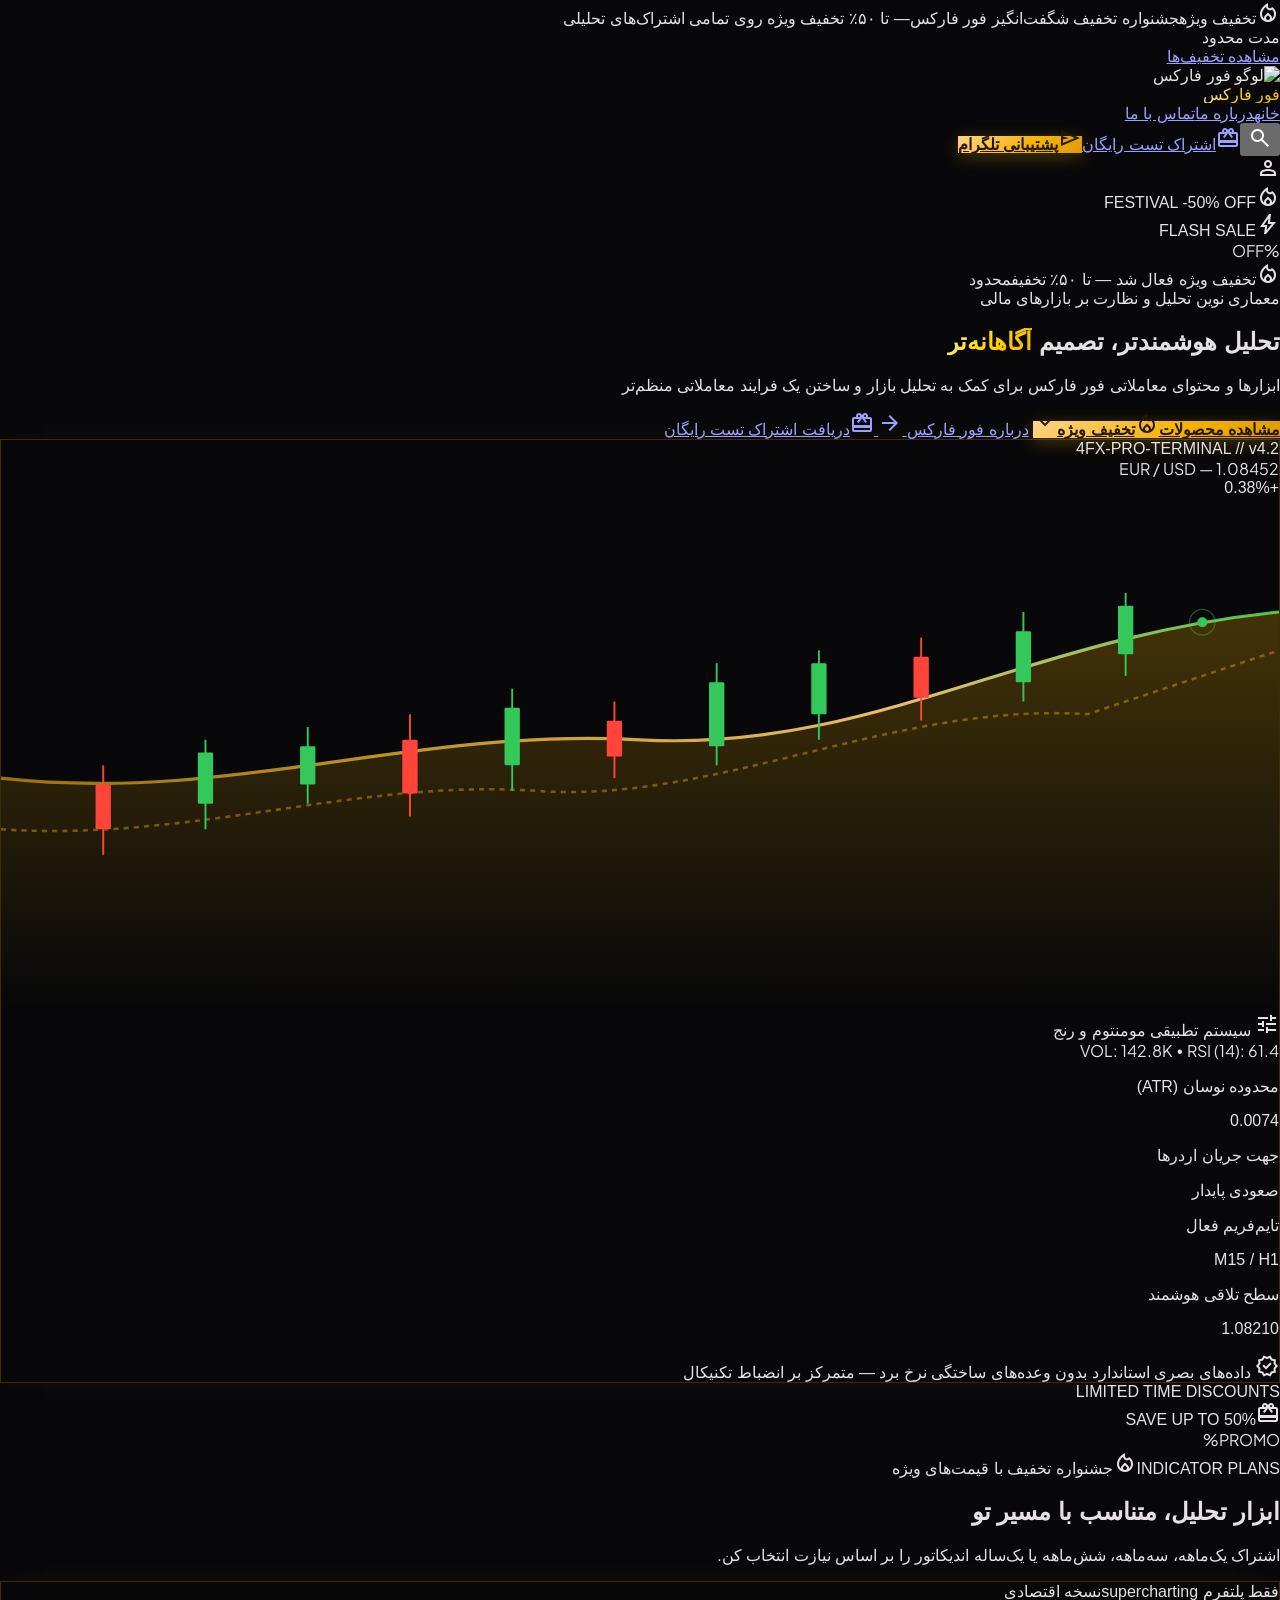
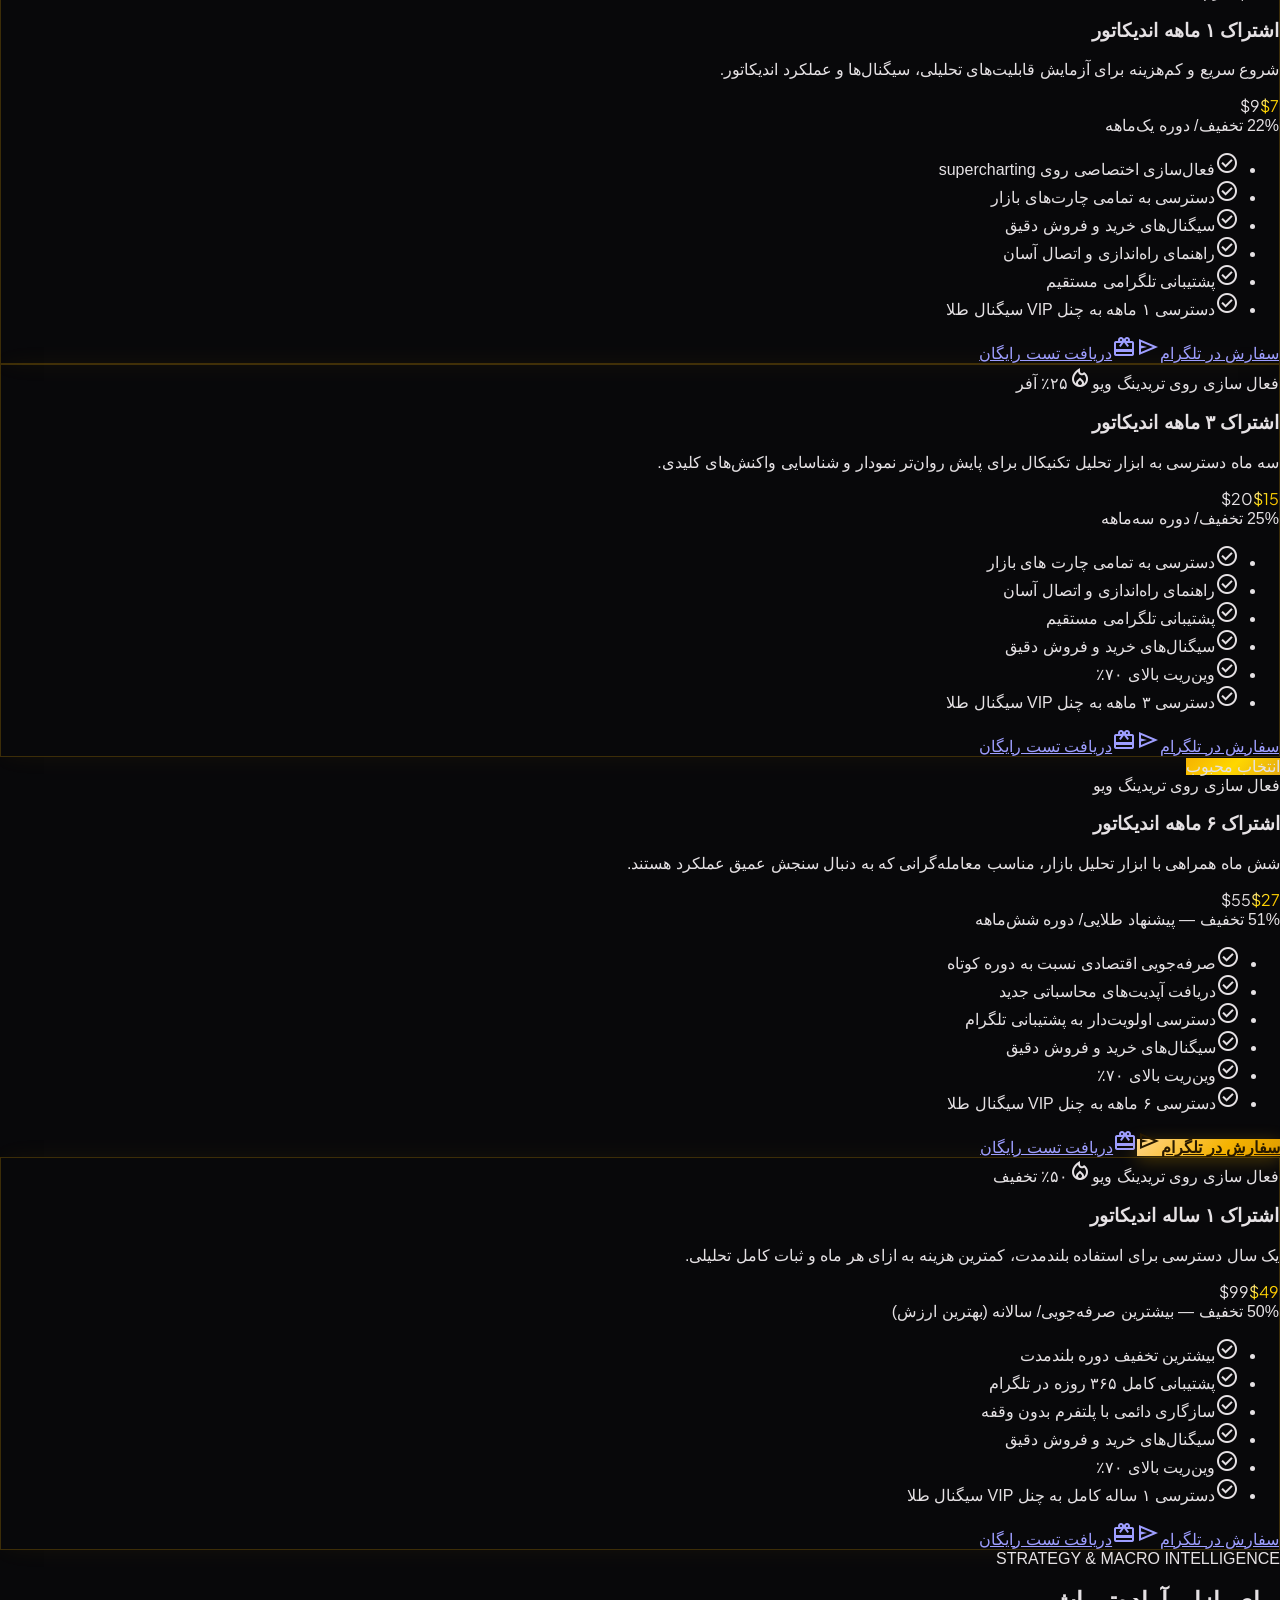
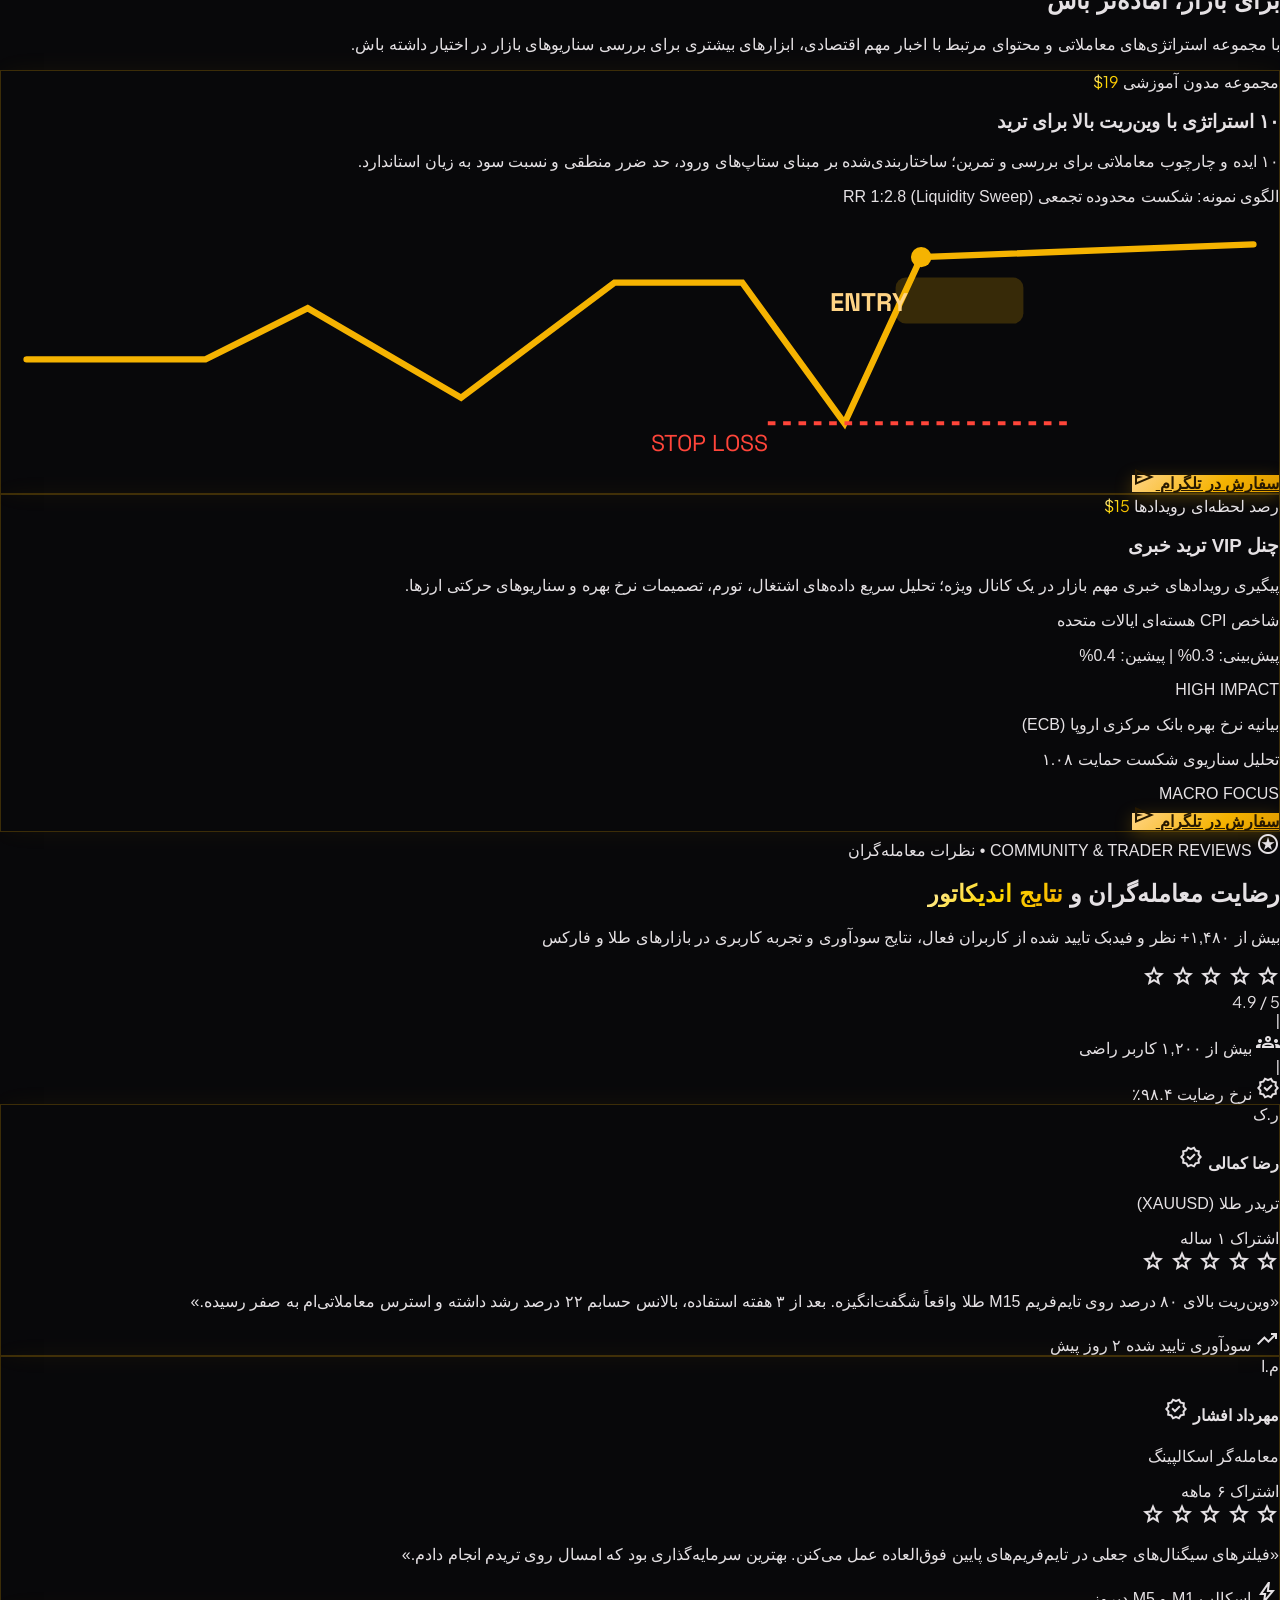
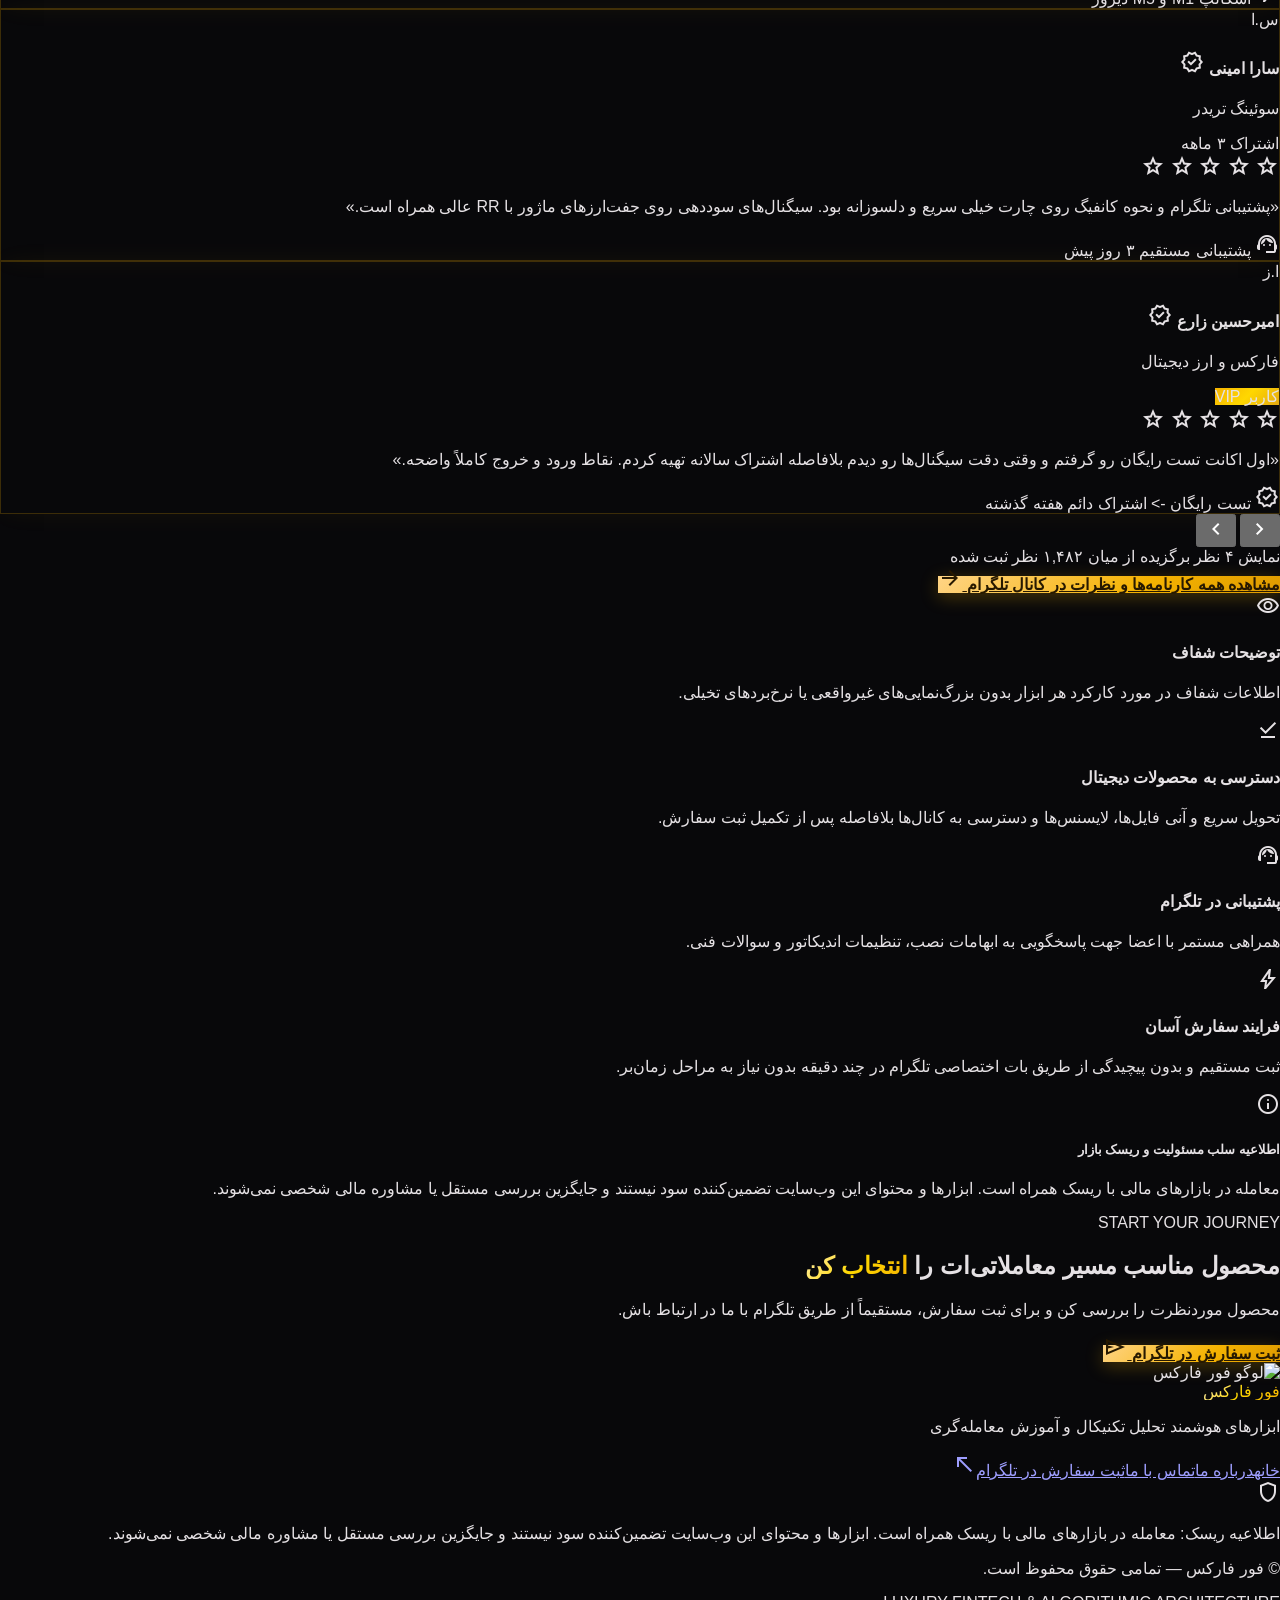
==== commit a4005d84: "Update index.html" ====
--- a/index.html
+++ b/index.html
@@ -33,8 +33,8 @@
 <p class="font-body-xl text-body-lg sm:text-body-xl text-neutral-400 max-w-2xl mx-auto leading-relaxed mb-space-xl">ابزارها و محتوای معاملاتی فور فارکس برای کمک به تحلیل بازار و ساختن یک فرایند معاملاتی منظم‌تر</p>
 <!-- Primary & Ghost Actions -->
 <div class="flex flex-wrap items-center justify-center gap-space-md mb-space-3xl">
-<a class="gold-btn px-8 py-3.5 rounded-full font-label-lg text-label-lg transition-all transform hover:scale-[1.02] active:scale-[0.99] flex items-center gap-space-xs" href="#products-bento"><span>مشاهده محصولات</span><span class="inline-flex items-center gap-1 px-2 py-0.5 rounded-full bg-[#FF453A] text-white font-bold text-[11px] animate-pulse shadow-sm mr-1"><span class="material-symbols-outlined text-[13px]">local_fire_department</span>تخفیف ویژه</span><span class="material-symbols-outlined text-[18px]">expand_more</span></a>
-<a class="px-6 py-3.5 rounded-full bg-[#15161c] hover:bg-[#1f2029] text-white border border-[#f5b301]/25 font-label-lg text-label-lg transition-all flex items-center gap-space-xs shadow-sm hover:border-[#f5b301]/50" href="#indicators">
+<a class="gold-btn px-8 py-3.5 rounded-full font-label-lg text-label-lg transition-all transform hover:scale-[1.02] active:scale-[0.99] flex items-center gap-space-xs" href="#indicators"><span>مشاهده محصولات</span><span class="inline-flex items-center gap-1 px-2 py-0.5 rounded-full bg-[#FF453A] text-white font-bold text-[11px] animate-pulse shadow-sm mr-1"><span class="material-symbols-outlined text-[13px]">local_fire_department</span>تخفیف ویژه</span><span class="material-symbols-outlined text-[18px]">expand_more</span></a>
+<a class="px-6 py-3.5 rounded-full bg-[#15161c] hover:bg-[#1f2029] text-white border border-[#f5b301]/25 font-label-lg text-label-lg transition-all flex items-center gap-space-xs shadow-sm hover:border-[#f5b301]/50" href="#about.html">
 <span>درباره فور فارکس</span>
 <span class="material-symbols-outlined text-[18px] rotate-180">arrow_forward</span>
 </a>
@@ -580,4 +580,4 @@
 
 
 
-<script src="assets/site.js"></script></body></html>+<script src="assets/site.js"></script></body></html>
--- a/assets/site.css
+++ b/assets/site.css
@@ -0,0 +1,21 @@
+:root{color-scheme:dark;scroll-behavior:smooth}
+html{scroll-padding-top:100px}
+body{overflow-x:hidden}
+a,button{ -webkit-tap-highlight-color:transparent }
+a:focus-visible,button:focus-visible,input:focus-visible,textarea:focus-visible{outline:2px solid #ffd485;outline-offset:3px}
+img{max-width:100%}
+@media (prefers-reduced-motion:reduce){*,*::before,*::after{scroll-behavior:auto!important;animation-duration:.01ms!important;animation-iteration-count:1!important;transition-duration:.01ms!important}}
+/* Mobile navigation */
+.mobile-menu-toggle{display:none}
+.mobile-nav{display:none}
+@media(max-width:767px){
+  header nav:not(.mobile-nav){display:none!important}
+  .mobile-menu-toggle{display:inline-flex;align-items:center;justify-content:center;width:38px;height:38px;border:1px solid rgba(245,179,1,.28);border-radius:999px;background:#14161f;color:#ffd485}
+  .mobile-nav.is-open{display:flex;position:absolute;top:100%;left:0;right:0;flex-direction:column;gap:0;padding:10px 22px 16px;background:rgba(8,8,10,.97);backdrop-filter:blur(18px);border-bottom:1px solid rgba(245,179,1,.2);box-shadow:0 16px 30px #0008}
+  .mobile-nav a{padding:12px 4px;border-bottom:1px solid #ffffff10;color:#ddd;text-decoration:none}
+  .mobile-nav a:last-child{border:0}
+}
+.reveal-ready [data-reveal]{opacity:0;transform:translateY(18px);transition:opacity .65s ease,transform .65s ease}
+.reveal-ready [data-reveal].is-visible{opacity:1;transform:none}
+.toast-note{position:fixed;bottom:22px;left:50%;transform:translate(-50%,20px);z-index:1000;padding:10px 16px;border:1px solid #f5b30166;border-radius:999px;background:#171821;color:#ffd485;opacity:0;pointer-events:none;transition:.25s}
+.toast-note.show{opacity:1;transform:translate(-50%,0)}
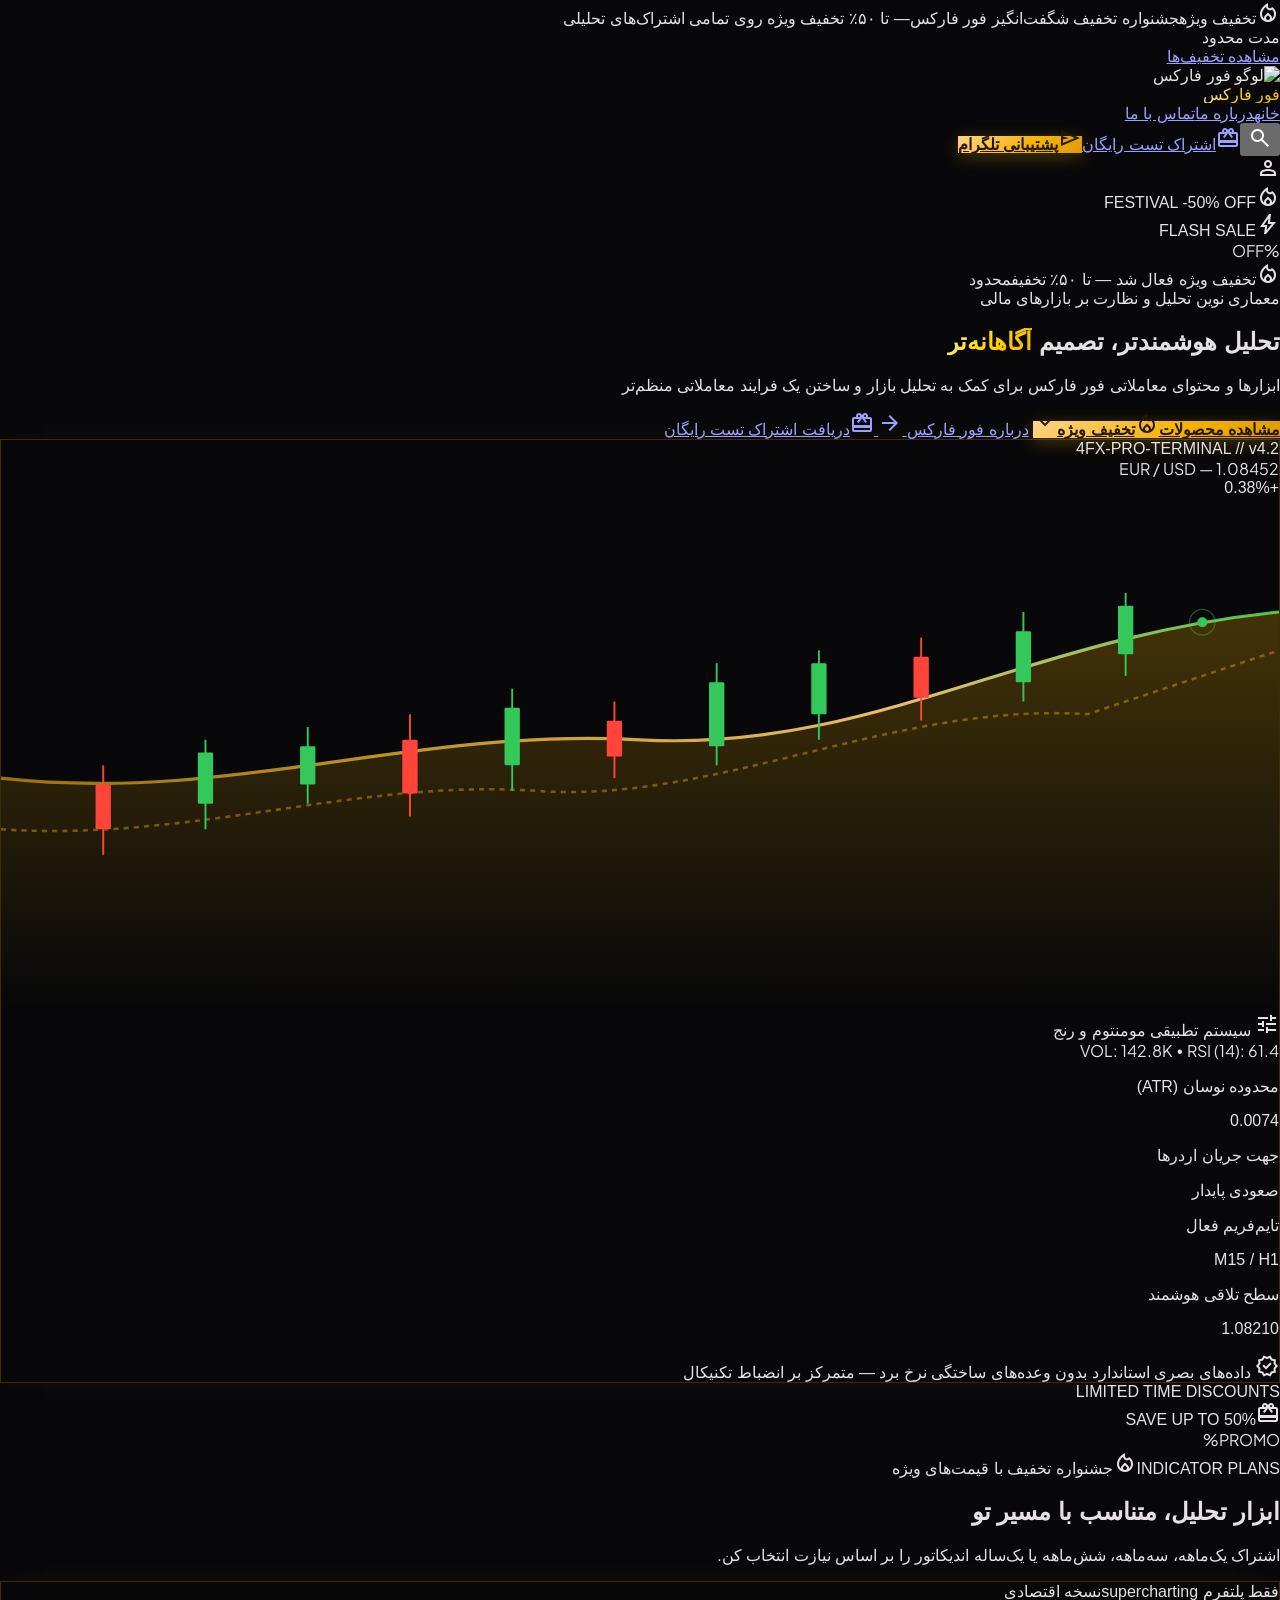
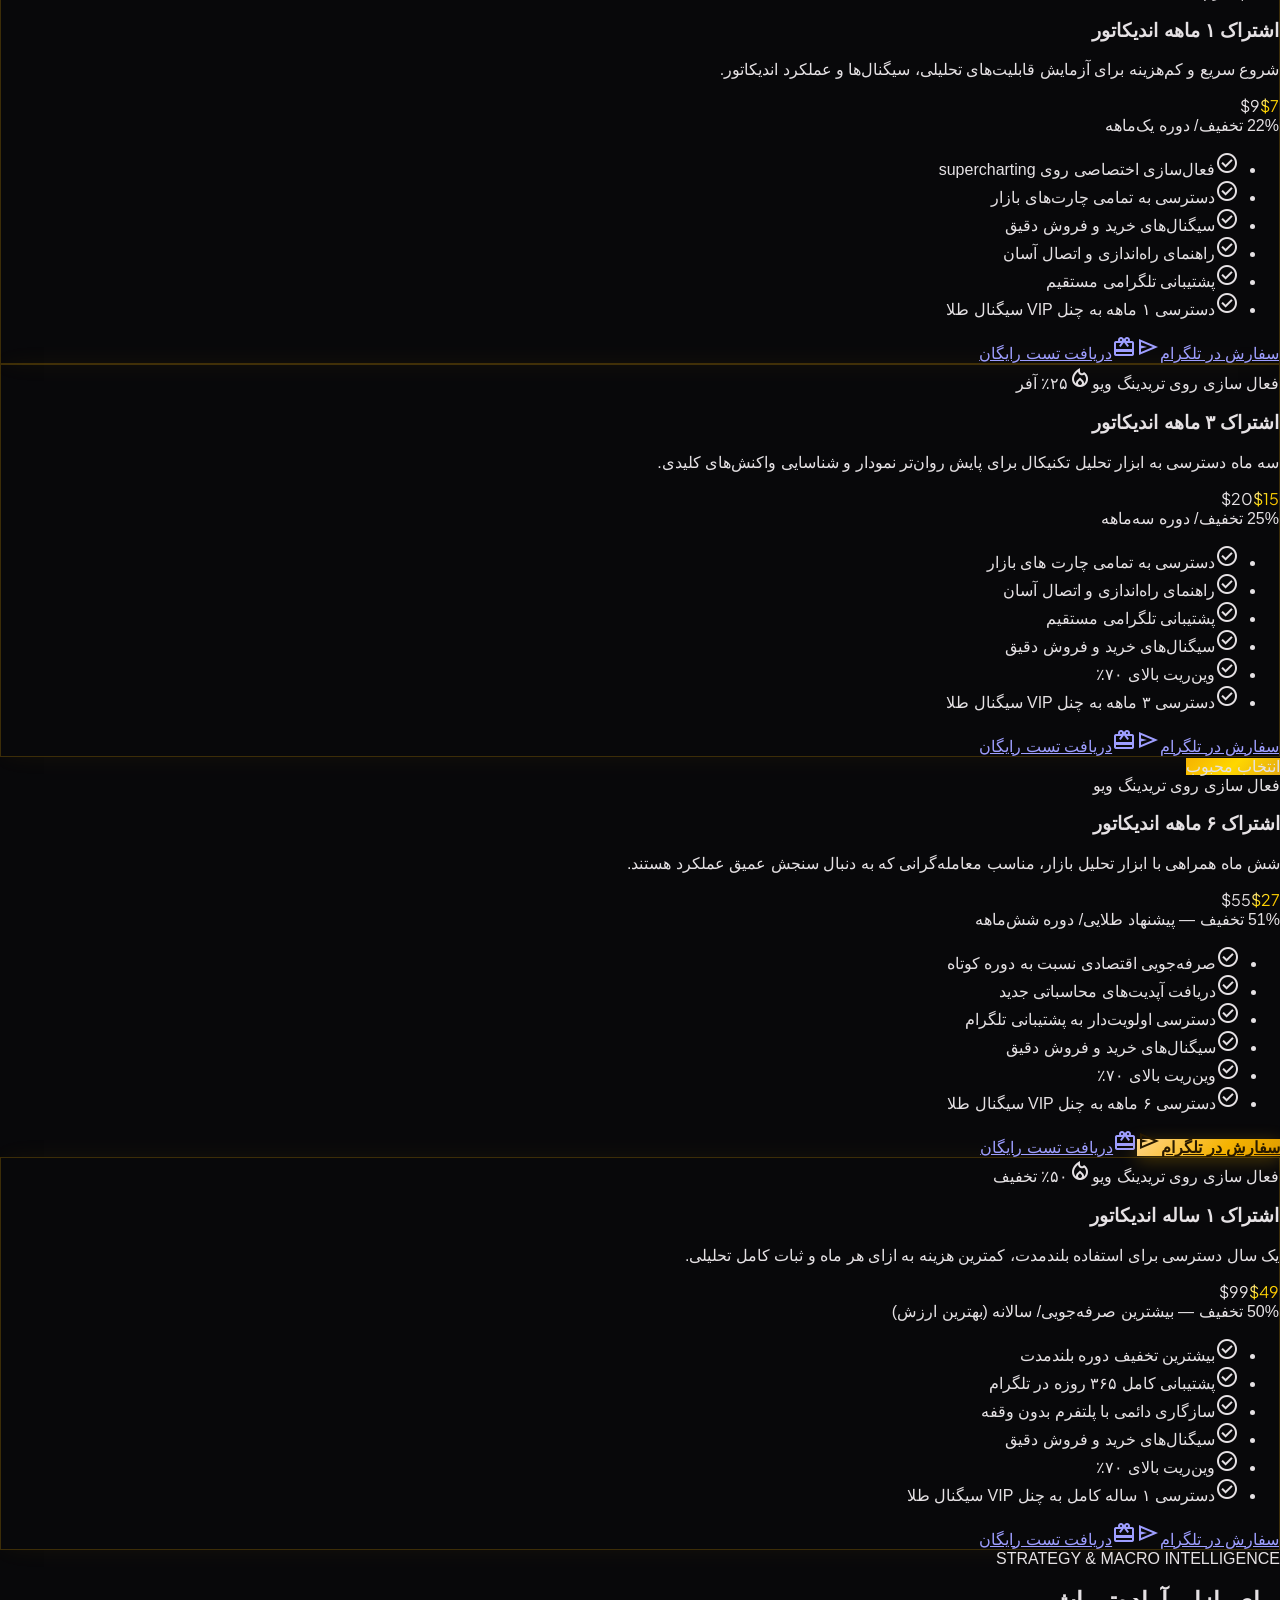
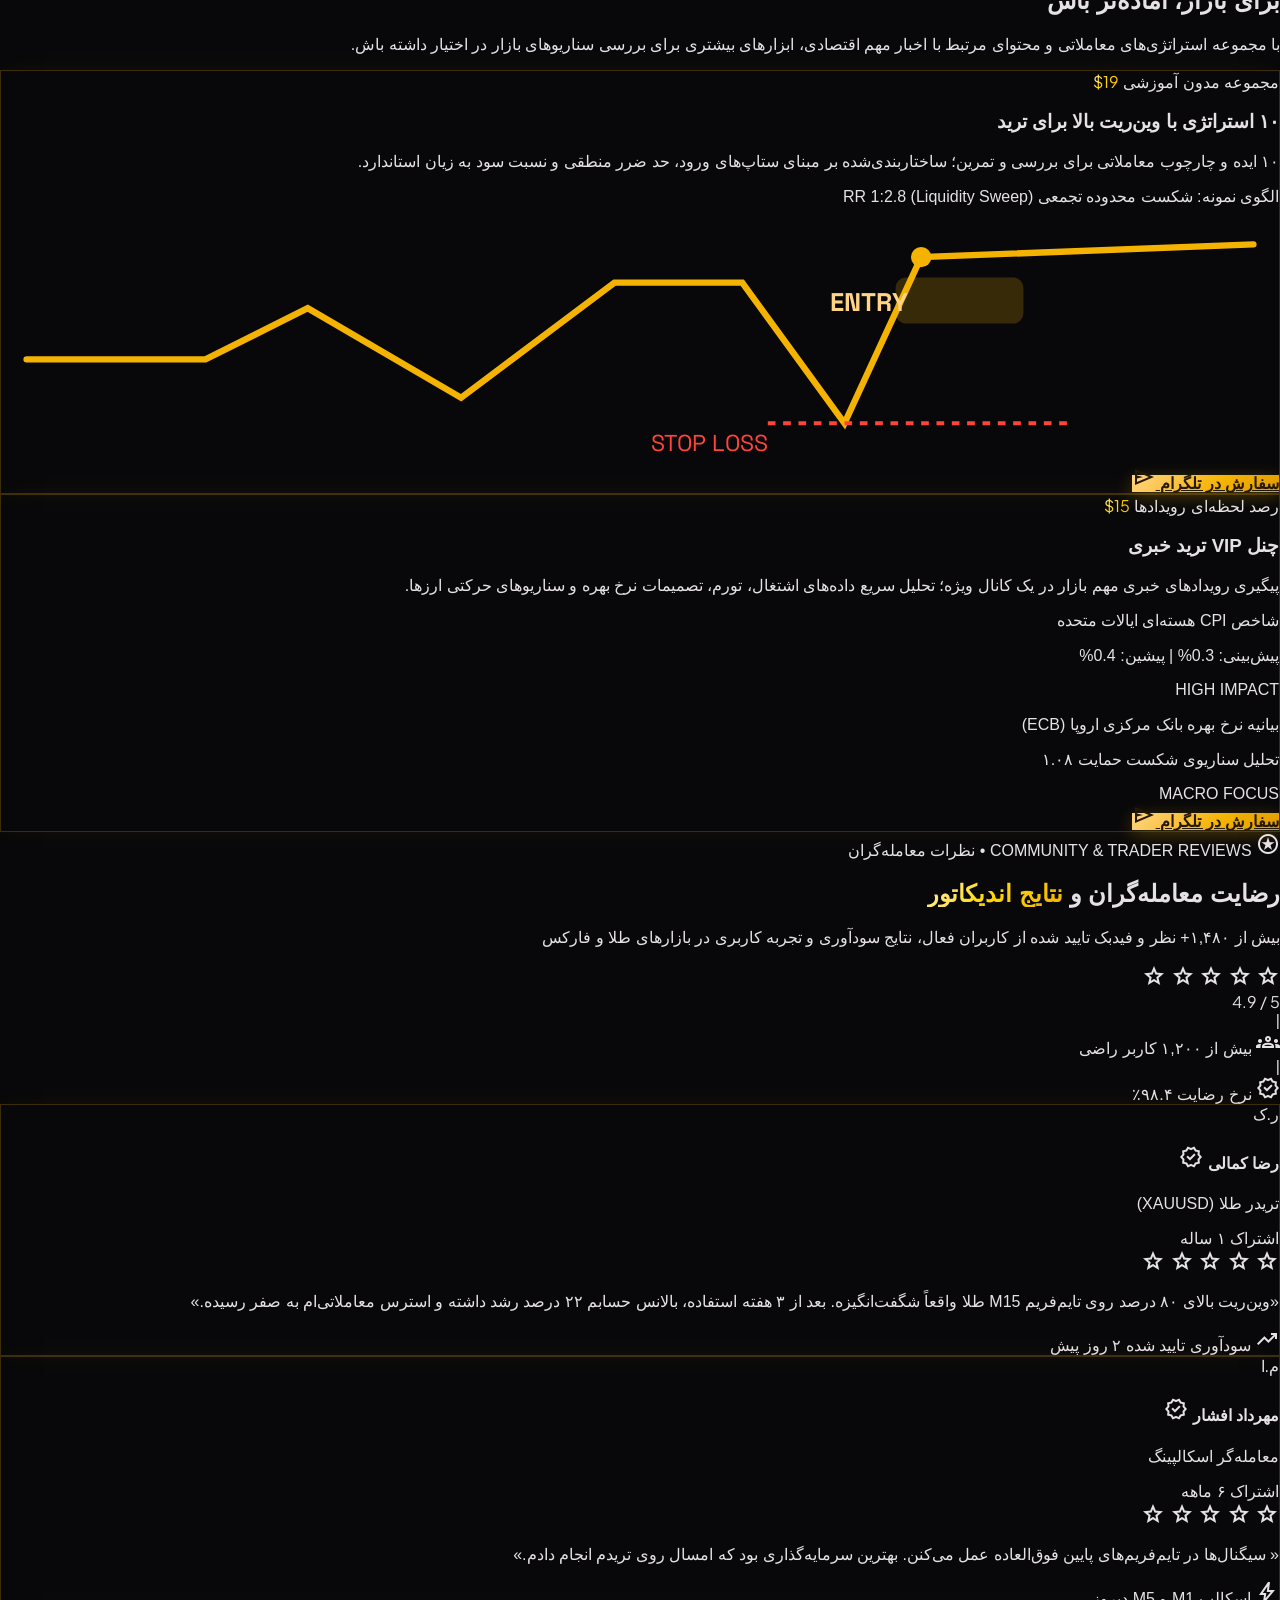
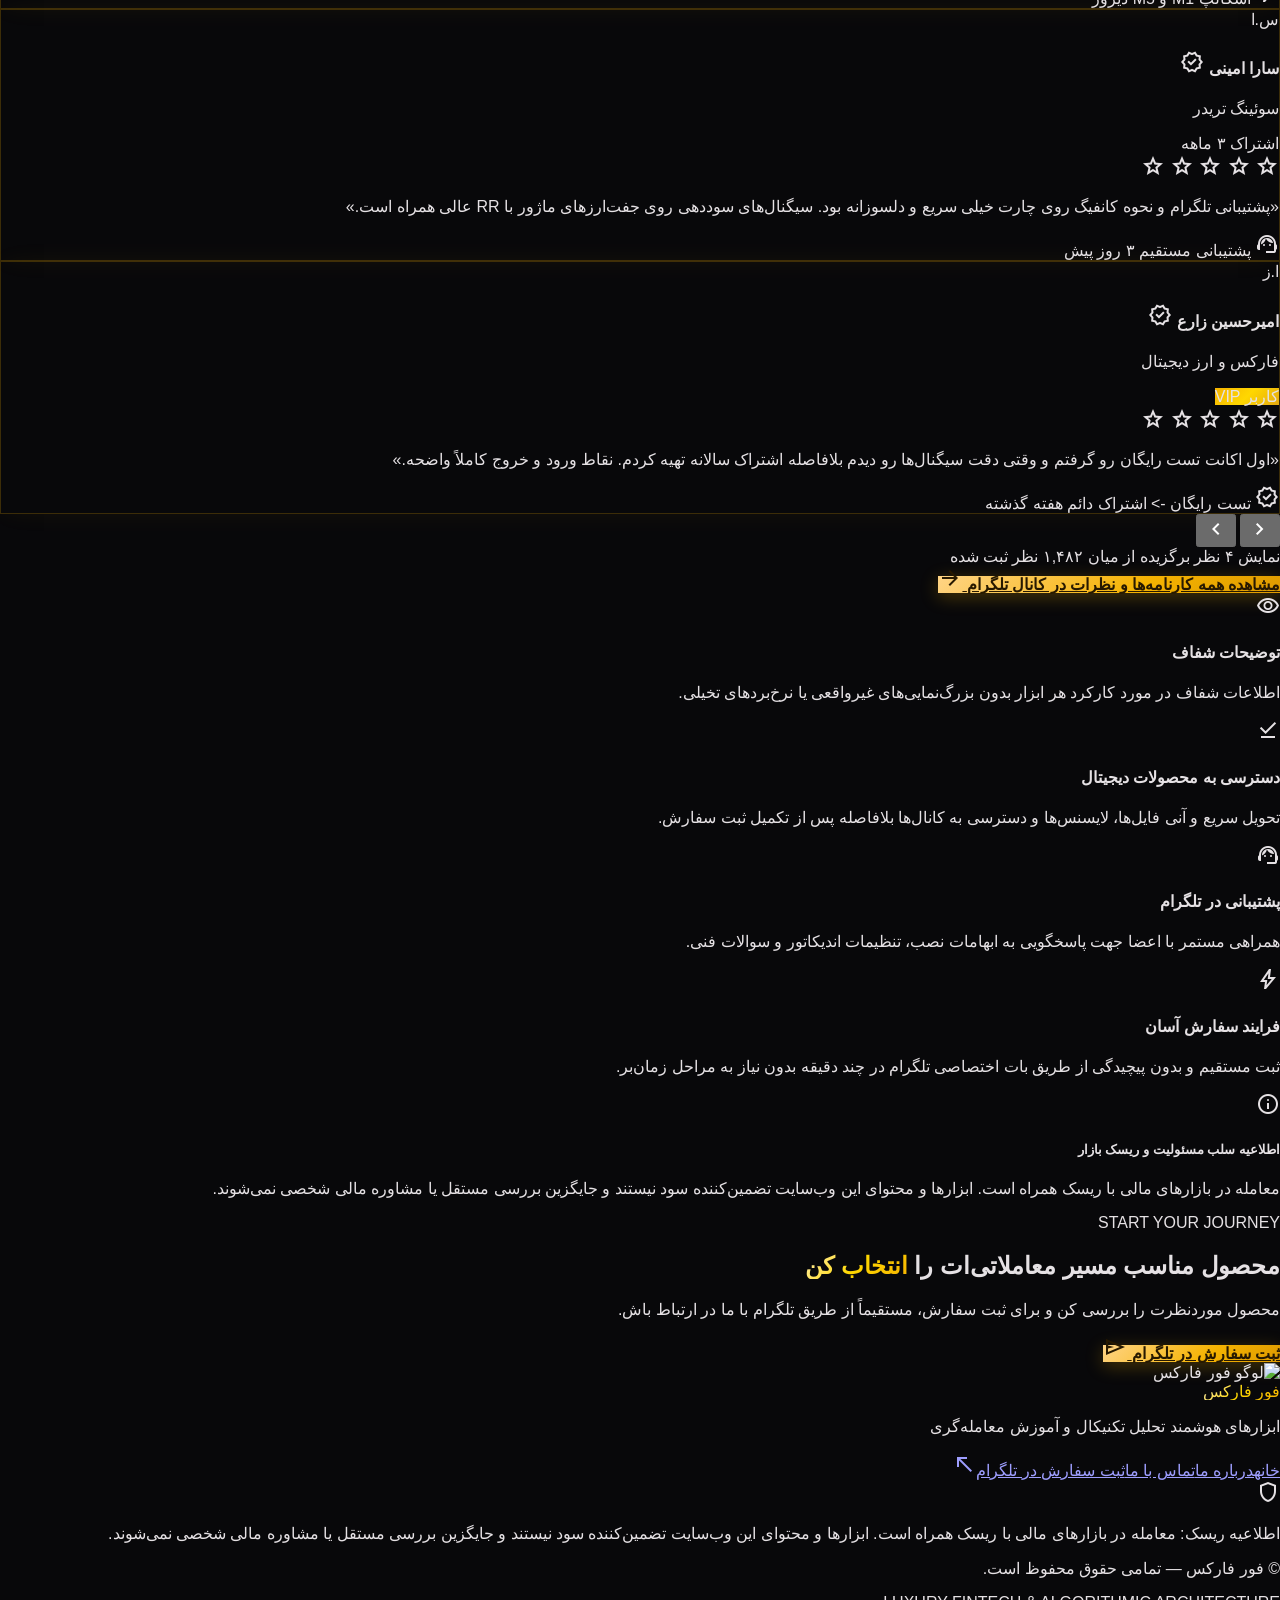
==== commit 3337505b: "Update index.html" ====
--- a/index.html
+++ b/index.html
@@ -379,7 +379,7 @@
 <span class="material-symbols-outlined text-[18px]">star</span>
 </div>
 <p class="font-body-md text-body-md text-neutral-300 leading-relaxed">
-«فیلترهای سیگنال‌های جعلی در تایم‌فریم‌های پایین فوق‌العاده عمل می‌کنن. بهترین سرمایه‌گذاری بود که امسال روی تریدم انجام دادم.»
+« سیگنال‌ها در تایم‌فریم‌های پایین فوق‌العاده عمل می‌کنن. بهترین سرمایه‌گذاری بود که امسال روی تریدم انجام دادم.»
 </p>
 </div>
 <div class="flex items-center justify-between pt-4 mt-6 border-t border-white/5 font-body-sm text-body-sm text-neutral-500">
